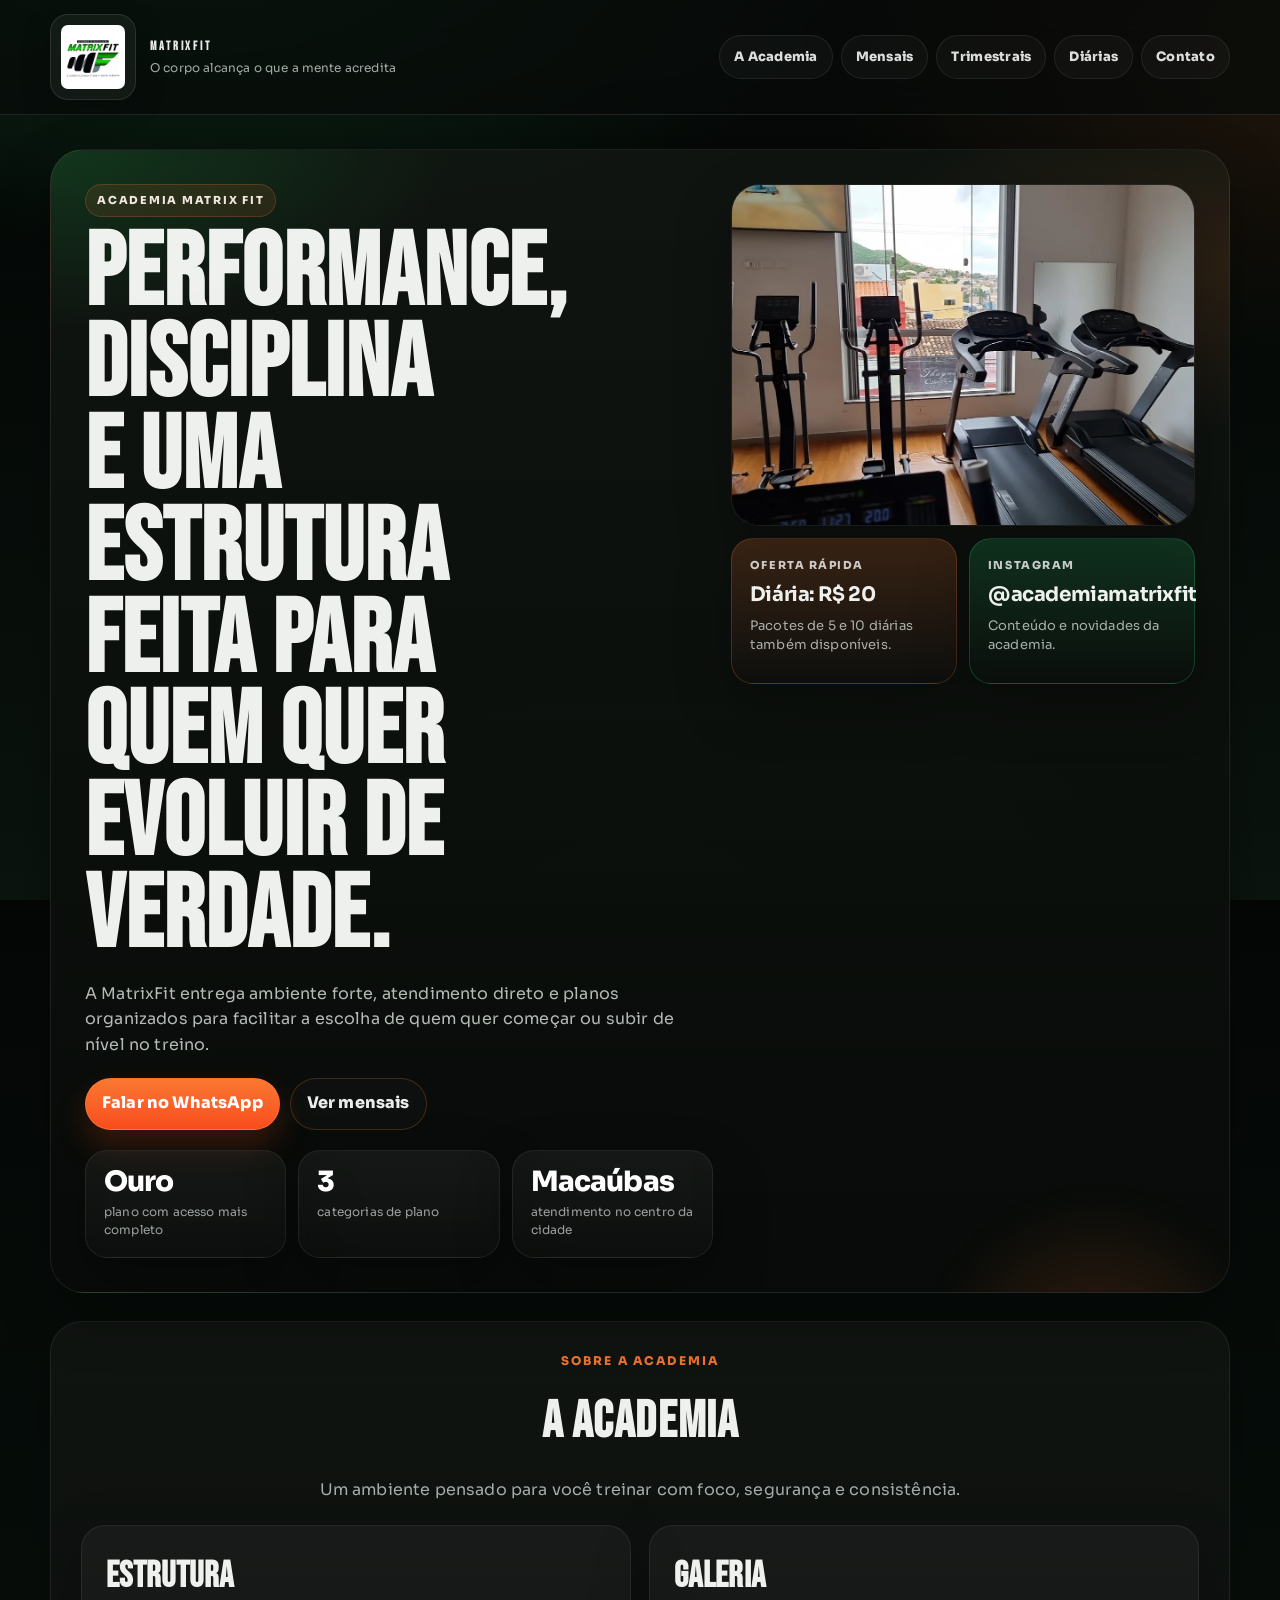
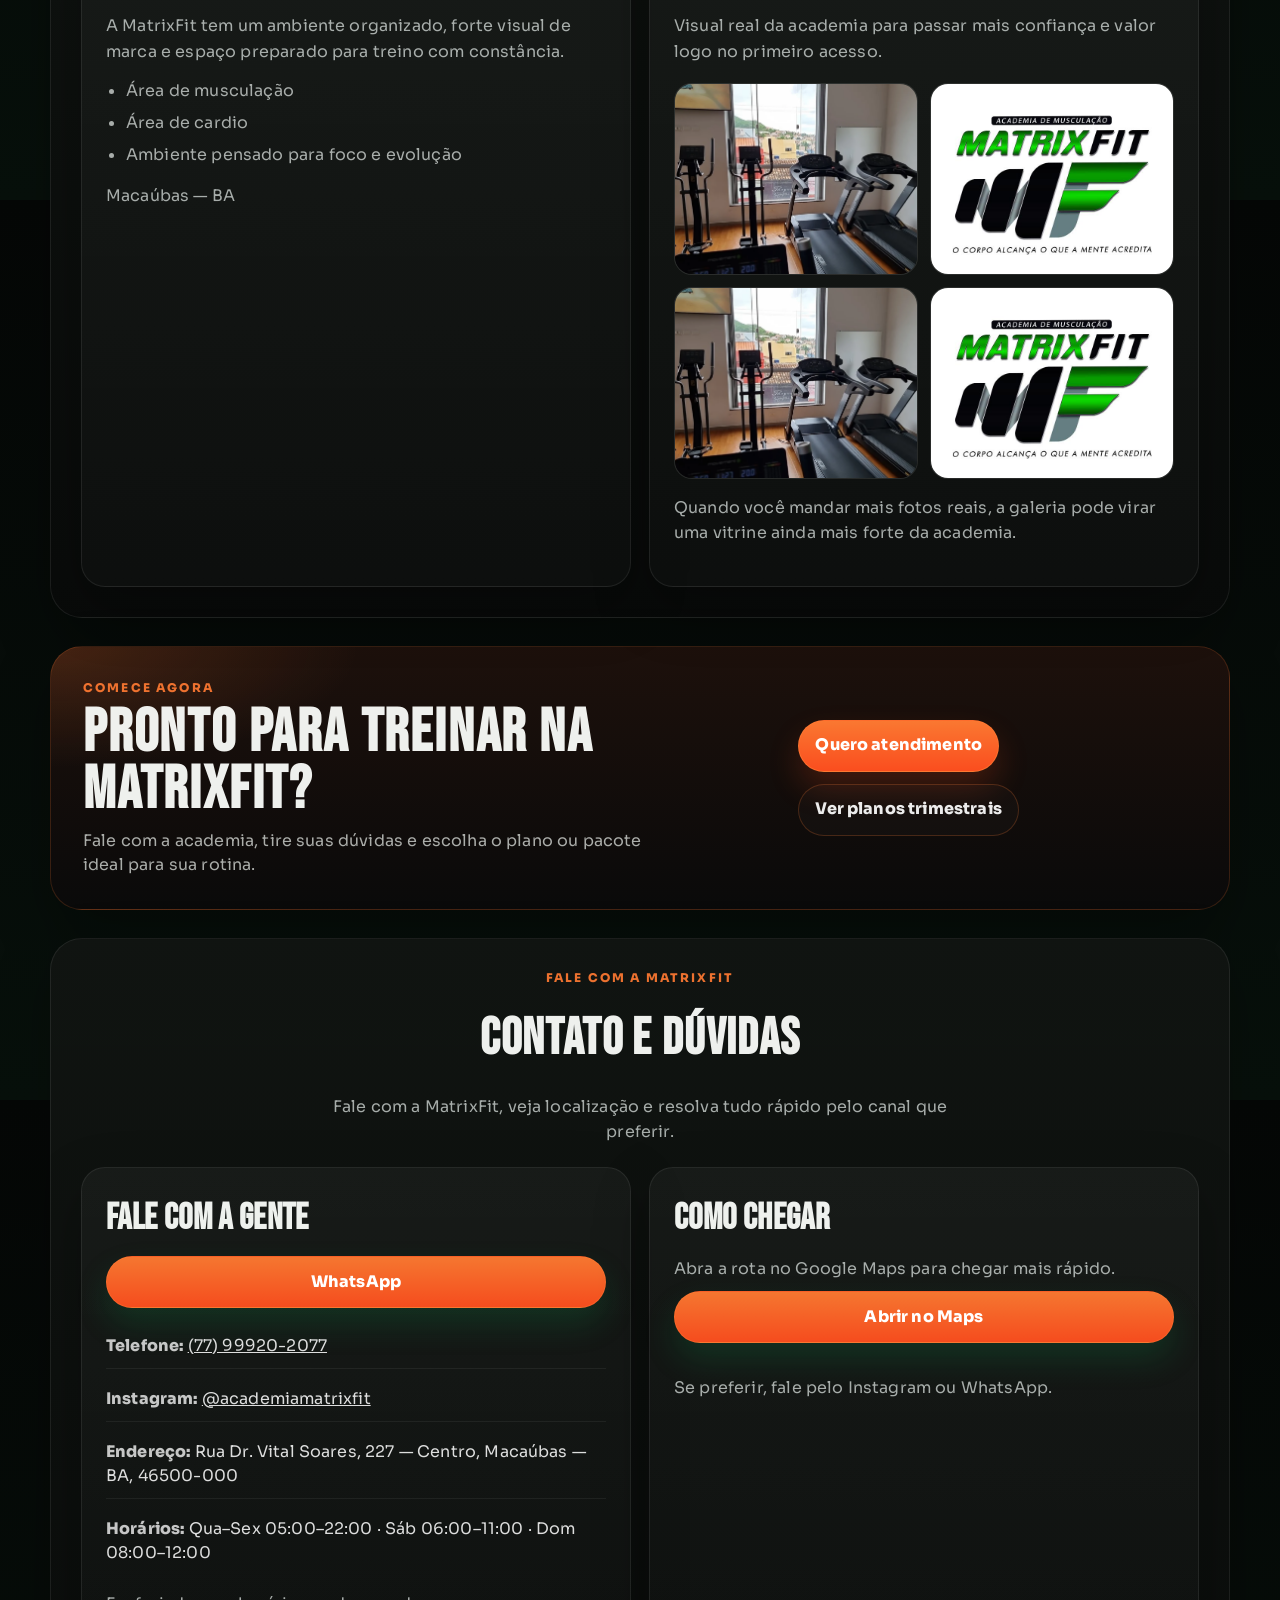
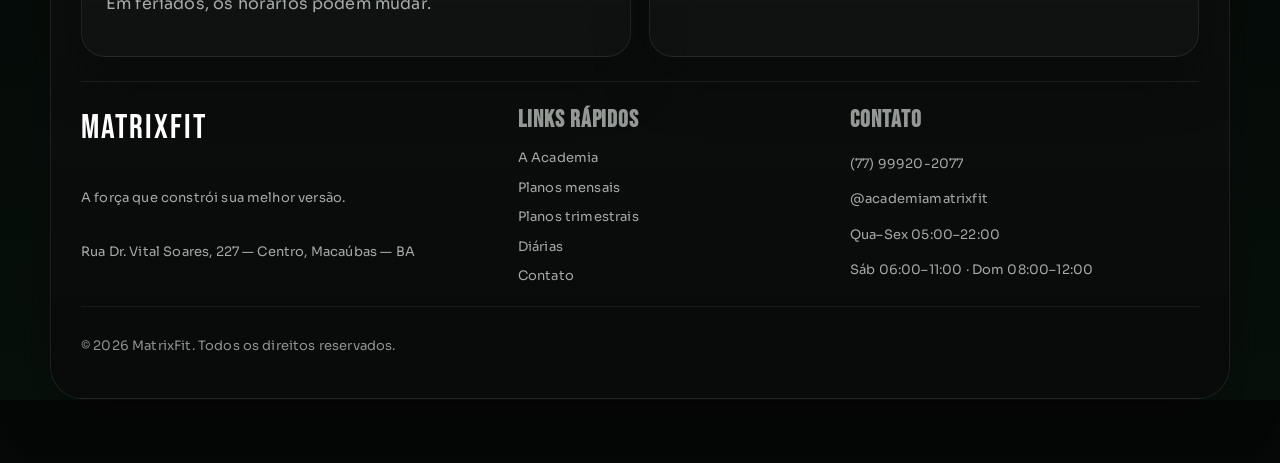
==== index.html @ 9e1bee2e "primeiro commit" ====
<!doctype html>
<html lang="pt-BR">
  <head>
    <meta charset="UTF-8" />
    <meta name="viewport" content="width=device-width, initial-scale=1" />
    <meta name="theme-color" content="#0b0f0d" />
    <title>MatrixFit — Academia de Musculação</title>
    <meta
      name="description"
      content="MatrixFit — academia de musculação. Conheça a academia, veja planos e diárias, e fale com a gente."
    />

    <link rel="stylesheet" href="./styles.css" />
    <link rel="preload" href="./assets/imagens/logo-academia.png" as="image" />
    <script defer src="./script.js"></script>
  </head>
  <body class="page-home">
    <a class="skip-link" href="#conteudo">Pular para o conteúdo</a>

    <header class="topbar" role="banner">
      <div class="container topbar__inner">
        <div class="brand" aria-label="MatrixFit">
          <img
            class="brand__logo"
            src="./assets/imagens/logo-academia.png"
            data-fallback="./assets/logo-placeholder.svg"
            alt="Logo MatrixFit"
            width="180"
            height="90"
            loading="eager"
            decoding="async"
          />
          <div class="brand__text">
            <p class="brand__name">MATRIXFIT</p>
            <p class="brand__tagline">O corpo alcança o que a mente acredita</p>
          </div>
        </div>

        <nav class="tabs" aria-label="Navegação">
          <a class="tab" href="#painel-academia">A Academia</a>
          <a class="tab" href="./planos.html">Mensais</a>
          <a class="tab" href="./trimestrais.html">Trimestrais</a>
          <a class="tab" href="./diarias.html">Diárias</a>
          <a class="tab" href="#painel-contato">Contato</a>
        </nav>
      </div>
    </header>

    <main id="conteudo" class="main" role="main">
      <div class="container">
        <section class="showcase" aria-label="Apresentação da MatrixFit">
          <div class="showcase__copy">
            <p class="eyebrow">Academia Matrix Fit</p>
            <h1 class="showcase__title">Performance, disciplina e uma estrutura feita para quem quer evoluir de verdade.</h1>
            <p class="showcase__text">
              A MatrixFit entrega ambiente forte, atendimento direto e planos organizados para facilitar a escolha de quem quer começar ou subir de nível no treino.
            </p>

            <div class="showcase__actions">
              <a class="btn btn--primary" href="#painel-contato">Falar no WhatsApp</a>
              <a class="btn btn--ghost" href="./planos.html">Ver mensais</a>
            </div>

            <div class="showcase__stats" aria-label="Resumo rápido">
              <div class="stat">
                <span class="stat__value">Ouro</span>
                <span class="stat__label">plano com acesso mais completo</span>
              </div>
              <div class="stat">
                <span class="stat__value">3</span>
                <span class="stat__label">categorias de plano</span>
              </div>
              <div class="stat">
                <span class="stat__value">Macaúbas</span>
                <span class="stat__label">atendimento no centro da cidade</span>
              </div>
            </div>
          </div>

          <aside class="showcase__panel" aria-label="Resumo da academia">
            <figure class="showcase__visual">
              <img src="./assets/imagens/unnamed.png" data-fallback="./assets/image-placeholder.svg" alt="Interior da MatrixFit" loading="lazy" decoding="async" />
            </figure>

            <div class="showcase__card showcase__card--main">
              <p class="showcase__card-kicker">Oferta rápida</p>
              <strong>Diária: R$ 20</strong>
              <span>Pacotes de 5 e 10 diárias também disponíveis.</span>
            </div>

            <div class="showcase__card showcase__card--accent">
              <p class="showcase__card-kicker">Instagram</p>
              <strong>@academiamatrixfit</strong>
              <span>Conteúdo e novidades da academia.</span>
            </div>
          </aside>
        </section>

        <!-- ACADEMIA -->
        <section
          class="panel"
          id="painel-academia"
          role="tabpanel"
          aria-labelledby="tab-academia"
          tabindex="-1"
          data-panel="academia"
        >
          <div class="panel__header">
            <p class="section-kicker">Sobre a academia</p>
            <h2 class="panel__title">A Academia</h2>
            <p class="panel__desc">
              Um ambiente pensado para você treinar com foco, segurança e consistência.
            </p>
          </div>

          <div class="grid grid--2">
            <article class="card">
              <h3 class="card__title">Estrutura</h3>
              <p class="card__text">
                A MatrixFit tem um ambiente organizado, forte visual de marca e espaço preparado para treino com constância.
              </p>
              <ul class="list">
                <li>Área de musculação</li>
                <li>Área de cardio</li>
                <li>Ambiente pensado para foco e evolução</li>
              </ul>
              <p class="muted">Macaúbas — BA</p>
            </article>

            <article class="card">
              <h3 class="card__title">Galeria</h3>
              <p class="card__text">
                Visual real da academia para passar mais confiança e valor logo no primeiro acesso.
              </p>
              <div class="gallery" aria-label="Fotos da academia">
                <figure class="gallery__item">
                  <img src="./assets/imagens/unnamed.png" data-fallback="./assets/image-placeholder.svg" alt="Área de musculação" loading="lazy" decoding="async" />
                </figure>
                <figure class="gallery__item">
                  <img src="./assets/imagens/logo-academia.png" data-fallback="./assets/image-placeholder.svg" alt="Identidade visual da MatrixFit" loading="lazy" decoding="async" />
                </figure>
                <figure class="gallery__item">
                  <img src="./assets/imagens/unnamed.png" data-fallback="./assets/image-placeholder.svg" alt="Espaço interno da academia" loading="lazy" decoding="async" />
                </figure>
                <figure class="gallery__item">
                  <img src="./assets/imagens/logo-academia.png" data-fallback="./assets/image-placeholder.svg" alt="Marca MatrixFit" loading="lazy" decoding="async" />
                </figure>
              </div>
              <p class="muted">Quando você mandar mais fotos reais, a galeria pode virar uma vitrine ainda mais forte da academia.</p>
            </article>
          </div>
        </section>

        <section class="cta-band" aria-label="Chamada para ação MatrixFit">
          <div class="cta-band__copy">
            <p class="section-kicker">Comece agora</p>
            <h2 class="cta-band__title">Pronto para treinar na MatrixFit?</h2>
            <p class="cta-band__text">Fale com a academia, tire suas dúvidas e escolha o plano ou pacote ideal para sua rotina.</p>
          </div>
          <div class="cta-band__actions">
            <a class="btn btn--primary" href="#painel-contato">Quero atendimento</a>
            <a class="btn btn--ghost" href="./trimestrais.html">Ver planos trimestrais</a>
          </div>
        </section>

        <!-- CONTATO -->
        <section
          class="panel"
          id="painel-contato"
          role="tabpanel"
          aria-labelledby="tab-contato"
          tabindex="-1"
          data-panel="contato"
        >
          <div class="panel__header">
            <p class="section-kicker">Fale com a MatrixFit</p>
            <h2 class="panel__title">Contato e Dúvidas</h2>
            <p class="panel__desc">Fale com a MatrixFit, veja localização e resolva tudo rápido pelo canal que preferir.</p>
          </div>

          <div class="grid grid--2">
            <article class="card">
              <h3 class="card__title">Fale com a gente</h3>
              <div class="contact">
                <a class="contact__cta" href="https://wa.me/5577999202077?text=Oi%20MatrixFit!%20Quero%20tirar%20uma%20d%C3%BAvida%20e%20saber%20mais%20sobre%20os%20planos." target="_blank" rel="noreferrer">
                  WhatsApp
                </a>
                <div class="contact__items">
                  <p><span class="label">Telefone:</span> <a href="tel:+5577999202077">(77) 99920-2077</a></p>
                  <p><span class="label">Instagram:</span> <a href="https://www.instagram.com/academiamatrixfit/" target="_blank" rel="noreferrer">@academiamatrixfit</a></p>
                  <p><span class="label">Endereço:</span> Rua Dr. Vital Soares, 227 — Centro, Macaúbas — BA, 46500-000</p>
                  <p>
                    <span class="label">Horários:</span>
                    Qua–Sex 05:00–22:00 · Sáb 06:00–11:00 · Dom 08:00–12:00
                  </p>
                </div>
              </div>
              <p class="muted">Em feriados, os horários podem mudar.</p>
            </article>

            <article class="card">
              <h3 class="card__title">Como chegar</h3>
              <p class="card__text">Abra a rota no Google Maps para chegar mais rápido.</p>
              <div class="contact">
                <a
                  class="contact__cta"
                  href="https://www.google.com/maps/search/?api=1&query=Rua%20Dr.%20Vital%20Soares%2C%20227%20-%20Centro%2C%20Maca%C3%BAbas%20-%20BA%2C%2046500-000"
                  target="_blank"
                  rel="noreferrer"
                >
                  Abrir no Maps
                </a>
                <p class="muted">Se preferir, fale pelo Instagram ou WhatsApp.</p>
              </div>
            </article>
          </div>

          <footer class="footer footer--site" role="contentinfo">
            <div class="footer__grid">
              <div class="footer__column">
                <p class="footer__brand">MATRIXFIT</p>
                <p class="footer__text">A força que constrói sua melhor versão.</p>
                <p class="footer__text">Rua Dr. Vital Soares, 227 — Centro, Macaúbas — BA</p>
              </div>

              <div class="footer__column">
                <h3 class="footer__title">Links rápidos</h3>
                <a href="#painel-academia">A Academia</a>
                <a href="./planos.html">Planos mensais</a>
                <a href="./trimestrais.html">Planos trimestrais</a>
                <a href="./diarias.html">Diárias</a>
                <a href="#painel-contato">Contato</a>
              </div>

              <div class="footer__column">
                <h3 class="footer__title">Contato</h3>
                <a href="tel:+5577999202077">(77) 99920-2077</a>
                <a href="https://www.instagram.com/academiamatrixfit/" target="_blank" rel="noreferrer">@academiamatrixfit</a>
                <p class="footer__text">Qua–Sex 05:00–22:00</p>
                <p class="footer__text">Sáb 06:00–11:00 · Dom 08:00–12:00</p>
              </div>
            </div>

            <div class="footer__bottom">
              <p>© <span id="ano"></span> MatrixFit. Todos os direitos reservados.</p>
            </div>
          </footer>
        </section>
      </div>
    </main>

    <noscript>
      <div class="noscript container">
        <p>Seu navegador está com JavaScript desativado. As seções aparecem todas abaixo, sem o modo “abas”.</p>
      </div>
    </noscript>
  </body>
</html>
---- styles.css ----
@import url("https://fonts.googleapis.com/css2?family=Bebas+Neue&family=Sora:wght@400;600;700;800&display=swap");

:root{
  --bg: #07100b;
  --surface: rgba(255,255,255,.06);
  --surface-2: rgba(255,255,255,.10);
  --text: rgba(248,250,247,.96);
  --muted: rgba(226,232,229,.72);
  --line: rgba(255,255,255,.10);
  --line-strong: rgba(24,211,110,.28);
  --green: #25df76;
  --green-2: #109a50;
  --orange: #ff7a32;
  --orange-2: #ff4f1f;
  --green-soft: rgba(37,223,118,.12);
  --black: #07100b;
  --white: #ffffff;

  --radius: 26px;
  --radius-sm: 16px;

  --shadow: 0 26px 80px rgba(0,0,0,.42);

  --container: 1180px;
  --focus: 0 0 0 3px rgba(37, 223, 118, .28);
}

*{ box-sizing:border-box; }
html{ scroll-behavior:smooth; }
html,body{ height:100%; }
body{
  margin:0;
  position:relative;
  isolation:isolate;
  color:var(--text);
  background: linear-gradient(180deg, #050706 0%, #07100b 100%);
  font-family: "Sora", ui-sans-serif, system-ui, -apple-system, BlinkMacSystemFont, "Segoe UI", sans-serif;
  line-height:1.5;
  letter-spacing: .01em;
}

h1,h2,h3,
.brand__name,
.showcase__title,
.panel__title,
.pricing-page__title,
.poster-section__title{
  font-family: "Bebas Neue", "Arial Narrow", sans-serif;
}

body::before{
  content:"";
  position:fixed;
  inset:0;
  z-index:-2;
  pointer-events:none;
  background:
    radial-gradient(1100px 560px at 16% -8%, rgba(37,223,118,.16), transparent 60%),
    radial-gradient(900px 520px at 104% 8%, rgba(255,122,50,.10), transparent 56%),
    radial-gradient(900px 420px at 50% 102%, rgba(37,223,118,.08), transparent 62%),
    linear-gradient(180deg, rgba(255,255,255,.015), rgba(255,255,255,0) 24%, rgba(255,255,255,.02) 100%);
}

body::after{
  content:"";
  position:fixed;
  inset:0;
  z-index:-1;
  pointer-events:none;
  background-image:
    linear-gradient(rgba(255,255,255,.02) 1px, transparent 1px),
    linear-gradient(90deg, rgba(255,255,255,.02) 1px, transparent 1px);
  background-size: 120px 120px;
  opacity:.15;
  mask-image: linear-gradient(180deg, rgba(0,0,0,.55), rgba(0,0,0,.1) 70%, rgba(0,0,0,.55));
}

img{ max-width:100%; height:auto; display:block; }
a{ color:inherit; }

.container{
  width: min(100% - 32px, var(--container));
  margin-inline:auto;
}

.skip-link{
  position:absolute;
  left:-999px;
  top:8px;
  padding:10px 12px;
  border-radius:12px;
  background:var(--white);
  color:var(--black);
  z-index:999;
}
.skip-link:focus{ left:16px; outline:none; box-shadow:var(--focus); }

.topbar{
  position:sticky;
  top:0;
  z-index:50;
  backdrop-filter: blur(18px);
  background: rgba(7, 16, 11, .78);
  border-bottom:1px solid rgba(255,255,255,.08);
}
.topbar__inner{
  display:flex;
  align-items:center;
  justify-content:space-between;
  gap:18px;
  padding: 14px 0;
}

.brand{
  display:flex;
  align-items:center;
  gap:14px;
  min-width: 0;
}
.brand__logo{
  width:86px;
  height:auto;
  border-radius: 18px;
  background: rgba(255,255,255,.05);
  border:1px solid rgba(255,255,255,.10);
  padding:10px;
  box-shadow: 0 10px 30px rgba(0,0,0,.22);
}
.brand__text{ display:flex; flex-direction:column; gap:3px; }
.brand__name{
  margin:0;
  letter-spacing:.24em;
  font-weight:900;
  font-size: 12px;
  color: rgba(255,255,255,.90);
}
.brand__tagline{ margin:0; font-size: 12px; color: var(--muted); }

.tabs{
  display:flex;
  gap:8px;
  flex-wrap:wrap;
  justify-content:flex-end;
}
.tab{
  display:inline-flex;
  align-items:center;
  justify-content:center;
  text-decoration:none;
  appearance:none;
  border:1px solid rgba(255,255,255,.08);
  background: rgba(255,255,255,.03);
  color: rgba(255,255,255,.86);
  border-radius: 999px;
  padding: 11px 14px;
  font-weight:800;
  font-size: 13px;
  letter-spacing:.02em;
  cursor:pointer;
  transition: transform .18s ease, background .2s ease, border-color .2s ease, color .2s ease;
}
.tab:hover{ transform: translateY(-1px); border-color: rgba(37,223,118,.36); color: #fff; }
.tab:focus{ outline:none; box-shadow:var(--focus); }

.main{ padding: 26px 0 46px; }

.showcase{
  display:grid;
  grid-template-columns: 1.15fr .85fr;
  gap: 18px;
  padding: 30px;
  border-radius: calc(var(--radius) + 8px);
  border: 1px solid rgba(255,255,255,.10);
  background:
    radial-gradient(900px 340px at 12% 0%, rgba(37,223,118,.14), transparent 58%),
    radial-gradient(680px 320px at 82% 12%, rgba(255,122,50,.12), transparent 64%),
    linear-gradient(180deg, rgba(255,255,255,.06), rgba(255,255,255,.03));
  box-shadow: var(--shadow);
  overflow:hidden;
  position:relative;
}
.showcase::after{
  content:"";
  position:absolute;
  inset:auto -20% -45% auto;
  width:360px;
  height:360px;
  border-radius:50%;
  background: radial-gradient(circle, rgba(37,223,118,.22), transparent 68%);
  filter: blur(10px);
  pointer-events:none;
}
.showcase__copy,
.showcase__panel{ position:relative; z-index:1; }
.eyebrow{
  margin:0 0 12px;
  display:inline-flex;
  align-items:center;
  gap:8px;
  padding: 7px 11px;
  border-radius: 999px;
  background: rgba(0,0,0,.22);
  border:1px solid rgba(255,255,255,.10);
  color: rgba(255,255,255,.88);
  letter-spacing:.16em;
  text-transform:uppercase;
  font-weight:800;
  font-size: 11px;
}
.showcase__title{
  margin:0;
  max-width: 11ch;
  font-size: clamp(38px, 5.6vw, 68px);
  line-height: .94;
  letter-spacing: -.06em;
}
.showcase__text{
  margin: 16px 0 0;
  max-width: 54ch;
  color: var(--muted);
  font-size: 16px;
}
.showcase__actions{
  display:flex;
  flex-wrap:wrap;
  gap:10px;
  margin-top: 20px;
}
.showcase__stats{
  display:grid;
  grid-template-columns: repeat(3, minmax(0, 1fr));
  gap: 10px;
  margin-top: 20px;
}
.stat{
  padding: 14px 16px;
  border-radius: 18px;
  background: rgba(0,0,0,.18);
  border: 1px solid rgba(255,255,255,.08);
}
.stat__value{ display:block; font-size: 22px; font-weight: 900; letter-spacing: -.03em; }
.stat__label{ display:block; margin-top: 2px; color: var(--muted); font-size: 12px; }

.showcase__panel{
  display:grid;
  grid-template-columns: repeat(2, minmax(0, 1fr));
  gap: 10px;
  align-content:start;
}
.showcase__visual{
  grid-column: 1 / -1;
  margin:0;
  border-radius: 24px;
  overflow:hidden;
  border: 1px solid rgba(255,255,255,.10);
  background: rgba(0,0,0,.18);
  box-shadow: 0 18px 50px rgba(0,0,0,.28);
}
.showcase__visual img{
  width:100%;
  height: 290px;
  object-fit:cover;
}
.showcase__card{
  padding: 18px;
  border-radius: 22px;
  border: 1px solid rgba(255,255,255,.10);
  background: rgba(0,0,0,.16);
  display:flex;
  flex-direction:column;
  gap:6px;
  min-height: 130px;
}
.showcase__card strong{ font-size: 20px; letter-spacing: -.02em; }
.showcase__card span{ color: var(--muted); font-size: 13px; }
.showcase__card-kicker{
  margin:0;
  color: rgba(255,255,255,.76);
  font-size: 11px;
  font-weight: 900;
  letter-spacing:.14em;
  text-transform: uppercase;
}
.showcase__card--main{
  background: linear-gradient(180deg, rgba(37,223,118,.16), rgba(0,0,0,.16));
  border-color: rgba(37,223,118,.24);
}
.showcase__card--accent{
  background: linear-gradient(180deg, rgba(255,255,255,.07), rgba(0,0,0,.16));
}
.showcase--plans{
  grid-template-columns: 1fr;
}
.showcase--plans .showcase__copy{
  max-width: 760px;
}
.showcase--plans .showcase__title{
  max-width: 14ch;
}
.showcase--plans .showcase__actions{ margin-top: 24px; }

.page-home .showcase,
.page-home .panel,
.page-home .card,
.page-home .offer,
.page-home .note,
.page-home .stat,
.page-home .showcase__visual,
.page-home .showcase__card{
  background: transparent;
  border: 0;
  box-shadow: none;
}
.page-home .showcase{
  padding: 20px 0 10px;
  overflow:visible;
}
.page-home .showcase::after{ display:none; }
.page-home .showcase__panel{
  display:flex;
  flex-direction:column;
  gap: 16px;
}
.page-home .showcase__visual{
  border-radius: 18px;
  overflow:hidden;
}
.page-home .showcase__visual img{
  height: auto;
  max-height: 320px;
  object-fit: cover;
}
.page-home .showcase__card{
  display:none;
}
.page-home .showcase__stats{
  display:none;
}
.page-home .panel{
  margin-top: 44px;
  padding: 34px 0 0;
  border: 0;
  border-top: 1px solid rgba(255,255,255,.08);
  border-radius: 0;
  background: transparent;
  box-shadow: none;
}
.page-home .panel__header{
  margin-bottom: 18px;
  align-items:flex-start;
}
.page-home .grid{
  gap: 22px;
}
.page-home .card,
.page-home .offer,
.page-home .note{
  padding: 18px 0 0;
  border: 0;
  border-top: 1px solid rgba(255,255,255,.08);
  background: transparent;
  box-shadow: none;
}
.page-home .card__title,
.page-home .offer__title,
.page-home .note__title,
.page-home .panel__title{
  margin-bottom: 10px;
  font-size: clamp(24px, 2.4vw, 34px);
  letter-spacing: -.05em;
}
.page-home .panel__desc,
.page-home .card__text,
.page-home .offer__hint,
.page-home .note__text,
.page-home .muted{
  max-width: 58ch;
  color: rgba(226,232,229,.76);
}
.page-home .eyebrow{
  background: rgba(255,122,50,.10);
  border-color: rgba(255,122,50,.22);
  color: rgba(255,241,235,.94);
}
.page-home .showcase__title,
.page-home .panel__title{
  text-wrap: balance;
}
.page-home .showcase__text,
.page-home .panel__desc,
.page-home .card__text,
.page-home .offer__hint,
.page-home .note__text,
.page-home .muted{
  color: rgba(226,232,229,.66);
  line-height: 1.6;
}
.page-home .gallery__item{
  margin: 0;
  border: 0;
  background: transparent;
  border-radius: 0;
  overflow: visible;
}
.page-home .gallery__item img{
  height: auto;
}
.page-home .list{
  margin-top: 14px;
  padding-left: 20px;
}
.page-home .list li{
  margin-bottom: 8px;
}
.page-home .offer{
  padding-top: 6px;
}
.page-home .offer__price{
  font-size: clamp(28px, 3.8vw, 42px);
}
.page-home .offer--featured{
  border-top-color: rgba(255,122,50,.32);
  padding-left: 0;
}
.page-home .note{
  padding-top: 6px;
  margin-top: 20px;
}
.page-home .contact{
  gap: 14px;
}
.page-home .contact__cta{
  background: linear-gradient(180deg, rgba(255,122,50,.96), rgba(255,79,31,.96));
  border-color: rgba(255,122,50,.40);
  color: #fff;
}
.page-home .contact__items p{
  padding-bottom: 8px;
  border-bottom: 1px solid rgba(255,255,255,.06);
}
.page-home .contact__items p:last-child{ border-bottom: 0; }
.page-home .btn--primary{
  color: #fff;
  border-color: rgba(255,122,50,.70);
  background: linear-gradient(180deg, rgba(255,122,50,.98), rgba(255,79,31,.98));
  box-shadow: 0 16px 32px rgba(255,79,31,.20);
}
.page-home .btn--ghost{
  border-color: rgba(255,122,50,.22);
  background: rgba(255,255,255,.02);
}
.page-home .tab:hover{
  border-color: rgba(255,122,50,.36);
}
.page-home .gallery__item,
.page-home .contact__cta,
.page-home .btn--primary,
.page-home .btn--ghost,
.page-home .pill{
  border-width: 1px;
}

.btn{
  appearance:none;
  border-radius: 16px;
  padding: 12px 16px;
  font-weight: 900;
  border:1px solid rgba(255,255,255,.10);
  cursor:pointer;
  transition: transform .18s ease, background .2s ease, border-color .2s ease, box-shadow .2s ease;
}
.btn:hover{ transform: translateY(-1px); }
.btn:focus{ outline:none; box-shadow: var(--focus); }
.btn--primary{
  color: var(--black);
  border-color: rgba(37,223,118,.75);
  background: linear-gradient(180deg, var(--green), var(--green-2));
  box-shadow: 0 16px 32px rgba(16,154,80,.22);
}
.btn--ghost{
  background: rgba(255,255,255,.04);
  color: rgba(255,255,255,.92);
}
.btn--primary,
.btn--ghost{
  text-decoration:none;
}

.panel{
  margin-top: 18px;
  padding: 24px;
  border:1px solid rgba(255,255,255,.10);
  border-radius: calc(var(--radius) + 2px);
  background:
    linear-gradient(180deg, rgba(255,255,255,.06), rgba(255,255,255,.03));
  box-shadow: 0 18px 50px rgba(0,0,0,.28);
  scroll-margin-top: 96px;
}
.panel__header{ display:flex; flex-direction:column; gap:6px; margin-bottom: 16px; }
.panel__title{ margin:0; font-size: 24px; letter-spacing: -.03em; }
.panel__desc{ margin:0; color: var(--muted); }

.eyebrow--warm{
  background: rgba(255,122,50,.12);
  border-color: rgba(255,122,50,.22);
}

.pricing-switch{
  display:flex;
  gap:10px;
  margin: 18px 0 14px;
  flex-wrap:wrap;
  width: fit-content;
  padding: 6px;
  border-radius: 999px;
  border: 1px solid rgba(255,255,255,.08);
  background: rgba(255,255,255,.03);
}
.pricing-switch__btn{
  appearance:none;
  border:none;
  padding: 13px 18px;
  border-radius: 999px;
  background: transparent;
  color: rgba(255,255,255,.82);
  font-weight: 900;
  letter-spacing: .06em;
  cursor:pointer;
  text-transform: uppercase;
  font-size: 12px;
  transition: transform .18s ease, background .2s ease, border-color .2s ease, color .2s ease, box-shadow .2s ease;
}
.pricing-switch__btn:hover{ transform: translateY(-1px); color:#fff; }
.pricing-switch__btn.is-active{
  color: #fff;
  border-color: rgba(255,122,50,.45);
  background: linear-gradient(180deg, rgba(255,122,50,.95), rgba(255,79,31,.95));
  box-shadow: 0 14px 28px rgba(255,79,31,.16);
}

.pricing-intro{
  margin: 0 0 18px;
  color: var(--muted);
  max-width: 72ch;
}

.pricing-mode{ margin-top: 6px; }
.pricing-stack{
  display:grid;
  gap: 14px;
}

.grid{ display:grid; gap: 14px; }
.grid--2{ grid-template-columns: repeat(2, minmax(0, 1fr)); }
.grid--3{ grid-template-columns: repeat(3, minmax(0, 1fr)); }

.card{
  padding: 18px;
  border-radius: 22px;
  border:1px solid rgba(255,255,255,.09);
  background: rgba(255,255,255,.04);
  box-shadow: inset 0 1px 0 rgba(255,255,255,.03);
}
.card__title{ margin:0; font-size: 17px; letter-spacing:-.02em; }
.card__text{ margin: 10px 0 0; color: rgba(255,255,255,.83); }

.list{ margin: 12px 0 0; padding-left: 18px; color: var(--muted); }
.muted{ color: var(--muted); }
.code{
  font-family: ui-monospace, SFMono-Regular, Menlo, Consolas, "Liberation Mono", monospace;
  font-size: .95em;
  color: rgba(255,255,255,.86);
}

.gallery{
  display:grid;
  grid-template-columns: repeat(2, minmax(0, 1fr));
  gap: 10px;
  margin-top: 12px;
}
.gallery__item{
  margin:0;
  border-radius: 18px;
  overflow:hidden;
  border:1px solid rgba(255,255,255,.10);
  background: rgba(255,255,255,.03);
}
.gallery__item img{ width:100%; height: 190px; object-fit: cover; transition: transform .35s ease; }
.gallery__item:hover img{ transform: scale(1.03); }

.pricing-card{
  position:relative;
  display:flex;
  flex-direction:column;
  gap: 16px;
  padding: 20px;
  border-radius: 26px;
  border: 1px solid rgba(255,255,255,.08);
  background:
    linear-gradient(180deg, rgba(255,255,255,.05), rgba(255,255,255,.025));
  box-shadow: 0 18px 44px rgba(0,0,0,.22);
  overflow:hidden;
}
.pricing-card--featured{
  border-color: rgba(255,122,50,.35);
  background:
    radial-gradient(420px 220px at 50% 0%, rgba(255,122,50,.18), transparent 65%),
    linear-gradient(180deg, rgba(255,255,255,.06), rgba(255,255,255,.03));
  transform: translateY(-6px);
  box-shadow: 0 24px 60px rgba(255,122,50,.10), 0 20px 50px rgba(0,0,0,.30);
}
.pricing-card--cyan{
  border-color: rgba(52, 211, 235, .24);
  background:
    radial-gradient(420px 220px at 50% 0%, rgba(52, 211, 235, .14), transparent 65%),
    linear-gradient(180deg, rgba(255,255,255,.05), rgba(255,255,255,.025));
}
.pricing-card--purple{
  border-color: rgba(196, 99, 255, .24);
  background:
    radial-gradient(420px 220px at 50% 0%, rgba(196, 99, 255, .14), transparent 65%),
    linear-gradient(180deg, rgba(255,255,255,.05), rgba(255,255,255,.025));
}
.pricing-card--gold{
  border-color: rgba(255, 182, 54, .24);
  background:
    radial-gradient(420px 220px at 50% 0%, rgba(255, 182, 54, .14), transparent 65%),
    linear-gradient(180deg, rgba(255,255,255,.05), rgba(255,255,255,.025));
}
.pricing-page{
  max-width: 1180px;
  margin: 0 auto;
  padding-top: 12px;
}
.pricing-page__head{
  text-align:center;
  margin: 0 auto 24px;
  max-width: 760px;
}
.pricing-page__title{
  margin: 10px 0 0;
  font-size: clamp(34px, 4.2vw, 58px);
  line-height: .92;
  letter-spacing: -.06em;
}
.pricing-page__text{
  margin: 12px auto 0;
  max-width: 46ch;
  color: var(--muted);
}
.plans-poster{
  background:
    radial-gradient(1000px 500px at 50% -10%, rgba(42, 255, 108, .16), transparent 55%),
    radial-gradient(900px 420px at 0% 80%, rgba(42, 255, 108, .10), transparent 58%),
    linear-gradient(135deg, #050805 0%, #0a0f0b 42%, #050705 100%);
}
.plans-poster::before{
  content:"";
  position:fixed;
  inset:0;
  pointer-events:none;
  background:
    linear-gradient(135deg, transparent 0 44%, rgba(34, 255, 90, .30) 44%, rgba(34, 255, 90, .08) 47%, transparent 47% 100%),
    linear-gradient(135deg, transparent 0 64%, rgba(34, 255, 90, .16) 64%, transparent 66% 100%),
    repeating-linear-gradient(135deg, rgba(72, 255, 122, .05) 0 2px, transparent 2px 16px);
  opacity:.9;
  mix-blend-mode:screen;
}
.plans-poster .topbar{
  background: rgba(3, 6, 4, .82);
  border-bottom: 1px solid rgba(255,255,255,.06);
  backdrop-filter: blur(14px);
}
.plans-poster .footer{
  display:none;
}
.plans-poster .main{
  padding-bottom: 28px;
}
.plans-poster .container{
  max-width: 980px;
}
.pricing-page--poster{
  position:relative;
  padding-top: 10px;
}
.pricing-page__head--poster{
  margin-bottom: 14px;
}
.pricing-page__title--poster{
  margin-top: 4px;
  color: #f5edcd;
  text-transform: uppercase;
  letter-spacing: .08em;
  text-shadow:
    0 3px 0 rgba(0,0,0,.85),
    0 0 16px rgba(255, 217, 86, .16);
}
.poster-table{
  position:relative;
  display:grid;
  gap: 28px;
}
.poster-section{
  position:relative;
  overflow:visible;
  padding: 0;
  border: 0;
  background: transparent;
  box-shadow: none;
}
.poster-section::before{
  content:"";
  position:absolute;
  inset:auto 0 0 0;
  height: 1px;
  pointer-events:none;
  background: linear-gradient(90deg, transparent, rgba(255,255,255,.14), transparent);
}
.poster-section::after{
  display:none;
}
.poster-section__head{
  position:relative;
  z-index:1;
  display:flex;
  justify-content:center;
  margin-bottom: 16px;
}
.poster-section__title{
  margin:0;
  font-size: clamp(28px, 4vw, 52px);
  line-height: .9;
  letter-spacing: .04em;
  text-transform: uppercase;
  text-align:center;
  padding: 12px 22px 10px;
  border-radius: 18px;
  border: 1px solid rgba(255,255,255,.12);
  background: linear-gradient(180deg, rgba(18,22,18,.94), rgba(7,10,7,.98));
  box-shadow: 0 16px 36px rgba(0,0,0,.28);
  text-shadow:
    0 3px 0 rgba(0,0,0,.85),
    0 0 10px rgba(255,255,255,.18);
}
.poster-section--ouro .poster-section__title{
  color: #f3d26b;
  border-color: rgba(255,193,64,.22);
}
.poster-section--prata .poster-section__title{
  color: #dbdee6;
  border-color: rgba(255,255,255,.16);
}
.poster-section--bronze .poster-section__title{
  color: #d9b09a;
  border-color: rgba(215,135,70,.24);
}
.poster-grid{
  position:relative;
  z-index:1;
  display:grid;
  grid-template-columns: repeat(2, minmax(0, 1fr));
  gap: 18px;
}
.poster-item{
  position:relative;
  overflow:hidden;
  text-align:center;
  padding: 18px 16px 16px;
  border-radius: 20px;
  border: 1px solid rgba(255,255,255,.10);
  background: linear-gradient(180deg, rgba(12,15,12,.96), rgba(5,8,5,.98));
  box-shadow: 0 18px 34px rgba(0,0,0,.28);
}
.poster-item::before{
  content:"";
  position:absolute;
  inset:0;
  pointer-events:none;
  background: radial-gradient(220px 120px at 50% 0%, rgba(255,255,255,.08), transparent 68%);
}
.poster-section--ouro .poster-item{
  border-color: rgba(255,193,64,.24);
}
.poster-section--prata .poster-item{
  border-color: rgba(255,255,255,.14);
}
.poster-section--bronze .poster-item{
  border-color: rgba(215,135,70,.24);
}
.poster-item__label{
  position:relative;
  z-index:1;
  margin:0;
  color: rgba(255,255,255,.96);
  font-size: 14px;
  line-height: 1.15;
  font-weight: 800;
  letter-spacing: .02em;
  text-shadow: 0 2px 0 rgba(0,0,0,.65);
}
.poster-item__price{
  position:relative;
  z-index:1;
  margin: 6px 0 0;
  font-size: clamp(28px, 4vw, 42px);
  line-height: .92;
  letter-spacing: -.05em;
  font-weight: 900;
  color: #fff;
  text-shadow:
    0 2px 0 rgba(0,0,0,.9),
    0 0 12px rgba(255,255,255,.16);
}
.pricing-page .pricing-stack{
  display:grid;
  gap: 18px;
}
.plan-row{
  border-radius: 26px;
  border: 1px solid rgba(255,255,255,.09);
  background: linear-gradient(180deg, rgba(255,255,255,.03), rgba(255,255,255,.018));
  box-shadow: 0 18px 44px rgba(0,0,0,.20);
  padding: 18px;
}
.plan-row--ouro{
  border-color: rgba(255,193,64,.20);
  background:
    radial-gradient(520px 180px at 15% 0%, rgba(255,193,64,.14), transparent 68%),
    linear-gradient(180deg, rgba(255,255,255,.035), rgba(255,255,255,.016));
}
.plan-row--prata{
  border-color: rgba(255,122,50,.22);
  background:
    radial-gradient(520px 180px at 15% 0%, rgba(255,122,50,.14), transparent 68%),
    linear-gradient(180deg, rgba(255,255,255,.035), rgba(255,255,255,.016));
}
.plan-row--bronze{
  border-color: rgba(215,135,70,.20);
  background:
    radial-gradient(520px 180px at 15% 0%, rgba(215,135,70,.12), transparent 68%),
    linear-gradient(180deg, rgba(255,255,255,.035), rgba(255,255,255,.016));
}
.plan-row__header{
  display:flex;
  align-items:flex-start;
  justify-content:space-between;
  gap: 14px;
  margin-bottom: 14px;
}
.plan-row__eyebrow{
  margin:0;
  color: rgba(255,255,255,.70);
  font-size: 11px;
  font-weight: 900;
  letter-spacing: .18em;
  text-transform: uppercase;
}
.plan-row__title{
  margin: 6px 0 0;
  font-size: clamp(24px, 2.6vw, 32px);
  line-height: .95;
  letter-spacing: -.04em;
}
.plan-row__text{
  margin: 8px 0 0;
  color: var(--muted);
  max-width: 62ch;
}
.plan-row__pill{
  flex:none;
  display:inline-flex;
  align-items:center;
  justify-content:center;
  padding: 8px 12px;
  border-radius: 999px;
  background: rgba(255,255,255,.06);
  border: 1px solid rgba(255,255,255,.10);
  color: rgba(255,255,255,.86);
  font-size: 11px;
  font-weight: 900;
  letter-spacing: .10em;
  text-transform: uppercase;
}
.plan-row__pill--accent{
  background: rgba(255,122,50,.16);
  border-color: rgba(255,122,50,.28);
}
.pricing-page .plan-variants--row{
  grid-template-columns: repeat(3, minmax(0, 1fr));
}
.pricing-page .plan-row .plan-variant--gold{
  border-color: rgba(255,193,64,.22);
  background:
    radial-gradient(260px 160px at 50% 0%, rgba(255,193,64,.10), transparent 70%),
    rgba(0,0,0,.18);
}
.pricing-page .plan-row .plan-variant--silver{
  border-color: rgba(255,122,50,.20);
  background:
    radial-gradient(260px 160px at 50% 0%, rgba(255,122,50,.10), transparent 70%),
    rgba(0,0,0,.18);
}
.pricing-page .plan-row .plan-variant--bronze{
  border-color: rgba(215,135,70,.20);
  background:
    radial-gradient(260px 160px at 50% 0%, rgba(215,135,70,.10), transparent 70%),
    rgba(0,0,0,.18);
}
.pricing-page .plan-row .plan-variant__price{
  margin: 8px 0 0;
  font-size: clamp(32px, 4vw, 44px);
  line-height: .94;
  letter-spacing: -.06em;
  font-weight: 900;
}
.pricing-page .plan-row .plan-variant__meta{
  margin-top: 10px;
  color: var(--muted);
  font-size: 13px;
}
.pricing-cards{
  display:grid;
  grid-template-columns: repeat(3, minmax(0, 1fr));
  gap: 16px;
  align-items:stretch;
}
.pricing-card--clean{
  gap: 16px;
  padding: 20px;
  border-radius: 22px;
  border: 1px solid rgba(255,255,255,.08);
  background: linear-gradient(180deg, rgba(255,255,255,.028), rgba(255,255,255,.016));
  box-shadow: 0 14px 36px rgba(0,0,0,.18);
  min-height: 520px;
}
.pricing-card--basic{
  border-color: rgba(255,255,255,.08);
}
.pricing-card--golden{
  border-color: rgba(255,193,64,.26);
  background:
    radial-gradient(420px 220px at 50% 0%, rgba(255,193,64,.12), transparent 64%),
    linear-gradient(180deg, rgba(255,255,255,.03), rgba(255,255,255,.016));
}
.pricing-card--prata{
  border-color: rgba(255,122,50,.28);
  background:
    radial-gradient(420px 220px at 50% 0%, rgba(255,122,50,.16), transparent 64%),
    linear-gradient(180deg, rgba(255,255,255,.03), rgba(255,255,255,.016));
}
.pricing-card--bronze{
  border-color: rgba(215,135,70,.24);
  background:
    radial-gradient(420px 220px at 50% 0%, rgba(215,135,70,.14), transparent 64%),
    linear-gradient(180deg, rgba(255,255,255,.03), rgba(255,255,255,.016));
}
.pricing-card--featured{
  transform: translateY(-6px);
  box-shadow: 0 20px 50px rgba(255,122,50,.08), 0 18px 42px rgba(0,0,0,.24);
}
.pricing-card__title{
  margin: 0;
  font-size: 24px;
  letter-spacing: -.03em;
  font-weight: 900;
}
.pricing-card__subtitle{
  margin: 0;
  color: var(--muted);
  font-size: 12px;
}
.pricing-card__price-block{
  padding: 16px 16px 14px;
  border-radius: 20px;
  background: rgba(0,0,0,.14);
  border:1px solid rgba(255,255,255,.06);
  text-align:left;
}
.pricing-card__price-label{
  display:block;
  color: rgba(255,255,255,.68);
  font-size: 12px;
  font-weight: 900;
  letter-spacing: .14em;
  text-transform: uppercase;
}
.pricing-card__price{
  display:inline-block;
  margin-top: 6px;
  font-size: clamp(44px, 5.6vw, 60px);
  line-height: .9;
  letter-spacing: -.06em;
  font-weight: 900;
}
.pricing-card__price-suffix{
  display:block;
  margin-top: 2px;
  color: var(--muted);
  font-size: 12px;
  font-weight: 700;
}
.pricing-card__features{
  margin: 0;
  padding: 0;
  list-style:none;
  display:grid;
  gap: 10px;
}
.pricing-card__features li{
  position:relative;
  padding-left: 20px;
  color: rgba(255,255,255,.84);
  font-size: 12.5px;
}
.pricing-card__features li::before{
  content:"";
  position:absolute;
  left:0;
  top:.55em;
  width:9px;
  height:9px;
  border-radius:50%;
  background: linear-gradient(180deg, var(--orange), var(--orange-2));
  box-shadow: 0 0 0 3px rgba(255,122,50,.14);
}
.pricing-card__features--accent li::before{
  background: linear-gradient(180deg, #ffb65c, var(--orange));
}
.btn--pricing--basic{
  border-color: rgba(255,255,255,.14);
  background: transparent;
}
.btn--pricing--gold{
  border-color: rgba(255,193,64,.28);
  background: linear-gradient(180deg, rgba(255,193,64,.18), rgba(255,193,64,.08));
}
.pricing-card--golden .btn--pricing--gold{
  box-shadow: 0 16px 32px rgba(255,193,64,.16);
}
.btn--pricing--basic:hover{
  border-color: rgba(255,255,255,.24);
}
.pricing-card--prata .btn--pricing--accent{
  box-shadow: 0 16px 32px rgba(255,122,50,.26);
}
.btn--pricing--bronze{
  border-color: rgba(215,135,70,.28);
  background: linear-gradient(180deg, rgba(215,135,70,.18), rgba(215,135,70,.08));
}
.pricing-card--bronze .btn--pricing--bronze{
  box-shadow: 0 16px 32px rgba(215,135,70,.18);
}
.plan-category{
  border-radius: 26px;
  border: 1px solid rgba(255,255,255,.09);
  background: rgba(255,255,255,.03);
  padding: 18px;
  box-shadow: 0 18px 44px rgba(0,0,0,.22);
}
.plan-category--ouro{
  border-color: rgba(52, 211, 235, .18);
  background:
    radial-gradient(800px 280px at 0% 0%, rgba(52, 211, 235, .08), transparent 58%),
    rgba(255,255,255,.03);
}
.plan-category--prata{
  border-color: rgba(196, 99, 255, .18);
  background:
    radial-gradient(800px 280px at 0% 0%, rgba(196, 99, 255, .08), transparent 58%),
    rgba(255,255,255,.03);
}
.plan-category--bronze{
  border-color: rgba(255, 182, 54, .18);
  background:
    radial-gradient(800px 280px at 0% 0%, rgba(255, 182, 54, .08), transparent 58%),
    rgba(255,255,255,.03);
}
.plan-category--featured{
  border-color: rgba(255,122,50,.32);
  box-shadow: 0 24px 60px rgba(255,122,50,.08), 0 18px 44px rgba(0,0,0,.22);
}
.plan-category__header{
  display:flex;
  align-items:flex-start;
  justify-content:space-between;
  gap: 12px;
  margin-bottom: 14px;
}
.plan-category__eyebrow{
  margin:0;
  color: rgba(255,255,255,.70);
  font-size: 11px;
  letter-spacing: .18em;
  text-transform: uppercase;
  font-weight: 900;
}
.plan-category__title{
  margin: 6px 0 0;
  font-size: 24px;
  letter-spacing: -.03em;
}
.plan-category__text{
  margin: 8px 0 0;
  color: var(--muted);
  max-width: 58ch;
}
.plan-category__pill{
  display:inline-flex;
  align-items:center;
  justify-content:center;
  padding: 8px 12px;
  border-radius: 999px;
  background: rgba(255,255,255,.05);
  border:1px solid rgba(255,255,255,.09);
  color: rgba(255,255,255,.84);
  font-size: 11px;
  font-weight: 900;
  letter-spacing: .10em;
  text-transform: uppercase;
}
.plan-variants{
  display:grid;
  grid-template-columns: repeat(3, minmax(0, 1fr));
  gap: 12px;
}
.plan-variant{
  border-radius: 20px;
  padding: 16px;
  border: 1px solid rgba(255,255,255,.08);
  background: rgba(0,0,0,.18);
  min-height: 145px;
  display:flex;
  flex-direction:column;
  justify-content:space-between;
}
.plan-variant--cyan{ border-color: rgba(52, 211, 235, .20); }
.plan-variant--purple{ border-color: rgba(196, 99, 255, .20); }
.plan-variant--gold{ border-color: rgba(255, 182, 54, .20); }
.plan-variant__label{
  margin:0;
  font-size: 12px;
  font-weight: 900;
  letter-spacing: .14em;
  text-transform: uppercase;
  color: rgba(255,255,255,.72);
}
.plan-variant__price{
  margin: 10px 0 0;
  font-size: 38px;
  line-height: .95;
  letter-spacing: -.05em;
  font-weight: 900;
}
.plan-variant__meta{
  margin: 10px 0 0;
  color: var(--muted);
  font-size: 13px;
}
.plan-category__list{
  margin: 14px 0 0;
  padding: 0;
  list-style: none;
  display:grid;
  gap: 10px;
}
.plan-category__list li{
  position:relative;
  padding-left: 22px;
  color: rgba(255,255,255,.84);
  font-size: 13px;
}
.plan-category__list li::before{
  content:"";
  position:absolute;
  left:0;
  top:.55em;
  width:10px;
  height:10px;
  border-radius:50%;
  background: linear-gradient(180deg, var(--orange), var(--orange-2));
  box-shadow: 0 0 0 3px rgba(255,122,50,.14);
}
.pricing-card__top{
  display:flex;
  align-items:flex-start;
  justify-content:space-between;
  gap: 12px;
}
.pricing-card__plan{
  margin:0;
  font-size: 18px;
  font-weight: 900;
  letter-spacing: -.02em;
}
.pricing-card__subtitle{
  margin: 6px 0 0;
  color: var(--muted);
  font-size: 13px;
}
.pricing-card__badge{
  display:inline-flex;
  align-items:center;
  justify-content:center;
  padding: 7px 10px;
  border-radius: 999px;
  background: rgba(255,255,255,.06);
  border:1px solid rgba(255,255,255,.10);
  color: rgba(255,255,255,.82);
  font-size: 11px;
  font-weight: 900;
  letter-spacing: .08em;
  text-transform: uppercase;
}
.pricing-card__badge--warm{
  background: rgba(255,122,50,.16);
  border-color: rgba(255,122,50,.28);
  color: #fff;
}
.pricing-card__price-block{
  padding: 14px 16px;
  border-radius: 20px;
  background: rgba(0,0,0,.20);
  border:1px solid rgba(255,255,255,.08);
}
.pricing-card__price-label{
  display:block;
  color: var(--muted);
  font-size: 11px;
  font-weight: 900;
  letter-spacing: .16em;
  text-transform: uppercase;
}
.pricing-card__price{
  display:block;
  margin-top: 6px;
  font-size: 34px;
  line-height: 1;
  letter-spacing: -.05em;
}
.pricing-card__table{
  border-radius: 18px;
  overflow:hidden;
  border:1px solid rgba(255,255,255,.09);
  background: rgba(0,0,0,.18);
}
.pricing-mode[hidden]{ display:none !important; }
.pricing-stack{
  display:grid;
  gap: 12px;
}

.plan-category{
  position:relative;
  padding: 0;
  border:0;
  background: transparent;
  box-shadow: none;
  overflow:visible;
}
.plan-category--ouro{
  border:0;
}
.plan-category--prata{
  border:0;
}
.plan-category--bronze{
  border:0;
}
.plan-category--featured{
  transform:none;
  box-shadow:none;
}
.plan-category__header{
  position:relative;
  z-index:1;
  display:flex;
  align-items:flex-start;
  justify-content:space-between;
  gap: 12px;
  margin-bottom: 10px;
}
.plan-category__eyebrow{
  margin:0;
  color: rgba(255,255,255,.72);
  font-size: 11px;
  letter-spacing: .18em;
  text-transform: uppercase;
  font-weight: 900;
}
.plan-category__title{
  margin: 6px 0 0;
  font-size: 24px;
  letter-spacing: -.03em;
}
.plan-category__text{
  margin: 8px 0 0;
  color: var(--muted);
  max-width: 70ch;
}
.plan-category__pill{
  flex:none;
  display:inline-flex;
  align-items:center;
  justify-content:center;
  padding: 8px 12px;
  border-radius: 999px;
  border:1px solid rgba(255,255,255,.10);
  background: rgba(255,255,255,.05);
  color: rgba(255,255,255,.85);
  font-size: 11px;
  font-weight: 900;
  letter-spacing: .10em;
  text-transform: uppercase;
}
.plan-category__pill--accent{
  background: rgba(255,122,50,.16);
  border-color: rgba(255,122,50,.26);
}
.plan-variants{
  position:relative;
  z-index:1;
  display:grid;
  grid-template-columns: repeat(3, minmax(0, 1fr));
  gap: 10px;
}
.plan-variant{
  position:relative;
  min-height: 156px;
  padding: 14px;
  border-radius: 18px;
  border: 1px solid rgba(255,255,255,.07);
  background:
    linear-gradient(180deg, rgba(0,0,0,.18), rgba(0,0,0,.24));
  display:flex;
  flex-direction:column;
  justify-content:space-between;
  overflow:hidden;
}
.plan-variant::before{
  content:"";
  position:absolute;
  inset:0;
  pointer-events:none;
  background: radial-gradient(260px 140px at 50% 0%, rgba(255,255,255,.06), transparent 66%);
}
.plan-variant--daily{ box-shadow: inset 0 0 0 1px rgba(255,255,255,.02); }
.plan-variant--weekly{ transform: translateY(6px); }
.plan-variant--economy{ transform: translateY(12px); }
.plan-variant--gold{
  border-color: rgba(255, 193, 64, .24);
  background:
    radial-gradient(260px 140px at 50% 0%, rgba(255, 193, 64, .14), transparent 64%),
    linear-gradient(180deg, rgba(25,19,5,.92), rgba(10,8,5,.96));
}
.plan-variant--silver{
  border-color: rgba(185, 195, 214, .24);
  background:
    radial-gradient(260px 140px at 50% 0%, rgba(185, 195, 214, .14), transparent 64%),
    linear-gradient(180deg, rgba(16,18,24,.92), rgba(8,10,15,.96));
}
.plan-variant--bronze{
  border-color: rgba(215, 135, 70, .24);
  background:
    radial-gradient(260px 140px at 50% 0%, rgba(215, 135, 70, .14), transparent 64%),
    linear-gradient(180deg, rgba(25,14,8,.92), rgba(11,8,6,.96));
}
.plan-variant__label{
  position:relative;
  z-index:1;
  margin:0;
  font-size: 11px;
  font-weight: 900;
  letter-spacing: .16em;
  text-transform: uppercase;
  color: rgba(255,255,255,.74);
}
.plan-variant__price{
  position:relative;
  z-index:1;
  margin: 10px 0 0;
  font-size: 38px;
  line-height: .95;
  letter-spacing: -.06em;
  font-weight: 900;
}
.plan-variant__meta{
  position:relative;
  z-index:1;
  margin: 10px 0 0;
  color: var(--muted);
  font-size: 13px;
}
.plan-category__cta{
  position:relative;
  z-index:1;
  display:inline-flex;
  align-items:center;
  justify-content:center;
  width: 100%;
  margin-top: 12px;
  min-height: 48px;
  border-radius: 16px;
  border: 1px solid rgba(255,255,255,.12);
  color: #fff;
  font-weight: 900;
  text-decoration:none;
  transition: transform .18s ease, border-color .2s ease, box-shadow .2s ease, background .2s ease;
}
.plan-category__cta:hover{
  transform: translateY(-1px);
  border-color: rgba(255,122,50,.40);
  box-shadow: 0 16px 32px rgba(255,122,50,.14);
}
.plan-category--ouro .plan-category__cta{
  background: linear-gradient(180deg, rgba(255,193,64,.18), rgba(255,193,64,.08));
  border-color: rgba(255,193,64,.24);
}
.plan-category--prata .plan-category__cta{
  background: linear-gradient(180deg, rgba(255,122,50,.20), rgba(255,122,50,.10));
  border-color: rgba(255,122,50,.26);
}
.plan-category--bronze .plan-category__cta{
  background: linear-gradient(180deg, rgba(215,135,70,.18), rgba(215,135,70,.08));
  border-color: rgba(215,135,70,.24);
}

.pricing-plan{
  position:relative;
  display:flex;
  flex-direction:column;
  gap: 14px;
  min-height: 100%;
  padding: 20px;
  border-radius: 24px;
  border:1px solid rgba(255,255,255,.08);
  background:
    linear-gradient(180deg, rgba(10,14,20,.98), rgba(8,11,16,.98));
  box-shadow: 0 24px 58px rgba(0,0,0,.32);
  overflow:hidden;
}
.pricing-plan::before{
  content:"";
  position:absolute;
  inset:0;
  pointer-events:none;
  background: radial-gradient(420px 180px at 50% 0%, rgba(255,255,255,.06), transparent 68%);
}
.pricing-plan--ouro{
  border-color: rgba(37,223,118,.18);
  background:
    radial-gradient(420px 180px at 50% 0%, rgba(37,223,118,.12), transparent 64%),
    linear-gradient(180deg, rgba(10,15,14,.98), rgba(8,11,13,.98));
}
.pricing-plan--prata{
  border-color: rgba(255,122,50,.24);
  background:
    radial-gradient(420px 180px at 50% 0%, rgba(255,122,50,.16), transparent 64%),
    linear-gradient(180deg, rgba(12,14,19,.98), rgba(8,10,15,.98));
}
.pricing-plan--bronze{
  border-color: rgba(139,174,255,.18);
  background:
    radial-gradient(420px 180px at 50% 0%, rgba(139,174,255,.10), transparent 64%),
    linear-gradient(180deg, rgba(11,13,19,.98), rgba(8,10,14,.98));
}
.pricing-plan--featured{
  transform: translateY(-8px);
  border-color: rgba(255,122,50,.36);
  box-shadow: 0 28px 70px rgba(255,122,50,.10), 0 20px 48px rgba(0,0,0,.34);
}
.pricing-plan__header{
  position:relative;
  z-index:1;
  display:flex;
  align-items:flex-start;
  justify-content:space-between;
  gap: 14px;
}
.pricing-plan__eyebrow{
  margin:0;
  font-size: 12px;
  font-weight: 900;
  letter-spacing: .14em;
  text-transform: uppercase;
  color: rgba(255,255,255,.72);
}
.pricing-plan__title{
  margin: 8px 0 0;
  font-size: 22px;
  line-height: 1.05;
  letter-spacing: -.04em;
}
.pricing-plan__text{
  margin: 8px 0 0;
  color: var(--muted);
  max-width: 26ch;
}
.pricing-plan__tag{
  flex:none;
  display:inline-flex;
  align-items:center;
  justify-content:center;
  padding: 8px 12px;
  border-radius:999px;
  border:1px solid rgba(255,255,255,.10);
  background: rgba(255,255,255,.05);
  color: rgba(255,255,255,.88);
  font-size: 11px;
  font-weight: 900;
  letter-spacing: .08em;
  text-transform: uppercase;
}
.pricing-plan__tag--accent{
  background: rgba(255,122,50,.16);
  border-color: rgba(255,122,50,.26);
}
.pricing-plan__price-box{
  position:relative;
  z-index:1;
  padding: 16px;
  border-radius: 20px;
  border:1px solid rgba(255,255,255,.08);
  background: rgba(0,0,0,.22);
}
.pricing-plan__label{
  display:block;
  color: rgba(255,255,255,.66);
  font-size: 11px;
  font-weight: 900;
  letter-spacing: .16em;
  text-transform: uppercase;
}
.pricing-plan__price{
  display:block;
  margin-top: 8px;
  font-size: 42px;
  line-height: .95;
  letter-spacing: -.06em;
  font-weight: 900;
}
.pricing-plan__features{
  position:relative;
  z-index:1;
  margin: 0;
  padding: 0;
  list-style:none;
  display:grid;
  gap: 10px;
}
.pricing-plan__features li{
  position:relative;
  padding-left: 22px;
  color: rgba(255,255,255,.84);
  font-size: 13px;
}
.pricing-plan__features li::before{
  content:"";
  position:absolute;
  left:0;
  top:.55em;
  width:10px;
  height:10px;
  border-radius:50%;
  background: linear-gradient(180deg, var(--orange), var(--orange-2));
  box-shadow: 0 0 0 3px rgba(255,122,50,.14);
}
.pricing-plan__link{
  position:relative;
  z-index:1;
  display:block;
  text-align:center;
  color: rgba(255,255,255,.68);
  font-size: 12px;
  font-weight: 800;
  text-decoration:none;
}
.pricing-plan__link:hover{ color:#fff; }

.btn--pricing{
  width:100%;
  margin-top:auto;
  background: transparent;
  color: #fff;
  border:1px solid rgba(255,255,255,.14);
}
.btn--pricing:hover{
  border-color: rgba(255,122,50,.35);
}
.btn--pricing--accent{
  border-color: transparent;
  background: linear-gradient(180deg, var(--orange), var(--orange-2));
  color: #fff;
  box-shadow: 0 16px 32px rgba(255,122,50,.24);
}
.btn--pricing--accent:hover{
  box-shadow: 0 20px 34px rgba(255,122,50,.28);
}
.btn--pricing--cyan{
  border-color: rgba(52, 211, 235, .25);
}
.btn--pricing--cyan:hover{
  border-color: rgba(52, 211, 235, .45);
}
.btn--pricing--gold{
  border-color: rgba(255, 182, 54, .25);
}
.btn--pricing--gold:hover{
  border-color: rgba(255, 182, 54, .45);
}

.pricing-banner{
  margin-top: 16px;
  display:flex;
  align-items:center;
  justify-content:space-between;
  gap: 16px;
  padding: 18px 20px;
  border-radius: 22px;
  border: 1px solid rgba(255,122,50,.24);
  background:
    radial-gradient(520px 180px at 10% 0%, rgba(255,122,50,.14), transparent 60%),
    rgba(255,255,255,.03);
}
.pricing-banner__eyebrow{
  margin:0 0 6px;
  color: rgba(255,122,50,.92);
  font-size: 11px;
  font-weight: 900;
  letter-spacing: .16em;
  text-transform: uppercase;
}
.pricing-banner__title{
  margin:0;
  font-size: 22px;
  line-height: 1.1;
  letter-spacing: -.03em;
  max-width: 24ch;
}

.art{
  margin-top: 14px;
  padding: 16px;
  border-radius: 22px;
  border: 1px dashed rgba(255,255,255,.16);
  background: rgba(255,255,255,.025);
}
.art__header{ display:flex; flex-direction:column; gap:6px; }
.art__title{ margin:0; font-size: 17px; }
.art__desc{ margin:0; color: var(--muted); }
.art__figure{ margin: 12px 0 0; border-radius: 18px; overflow:hidden; border:1px solid rgba(255,255,255,.10); }
.art__figure img{ width:100%; height:auto; }

.offer{
  position:relative;
  padding: 20px;
  border-radius: 22px;
  border: 1px solid rgba(255,255,255,.09);
  background: rgba(255,255,255,.04);
  min-height: 198px;
  display:flex;
  flex-direction:column;
  gap: 10px;
}
.offer__title{ margin:0; font-size: 17px; }
.offer__price{ margin:0; font-weight: 900; font-size: 34px; letter-spacing: -.03em; }
.offer__hint{ margin:0; color: var(--muted); }
.offer--featured{
  border-color: rgba(37,223,118,.30);
  background:
    radial-gradient(350px 200px at 30% 10%, rgba(37,223,118,.16), transparent 60%),
    rgba(255,255,255,.04);
}
.pill{
  position:absolute;
  top: 12px;
  right: 12px;
  padding: 7px 10px;
  border-radius: 999px;
  background: rgba(37,223,118,.16);
  border:1px solid rgba(37,223,118,.28);
  color: rgba(255,255,255,.92);
  font-weight: 850;
  font-size: 12px;
}

.note{
  margin-top: 14px;
  padding: 16px;
  border-radius: 22px;
  border: 1px solid rgba(255,255,255,.09);
  background: rgba(255,255,255,.03);
}
.note__title{ margin:0; font-size: 16px; }
.note__text{ margin: 8px 0 0; color: var(--muted); }

.contact{ display:flex; flex-direction:column; gap: 12px; margin-top: 10px; }
.contact__cta{
  display:inline-flex;
  align-items:center;
  justify-content:center;
  gap:10px;
  padding: 12px 14px;
  border-radius: 16px;
  background: linear-gradient(180deg, var(--green), var(--green-2));
  color: var(--black);
  border: 1px solid rgba(37,223,118,.65);
  font-weight: 900;
  text-decoration:none;
  box-shadow: 0 16px 32px rgba(16,154,80,.20);
}
.contact__cta:focus{ outline:none; box-shadow: var(--focus); }
.contact__items{ display:grid; gap: 8px; }
.contact__items p{ margin: 0; color: rgba(255,255,255,.86); }
.label{ color: rgba(255,255,255,.76); font-weight: 850; }

.footer{
  margin-top: 16px;
  padding-top: 14px;
  border-top:1px solid rgba(255,255,255,.10);
  color: rgba(255,255,255,.70);
  font-size: 13px;
}

.noscript{
  margin-top: 16px;
  padding: 14px;
  border-radius: 18px;
  border:1px solid rgba(255,255,255,.12);
  background: rgba(255,255,255,.03);
  color: rgba(255,255,255,.84);
}

.page-home .topbar{
  background: rgba(7, 11, 9, .72);
  border-bottom-color: rgba(255,255,255,.10);
}
.page-home .main{
  padding-top: 34px;
  padding-bottom: 64px;
}
.page-home .showcase,
.page-home .panel,
.page-home .card,
.page-home .offer,
.page-home .note,
.page-home .stat,
.page-home .showcase__visual,
.page-home .showcase__card{
  border: 1px solid rgba(255,255,255,.08);
  box-shadow: 0 22px 56px rgba(0,0,0,.28);
}
.page-home .showcase{
  position:relative;
  padding: 34px;
  overflow:hidden;
  border-radius: 34px;
  background:
    radial-gradient(720px 320px at 0% 0%, rgba(34,255,102,.14), transparent 56%),
    radial-gradient(640px 280px at 100% 10%, rgba(255,122,50,.12), transparent 60%),
    linear-gradient(180deg, rgba(17,22,18,.92), rgba(8,11,9,.98));
}
.page-home .showcase::before{
  content:"";
  position:absolute;
  inset:auto -4% -22% auto;
  width: 360px;
  height: 360px;
  background: radial-gradient(circle, rgba(255,122,50,.18), transparent 68%);
  filter: blur(12px);
  pointer-events:none;
}
.page-home .showcase__copy,
.page-home .showcase__panel{
  position:relative;
  z-index:1;
}
.page-home .showcase__title{
  max-width: 9.5ch;
  font-size: clamp(54px, 8vw, 102px);
  line-height: .9;
  letter-spacing: .01em;
}
.page-home .showcase__text{
  max-width: 56ch;
  margin-top: 18px;
  color: rgba(236,241,238,.76);
}
.page-home .showcase__stats{
  display:grid;
  grid-template-columns: repeat(3, minmax(0, 1fr));
  gap: 12px;
}
.page-home .stat{
  padding: 18px;
  border-radius: 22px;
  background: linear-gradient(180deg, rgba(255,255,255,.05), rgba(255,255,255,.02));
  backdrop-filter: blur(8px);
}
.page-home .stat__value{
  font-size: 28px;
  line-height: .95;
  color: #fff;
}
.page-home .stat__label{
  margin-top: 8px;
  color: rgba(230,236,232,.66);
}
.page-home .showcase__panel{
  display:grid;
  grid-template-columns: repeat(2, minmax(0, 1fr));
  gap: 12px;
}
.page-home .showcase__visual{
  border-radius: 28px;
  overflow:hidden;
  background: rgba(0,0,0,.30);
}
.page-home .showcase__visual img{
  height: 100%;
  min-height: 340px;
}
.page-home .showcase__card{
  display:flex;
  min-height: 146px;
  padding: 18px;
  border-radius: 22px;
  background: linear-gradient(180deg, rgba(255,255,255,.05), rgba(255,255,255,.02));
}
.page-home .showcase__card--main{
  background: linear-gradient(180deg, rgba(255,122,50,.18), rgba(14,15,14,.88));
  border-color: rgba(255,122,50,.22);
}
.page-home .showcase__card--accent{
  background: linear-gradient(180deg, rgba(37,223,118,.16), rgba(11,14,12,.92));
  border-color: rgba(37,223,118,.22);
}
.page-home .panel{
  margin-top: 28px;
  padding: 30px;
  border-radius: 32px;
  background: linear-gradient(180deg, rgba(17,21,18,.94), rgba(9,11,10,.96));
}
.page-home .panel__header{
  margin-bottom: 22px;
}
.page-home .panel__title{
  font-size: clamp(34px, 4vw, 52px);
  letter-spacing: .02em;
}
.page-home .panel__desc,
.page-home .card__text,
.page-home .offer__hint,
.page-home .note__text,
.page-home .muted{
  color: rgba(225,232,228,.72);
}
.page-home .grid{
  gap: 18px;
}
.page-home .card,
.page-home .offer,
.page-home .note{
  padding: 24px;
  border-radius: 24px;
  background: linear-gradient(180deg, rgba(255,255,255,.04), rgba(255,255,255,.02));
}
.page-home .card__title,
.page-home .offer__title,
.page-home .note__title{
  font-size: clamp(28px, 2.8vw, 38px);
  letter-spacing: .01em;
}
.page-home .gallery{
  gap: 12px;
  margin-top: 18px;
}
.page-home .gallery__item{
  overflow:hidden;
  border-radius: 18px;
  border: 1px solid rgba(255,255,255,.08);
  background: rgba(255,255,255,.03);
}
.page-home .gallery__item img{
  height: 190px;
  object-fit: cover;
}
.page-home .offer{
  position:relative;
}
.page-home .offer--featured{
  border-color: rgba(255,122,50,.26);
  background:
    radial-gradient(320px 180px at 50% 0%, rgba(255,122,50,.16), transparent 68%),
    linear-gradient(180deg, rgba(28,18,14,.96), rgba(10,10,10,.98));
}
.page-home .offer__price{
  margin: 10px 0 0;
  font-size: clamp(34px, 4vw, 52px);
  line-height: .92;
  color: #fff;
}
.page-home .pill{
  background: linear-gradient(180deg, var(--orange), var(--orange-2));
  color: #fff;
  border: 0;
  box-shadow: 0 12px 28px rgba(255,79,31,.22);
}
.page-home .contact{
  display:grid;
  gap: 16px;
}
.page-home .contact__cta,
.page-home .btn--primary,
.page-home .btn--ghost{
  min-height: 52px;
  border-radius: 999px;
}
.page-home .contact__cta{
  display:inline-flex;
  align-items:center;
  justify-content:center;
  padding: 0 24px;
  text-decoration:none;
  font-weight: 800;
}
.page-home .contact__items p{
  margin: 0;
  padding: 10px 0;
}
.page-home .footer[role="contentinfo"]{
  margin-top: 24px;
  padding-top: 20px;
  border-top: 1px solid rgba(255,255,255,.08);
  color: rgba(225,232,228,.64);
}

.pricing-page--poster{
  max-width: 1240px;
}
.pricing-page__head--poster{
  margin-bottom: 22px;
}
.pricing-page__title--poster{
  font-size: clamp(58px, 8vw, 104px);
  letter-spacing: .06em;
}
.poster-table{
  gap: 34px;
}
.poster-section__head{
  justify-content:flex-start;
}
.poster-section__title{
  min-width: 220px;
  font-size: clamp(34px, 5vw, 54px);
  line-height: .92;
  letter-spacing: .06em;
}
.poster-grid{
  grid-template-columns: repeat(3, minmax(0, 1fr));
  gap: 18px;
}
.poster-item{
  display:flex;
  flex-direction:column;
  justify-content:space-between;
  align-items:flex-start;
  text-align:left;
  min-height: 228px;
  padding: 22px 18px 18px;
  border-radius: 24px;
  border: 1px solid rgba(255,255,255,.10);
  background: linear-gradient(180deg, rgba(27,27,27,.96), rgba(18,18,18,.98));
  transition: transform .18s ease, border-color .2s ease, box-shadow .2s ease;
}
.poster-item:hover{
  transform: translateY(-4px);
  border-color: rgba(255,122,50,.28);
  box-shadow: 0 24px 42px rgba(0,0,0,.32);
}
.poster-grid .poster-item:nth-child(2){
  border-color: rgba(255,122,50,.34);
  background:
    radial-gradient(240px 140px at 50% 0%, rgba(255,122,50,.16), transparent 68%),
    linear-gradient(180deg, rgba(56,31,20,.96), rgba(27,17,14,.98));
  box-shadow: 0 24px 44px rgba(255,122,50,.12), 0 18px 30px rgba(0,0,0,.30);
}
.poster-grid .poster-item:nth-child(2)::after{
  content:"MAIS ESCOLHIDO";
  position:absolute;
  top: 12px;
  right: 12px;
  padding: 6px 10px;
  border-radius: 999px;
  background: linear-gradient(180deg, var(--orange), var(--orange-2));
  color: #fff;
  font-size: 10px;
  font-weight: 800;
  letter-spacing: .08em;
}
.poster-item__label{
  max-width: 18ch;
  font-size: 22px;
  line-height: 1.05;
  letter-spacing: -.02em;
}
.poster-item__price{
  margin-top: auto;
  padding-top: 20px;
  width: 100%;
  border-top: 1px solid rgba(255,255,255,.08);
  color: #ff6c2f;
  font-size: clamp(34px, 4.2vw, 48px);
}
.poster-section--ouro .poster-item__price{ color: #ffbd3a; }
.poster-section--prata .poster-item__price{ color: #ff6c2f; }
.poster-section--bronze .poster-item__price{ color: #ff9f6b; }

@media (max-width: 1040px){
  .showcase{ grid-template-columns: 1fr; }
  .showcase__title{ max-width: 16ch; }
  .pricing-card--featured{ transform:none; }
  .pricing-banner{ flex-direction:column; align-items:flex-start; }
  .pricing-banner__title{ max-width:none; }
  .plan-variants{ grid-template-columns: 1fr; }
  .plan-variants--row{ grid-template-columns: 1fr; }
  .plan-row__header{ flex-direction:column; }
  .plan-category__header{ flex-direction:column; }
  .pricing-switch{ width:100%; justify-content:center; }
  .pricing-cards{ grid-template-columns: 1fr; }
  .pricing-card--clean{ min-height: auto; }
  .poster-grid{ gap: 18px 18px; }
  .page-home .showcase{ padding: 24px; }
  .page-home .showcase__panel{ grid-template-columns: 1fr 1fr; }
  .page-home .showcase__title{ max-width: 11ch; font-size: clamp(48px, 9vw, 88px); }
  .poster-grid{ grid-template-columns: repeat(2, minmax(0, 1fr)); }
}

@media (max-width: 980px){
  .topbar__inner{ align-items:flex-start; flex-direction:column; }
  .tabs{ justify-content:flex-start; }
}

@media (max-width: 780px){
  .showcase{ padding: 20px; }
  .showcase__stats{ grid-template-columns: 1fr; }
  .showcase__panel{ grid-template-columns: 1fr; }
  .showcase__visual img{ height: 200px; }
  .grid--2{ grid-template-columns: 1fr; }
  .grid--3{ grid-template-columns: 1fr; }
  .brand{ min-width: 0; }
  .brand__text{ display:none; }
  .gallery__item img{ height: 150px; }
  .panel{ padding: 18px; }
  .pricing-page__head{ margin-bottom: 20px; }
  .pricing-card--clean{ padding: 18px; }
  .pricing-cards{ gap: 14px; }
  .plan-row{ padding: 14px; }
  .plan-row__title{ font-size: 22px; }
  .plan-variant__price{ font-size: 32px; }
  .poster-grid{ grid-template-columns: 1fr; gap: 16px; }
  .poster-item{ padding: 16px 14px; }
  .page-home .showcase{ padding: 22px 18px; }
  .page-home .showcase__stats{ grid-template-columns: 1fr; }
  .page-home .showcase__title{ max-width: 100%; font-size: clamp(46px, 13vw, 72px); }
  .page-home .panel{ padding: 22px 18px; }
  .page-home .card,
  .page-home .offer,
  .page-home .note{ padding: 20px 18px; }
  .page-home .gallery__item img{ height: 160px; }
}

.section-kicker{
  margin: 0 0 8px;
  color: rgba(255,122,50,.92);
  font-size: 12px;
  font-weight: 800;
  letter-spacing: .18em;
  text-transform: uppercase;
}

.page-home .panel__header{
  align-items: center;
  text-align: center;
}

.page-home .panel__desc{
  max-width: 56ch;
}

.cta-band{
  margin-top: 28px;
  padding: 32px;
  border-radius: 32px;
  border: 1px solid rgba(255,122,50,.18);
  background:
    radial-gradient(560px 220px at 0% 0%, rgba(255,122,50,.18), transparent 55%),
    linear-gradient(180deg, rgba(30,17,12,.96), rgba(10,10,10,.98));
  box-shadow: 0 24px 58px rgba(0,0,0,.30);
  display:flex;
  align-items:center;
  justify-content:space-between;
  gap: 24px;
}

.cta-band__title{
  margin: 0;
  font-size: clamp(38px, 5vw, 60px);
  line-height: .95;
  letter-spacing: .03em;
}

.cta-band__text{
  margin: 10px 0 0;
  max-width: 48ch;
  color: rgba(231,236,232,.72);
}

.cta-band__actions{
  display:flex;
  flex-wrap:wrap;
  gap: 12px;
}

.panel--plans-preview{
  position: relative;
  overflow: hidden;
}

.panel--plans-preview::before{
  content:"";
  position:absolute;
  inset:0;
  pointer-events:none;
  background: radial-gradient(520px 220px at 100% 0%, rgba(255,122,50,.10), transparent 60%);
}

.plans-preview{
  position: relative;
  z-index:1;
}

.plan-preview-card{
  padding: 24px;
  border-radius: 26px;
  border: 1px solid rgba(255,255,255,.10);
  background: linear-gradient(180deg, rgba(28,28,28,.96), rgba(18,18,18,.98));
  box-shadow: 0 24px 48px rgba(0,0,0,.24);
}

.plan-preview-card--gold{
  border-color: rgba(255,193,64,.24);
}

.plan-preview-card--accent{
  border-color: rgba(255,122,50,.26);
  background:
    radial-gradient(260px 140px at 50% 0%, rgba(255,122,50,.14), transparent 70%),
    linear-gradient(180deg, rgba(48,28,20,.96), rgba(20,16,15,.98));
}

.plan-preview-card--bronze{
  border-color: rgba(215,135,70,.24);
}

.plan-preview-card__eyebrow{
  margin:0;
  color: rgba(255,255,255,.66);
  font-size: 11px;
  font-weight: 800;
  letter-spacing: .16em;
  text-transform: uppercase;
}

.plan-preview-card__title{
  margin: 10px 0 0;
  font-size: clamp(28px, 3vw, 38px);
  line-height: .95;
  letter-spacing: .03em;
}

.plan-preview-card__price{
  margin: 18px 0 0;
  padding-top: 18px;
  border-top: 1px solid rgba(255,255,255,.08);
  color: #ff6c2f;
  font-size: clamp(30px, 3.6vw, 44px);
  line-height: .92;
}

.plan-preview-card--gold .plan-preview-card__price{ color: #ffbf42; }
.plan-preview-card--bronze .plan-preview-card__price{ color: #ff9f6b; }

.plan-preview-card__text{
  margin: 14px 0 0;
  color: rgba(232,236,234,.70);
}

.plans-preview__actions{
  margin-top: 20px;
  display:flex;
  justify-content:center;
}

.page-pricing .main{
  padding-top: 36px;
}

.page-pricing .container{
  max-width: 1240px;
}

.page-pricing .topbar{
  background: rgba(10,10,10,.82);
  border-bottom-color: rgba(255,255,255,.08);
}

.pricing-page--cards{
  padding: 18px 0 28px;
}

.pricing-page__head--cards{
  text-align: center;
  margin-bottom: 28px;
}

.pricing-page__title--cards{
  font-size: clamp(62px, 9vw, 112px);
  line-height: .88;
  letter-spacing: .05em;
}

.pricing-page__head--cards .pricing-page__text{
  max-width: 52ch;
}

.pricing-page__switch{
  display:flex;
  justify-content:center;
  gap: 10px;
  margin-top: 18px;
  flex-wrap:wrap;
}

.pricing-page__switch-link{
  display:inline-flex;
  align-items:center;
  justify-content:center;
  min-height: 46px;
  padding: 0 18px;
  border-radius: 999px;
  border: 1px solid rgba(255,255,255,.10);
  background: rgba(255,255,255,.03);
  color: rgba(240,244,242,.78);
  text-decoration:none;
  font-weight: 800;
  transition: transform .18s ease, border-color .2s ease, background .2s ease, color .2s ease;
}

.pricing-page__switch-link:hover{
  transform: translateY(-1px);
  color:#fff;
  border-color: rgba(255,122,50,.24);
}

.pricing-page__switch-link.is-active{
  color:#fff;
  border-color: rgba(255,122,50,.30);
  background: linear-gradient(180deg, rgba(255,122,50,.18), rgba(255,79,31,.16));
  box-shadow: 0 16px 30px rgba(255,79,31,.12);
}

.pricing-cards--matrix{
  grid-template-columns: repeat(3, minmax(0, 1fr));
  gap: 20px;
  align-items:stretch;
}

.page-pricing .pricing-card--clean{
  min-height: 720px;
  height: 100%;
  padding: 28px 22px 22px;
  border-radius: 26px;
  background: linear-gradient(180deg, rgba(32,32,32,.96), rgba(20,20,20,.98));
  border-color: rgba(255,255,255,.10);
  box-shadow: 0 24px 54px rgba(0,0,0,.34);
}

.page-pricing .pricing-card--golden{
  border-color: rgba(255,191,66,.24);
  background:
    radial-gradient(360px 180px at 50% 0%, rgba(255,191,66,.10), transparent 68%),
    linear-gradient(180deg, rgba(34,30,22,.97), rgba(20,18,16,.98));
}

.page-pricing .pricing-card--prata{
  border-color: rgba(207, 214, 224, .20);
  background:
    radial-gradient(360px 180px at 50% 0%, rgba(207,214,224,.10), transparent 68%),
    linear-gradient(180deg, rgba(28,30,35,.97), rgba(18,19,22,.98));
}

.page-pricing .pricing-card--bronze{
  border-color: rgba(191,128,89,.22);
  background:
    radial-gradient(360px 180px at 50% 0%, rgba(191,128,89,.10), transparent 68%),
    linear-gradient(180deg, rgba(35,28,24,.97), rgba(20,18,17,.98));
}

.page-pricing .pricing-card--featured{
  transform: translateY(-8px);
}

.page-pricing .pricing-card__top{
  align-items: flex-start;
  min-height: 78px;
}

.page-pricing .pricing-card__plan{
  font-size: clamp(34px, 4vw, 44px);
  letter-spacing: .03em;
}

.page-pricing .pricing-card__subtitle{
  margin-top: 4px;
  font-size: 14px;
  color: rgba(232,236,234,.56);
}

.page-pricing .pricing-card__badge{
  margin-top: -42px;
}

.page-pricing .pricing-card__price-block{
  margin-top: 6px;
  padding: 18px 18px 16px;
  background: rgba(255,255,255,.02);
  border-color: rgba(255,255,255,.08);
}

.page-pricing .pricing-card__price-label{
  color: #ff6c2f;
}

.page-pricing .pricing-card--golden .pricing-card__price-label{
  color: #ffbf42;
}

.page-pricing .pricing-card--prata .pricing-card__price-label{
  color: #cfd6e0;
}

.page-pricing .pricing-card--bronze .pricing-card__price-label{
  color: #c98963;
}

.page-pricing .pricing-card__price{
  display:block;
  font-size: clamp(48px, 5vw, 62px);
  color: #ff6c2f;
}

.page-pricing .pricing-card--golden .pricing-card__price{
  color: #ffbf42;
}

.page-pricing .pricing-card--prata .pricing-card__price{
  color: #d9e0ea;
}

.page-pricing .pricing-card--bronze .pricing-card__price{
  color: #c98963;
}

.page-pricing .pricing-card__price-suffix{
  margin-top: 4px;
  font-size: 13px;
}

.page-pricing .pricing-card__features{
  gap: 12px;
  margin-top: 4px;
}

.page-pricing .pricing-card__features li{
  padding-left: 22px;
  font-size: 13px;
  color: rgba(241,244,242,.82);
}

.page-pricing .btn--pricing{
  min-height: 56px;
  border-radius: 999px;
  margin-top: auto;
}

.page-pricing .pricing-card--golden .btn--pricing{
  border-color: rgba(255,191,66,.28);
  box-shadow: inset 0 0 0 1px rgba(255,191,66,.06), 0 12px 28px rgba(255,191,66,.08);
}

.page-pricing .pricing-card--prata .btn--pricing{
  border-color: rgba(207,214,224,.22);
  box-shadow: inset 0 0 0 1px rgba(207,214,224,.05), 0 12px 28px rgba(207,214,224,.06);
}

.page-pricing .pricing-card--bronze .btn--pricing{
  border-color: rgba(191,128,89,.26);
  box-shadow: inset 0 0 0 1px rgba(191,128,89,.05), 0 12px 28px rgba(191,128,89,.07);
}

.page-pricing .footer{
  margin-top: 0;
}

.page-dailies .main{
  padding-top: 36px;
}

.page-dailies .container{
  max-width: 1240px;
}

.page-dailies .topbar{
  background: rgba(10,10,10,.82);
  border-bottom-color: rgba(255,255,255,.08);
}

.page-dailies .pricing-card--clean{
  display: flex;
  flex-direction: column;
  min-height: 472px;
  height: 472px;
  padding: 34px 28px 28px;
  border-radius: 26px;
  background: linear-gradient(180deg, rgba(24,30,25,.97), rgba(14,18,15,.98));
  border-color: rgba(37,223,118,.16);
  box-shadow: 0 24px 54px rgba(0,0,0,.34);
}

.page-dailies .pricing-card--daily{
  background:
    radial-gradient(360px 180px at 50% 0%, rgba(37,223,118,.10), transparent 68%),
    linear-gradient(180deg, rgba(23,30,24,.97), rgba(14,18,15,.98));
  border-color: rgba(37,223,118,.16);
}

.page-dailies .pricing-card--daily-featured{
  border-color: rgba(37,223,118,.24);
  box-shadow: 0 28px 60px rgba(16,154,80,.12), 0 20px 48px rgba(0,0,0,.32);
}

.plan-group--daily .plan-group__title{
  color: #3ae07f;
}

.page-dailies .pricing-cards--variants .pricing-card--clean.is-current{
  box-shadow: 0 30px 56px rgba(0,0,0,.42), 0 0 0 1px rgba(58,224,127,.16), 0 0 28px rgba(58,224,127,.08);
}

.page-dailies .pricing-cards--variants{
  height: 520px;
}

.page-dailies .pricing-cards--variants .pricing-card--clean{
  top: 18px;
  width: min(420px, calc(100% - 40px));
  min-height: 472px;
  height: 472px;
}

.page-dailies .pricing-cards--variants .pricing-card--clean.is-prev{
  transform: translateX(calc(-50% - 272px)) scale(.8);
}

.page-dailies .pricing-cards--variants .pricing-card--clean.is-next{
  transform: translateX(calc(-50% + 272px)) scale(.8);
}

.page-dailies .pricing-cards--variants .pricing-card--clean:hover,
.page-dailies .pricing-cards--variants .pricing-card--clean:focus-within{
  border-color: rgba(58,224,127,.28);
}

.page-dailies .pricing-card__price-label,
.page-dailies .pricing-card__price{
  color: #3ae07f;
}

.page-dailies .pricing-card__price-block{
  margin-top: 10px;
  padding: 20px 20px 18px;
  background: rgba(255,255,255,.02);
  border-color: rgba(37,223,118,.10);
}

.daily-card__text{
  margin: 22px 0 0;
  flex: 1 1 auto;
  color: rgba(231,236,233,.72);
  font-size: 15px;
  line-height: 1.7;
}

.page-dailies .btn--pricing{
  margin-top: 22px;
}

.btn--pricing--daily{
  border-color: rgba(37,223,118,.26);
  background: linear-gradient(180deg, rgba(37,223,118,.18), rgba(16,154,80,.14));
  box-shadow: 0 14px 28px rgba(16,154,80,.16);
}

.pricing-banner--daily{
  margin-top: 22px;
  border-color: rgba(37,223,118,.24);
  background:
    radial-gradient(520px 180px at 10% 0%, rgba(37,223,118,.14), transparent 60%),
    rgba(255,255,255,.03);
}

.page-dailies .pricing-banner__title{
  font-family: "Sora", ui-sans-serif, system-ui, sans-serif;
  font-size: clamp(22px, 2.6vw, 30px);
  letter-spacing: -.02em;
}

@media (max-width: 1040px){
  .page-dailies .plan-carousel{
    min-height: 548px;
  }

  .page-dailies .pricing-cards--variants{
    height: 500px;
  }

  .page-dailies .pricing-cards--variants .pricing-card--clean{
    width: min(380px, calc(100% - 28px));
    min-height: 452px;
    height: 452px;
  }

  .page-dailies .pricing-cards--variants .pricing-card--clean.is-prev{
    transform: translateX(calc(-50% - 220px)) scale(.78);
  }

  .page-dailies .pricing-cards--variants .pricing-card--clean.is-next{
    transform: translateX(calc(-50% + 220px)) scale(.78);
  }
}

.footer--site{
  margin-top: 28px;
  padding-top: 26px;
  border-top: 1px solid rgba(255,255,255,.08);
}

.footer__grid{
  display:grid;
  grid-template-columns: 1.2fr .9fr 1fr;
  gap: 18px;
}

.footer__column{
  display:grid;
  gap: 10px;
}

.footer__brand{
  margin:0;
  color:#fff;
  font-size: 34px;
  letter-spacing: .06em;
  font-family: "Bebas Neue", "Arial Narrow", sans-serif;
}

.footer__title{
  margin:0;
  font-size: 24px;
  letter-spacing: .04em;
}

.footer__text,
.footer__column a{
  margin:0;
  color: rgba(231,236,233,.70);
  text-decoration:none;
}

.footer__column a:hover{
  color:#fff;
}

.footer__bottom{
  margin-top: 20px;
  padding-top: 16px;
  border-top: 1px solid rgba(255,255,255,.06);
  color: rgba(231,236,233,.60);
}

@media (max-width: 1040px){
  .pricing-cards--matrix{
    grid-template-columns: 1fr;
  }

  .cta-band{
    flex-direction: column;
    align-items: flex-start;
  }

  .footer__grid{
    grid-template-columns: 1fr;
  }
}

@media (max-width: 780px){
  .cta-band{
    padding: 22px 18px;
  }

  .cta-band__title{
    font-size: clamp(34px, 11vw, 50px);
  }

  .pricing-page__title--cards{
    font-size: clamp(48px, 15vw, 78px);
  }

  .page-pricing .pricing-card--clean{
    min-height: auto;
    padding: 24px 18px 18px;
  }

  .page-pricing .pricing-card__badge{
    margin-top: 0;
  }

  .plan-preview-card{
    padding: 20px 18px;
  }
}

.plan-groups{
  display:grid;
  gap: 30px;
}

.plan-group{
  display:grid;
  gap: 18px;
}

.plan-group__head{
  text-align:center;
}

.plan-group__title{
  margin:0;
  font-size: clamp(38px, 5vw, 58px);
  line-height: .92;
  letter-spacing: .04em;
}

.plan-group__text{
  margin: 8px auto 0;
  color: rgba(231,236,233,.68);
  max-width: 42ch;
}

.plan-carousel{
  position:relative;
  padding: 24px 70px 26px;
  overflow:hidden;
  min-height: 520px;
}

.plan-carousel::before,
.plan-carousel::after{
  content:"";
  position:absolute;
  top:0;
  bottom:0;
  width: 120px;
  z-index:2;
  pointer-events:none;
}

.plan-carousel::before{
  left:0;
  background: linear-gradient(90deg, rgba(5,10,7,.96), rgba(5,10,7,0));
}

.plan-carousel::after{
  right:0;
  background: linear-gradient(270deg, rgba(5,10,7,.96), rgba(5,10,7,0));
}

.plan-carousel__arrow{
  position:absolute;
  top:50%;
  transform: translateY(-50%);
  z-index:3;
  width: 52px;
  height: 52px;
  border-radius: 999px;
  border: 1px solid rgba(255,255,255,.10);
  background: rgba(10,10,10,.82);
  color: #fff;
  font-size: 34px;
  line-height: 1;
  cursor:pointer;
  box-shadow: 0 16px 30px rgba(0,0,0,.28);
  transition: transform .18s ease, border-color .2s ease, background .2s ease, opacity .2s ease;
}

.plan-carousel__arrow:hover{
  transform: translateY(-50%) scale(1.05);
  border-color: rgba(255,122,50,.28);
  background: rgba(22,22,22,.94);
}

.plan-carousel__arrow--prev{
  left: 18px;
}

.plan-carousel__arrow--next{
  right: 18px;
}

.pricing-cards--variants{
  position:relative;
  height: 470px;
}

.plan-group--gold .plan-group__title{ color: #ffbf42; }
.plan-group--silver .plan-group__title{ color: #d7dde6; }
.plan-group--bronze .plan-group__title{ color: #ff9f6b; }

.pricing-cards--variants .pricing-card--clean{
  position:absolute;
  top: 24px;
  left: 50%;
  width: min(360px, calc(100% - 40px));
  min-height: 420px;
  height: 420px;
  margin: 0;
  transform: translateX(-50%) scale(.78);
  transform-origin: center center;
  opacity: 0;
  filter: saturate(.72) blur(1px);
  pointer-events:none;
  will-change: transform, opacity, filter;
  transition: transform .48s cubic-bezier(.22,1,.36,1), opacity .42s ease, border-color .36s ease, box-shadow .42s ease, filter .42s ease;
}

.pricing-cards--variants .pricing-card--clean:hover,
.pricing-cards--variants .pricing-card--clean:focus-within{
  border-color: rgba(255,122,50,.28);
}

.pricing-cards--variants .pricing-card--clean.is-current{
  transform: translateX(-50%) scale(1);
  opacity: 1;
  filter: saturate(1.04) blur(0);
  border-color: rgba(255,122,50,.30);
  box-shadow: 0 30px 56px rgba(0,0,0,.40), 0 0 0 1px rgba(255,122,50,.14);
  z-index:3;
  pointer-events:auto;
}

.pricing-cards--variants .pricing-card--golden.is-current{
  box-shadow: 0 30px 56px rgba(0,0,0,.42), 0 0 0 1px rgba(255,191,66,.16), 0 0 32px rgba(255,191,66,.08);
}

.pricing-cards--variants .pricing-card--prata.is-current{
  box-shadow: 0 30px 56px rgba(0,0,0,.42), 0 0 0 1px rgba(207,214,224,.16), 0 0 28px rgba(207,214,224,.08);
}

.pricing-cards--variants .pricing-card--bronze.is-current{
  box-shadow: 0 30px 56px rgba(0,0,0,.42), 0 0 0 1px rgba(191,128,89,.16), 0 0 28px rgba(191,128,89,.08);
}

.pricing-cards--variants .pricing-card--clean.is-prev{
  transform: translateX(calc(-50% - 250px)) scale(.82);
  opacity: .16;
  filter: saturate(.58) blur(3.2px);
  z-index:2;
  pointer-events:auto;
}

.pricing-cards--variants .pricing-card--clean.is-next{
  transform: translateX(calc(-50% + 250px)) scale(.82);
  opacity: .16;
  filter: saturate(.58) blur(3.2px);
  z-index:2;
  pointer-events:auto;
}

.pricing-cards--variants .pricing-card--clean.is-hidden{
  transform: translateX(-50%) scale(.72);
  opacity: 0;
  z-index:1;
}

.plan-carousel__dots{
  position:absolute;
  left:50%;
  bottom: 0;
  transform: translateX(-50%);
  z-index:4;
  display:flex;
  align-items:center;
  gap: 8px;
  padding: 6px 10px;
  border-radius: 999px;
  background: rgba(255,255,255,.02);
  backdrop-filter: blur(6px);
}

.plan-carousel__dot{
  width: 8px;
  height: 8px;
  border-radius: 999px;
  border: 0;
  padding: 0;
  background: rgba(255,255,255,.14);
  cursor:pointer;
  transition: transform .24s ease, background .24s ease, opacity .24s ease;
}

.plan-carousel__dot:hover{
  transform: scale(1.15);
  background: rgba(255,255,255,.26);
}

.plan-carousel__dot.is-active{
  width: 20px;
  background: linear-gradient(90deg, rgba(255,122,50,.78), rgba(255,79,31,.78));
  box-shadow: 0 6px 14px rgba(255,79,31,.16);
}

.pricing-cards--variants .pricing-card__top{
  min-height: auto;
}

.pricing-cards--variants .pricing-card__plan{
  font-size: clamp(28px, 3vw, 36px);
}

.pricing-cards--variants .pricing-card__price{
  font-size: clamp(40px, 4vw, 52px);
}

.pricing-cards--variants .btn--pricing{
  margin-top: 14px;
}

@media (max-width: 1040px){
  .plan-carousel__arrow{
    width: 46px;
    height: 46px;
  }

  .plan-carousel{
    padding: 16px 54px 24px;
    min-height: 500px;
  }

  .plan-carousel::before,
  .plan-carousel::after{
    width: 84px;
  }

  .pricing-cards--variants{
    height: 450px;
  }

  .pricing-cards--variants .pricing-card--clean{
    width: min(320px, calc(100% - 28px));
  }

  .pricing-cards--variants .pricing-card--clean.is-prev{
    transform: translateX(calc(-50% - 180px)) scale(.8);
  }

  .pricing-cards--variants .pricing-card--clean.is-next{
    transform: translateX(calc(-50% + 180px)) scale(.8);
  }
}

@media (max-width: 780px){
  .plan-carousel__arrow{
    display:none;
  }

  .plan-carousel{
    padding: 12px 0 22px;
    min-height: auto;
    overflow:visible;
  }

  .plan-carousel__dots{
    position:relative;
    left:auto;
    bottom:auto;
    transform:none;
    justify-content:center;
    margin-top: 12px;
  }

  .plan-carousel::before,
  .plan-carousel::after{
    display:none;
  }

  .pricing-page__switch{
    gap: 8px;
  }

  .pricing-page__switch-link{
    width: 100%;
  }

  .pricing-cards--variants{
    display:grid;
    grid-template-columns: 1fr;
    gap: 16px;
    height: auto;
  }

  .pricing-cards--variants .pricing-card--clean,
  .pricing-cards--variants .pricing-card--clean.is-current,
  .pricing-cards--variants .pricing-card--clean.is-prev,
  .pricing-cards--variants .pricing-card--clean.is-next,
  .pricing-cards--variants .pricing-card--clean.is-hidden{
    position:relative;
    top:auto;
    left:auto;
    width:100%;
    height:auto;
    min-height: 420px;
    transform:none;
    opacity:1;
    pointer-events:auto;
    filter:none;
    z-index:auto;
  }

  .plan-group{
    gap: 14px;
  }

  .plan-group__title{
    font-size: clamp(34px, 11vw, 48px);
  }
}
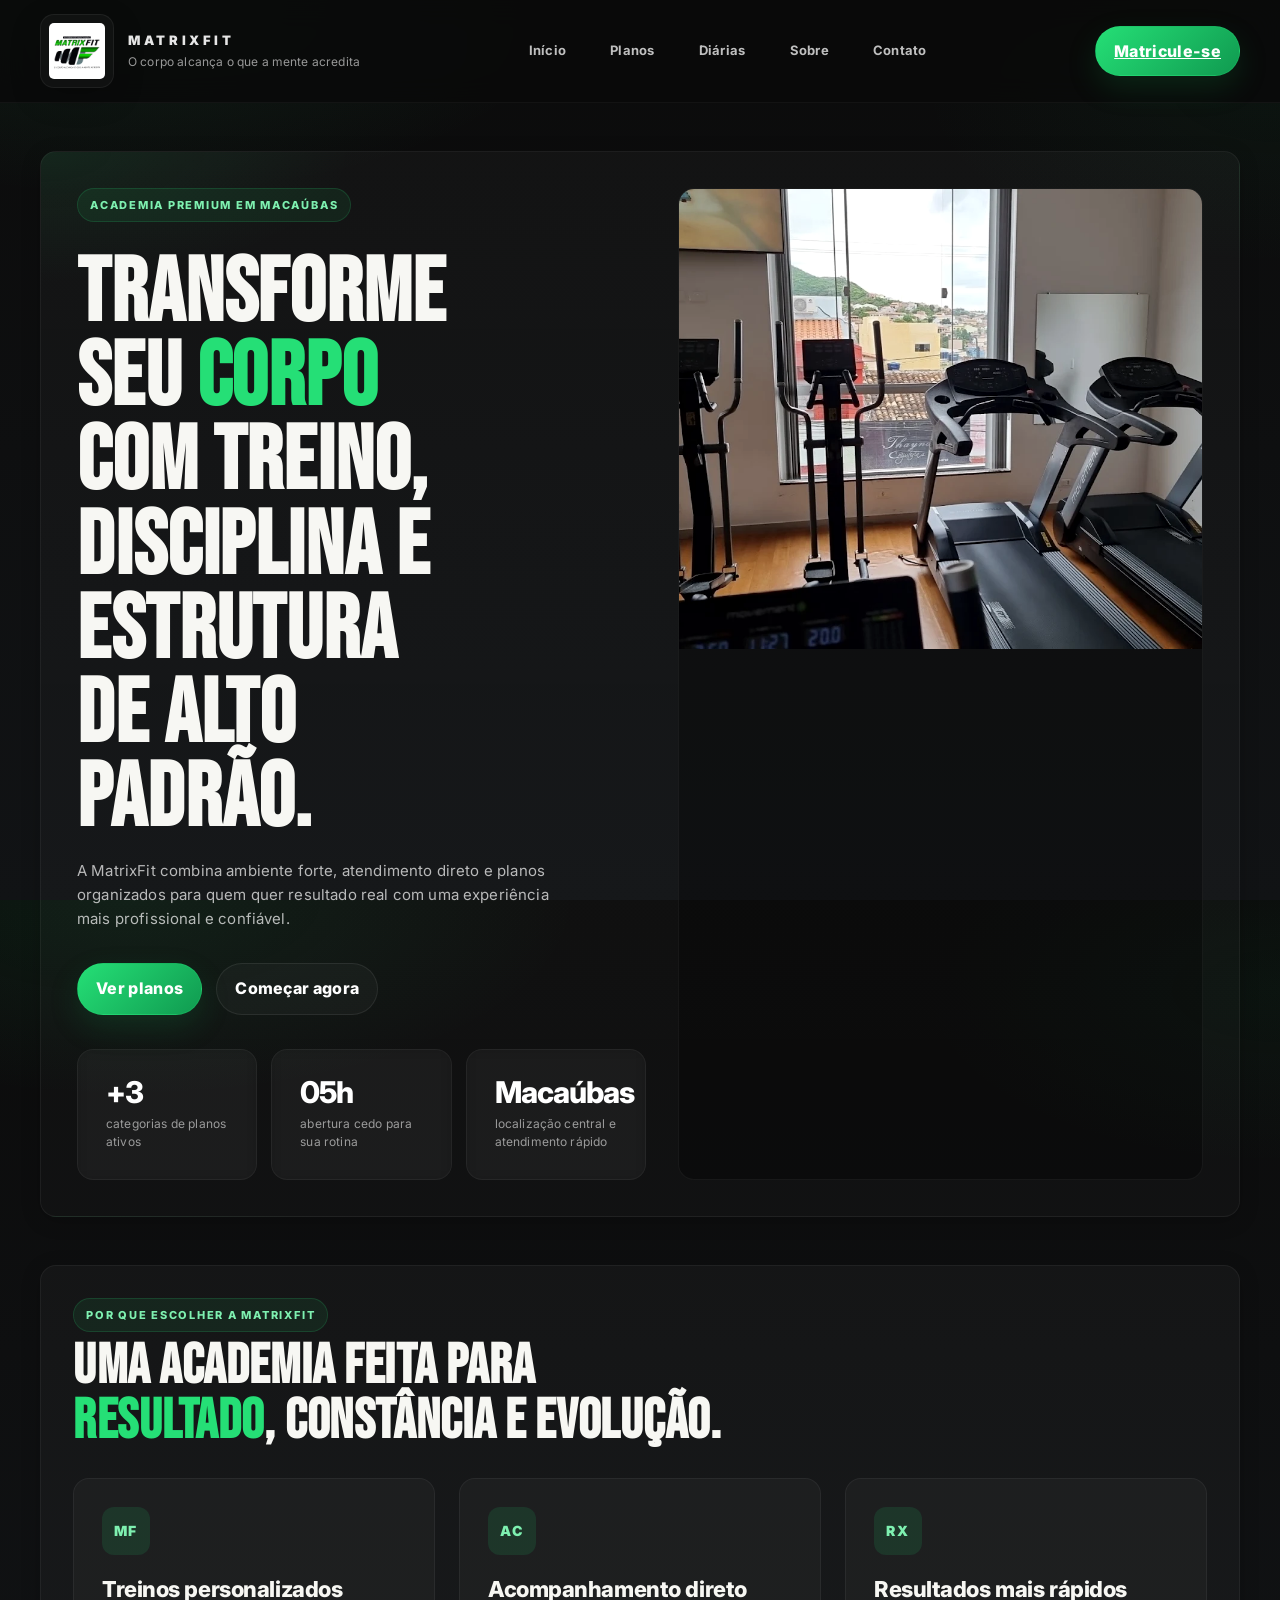
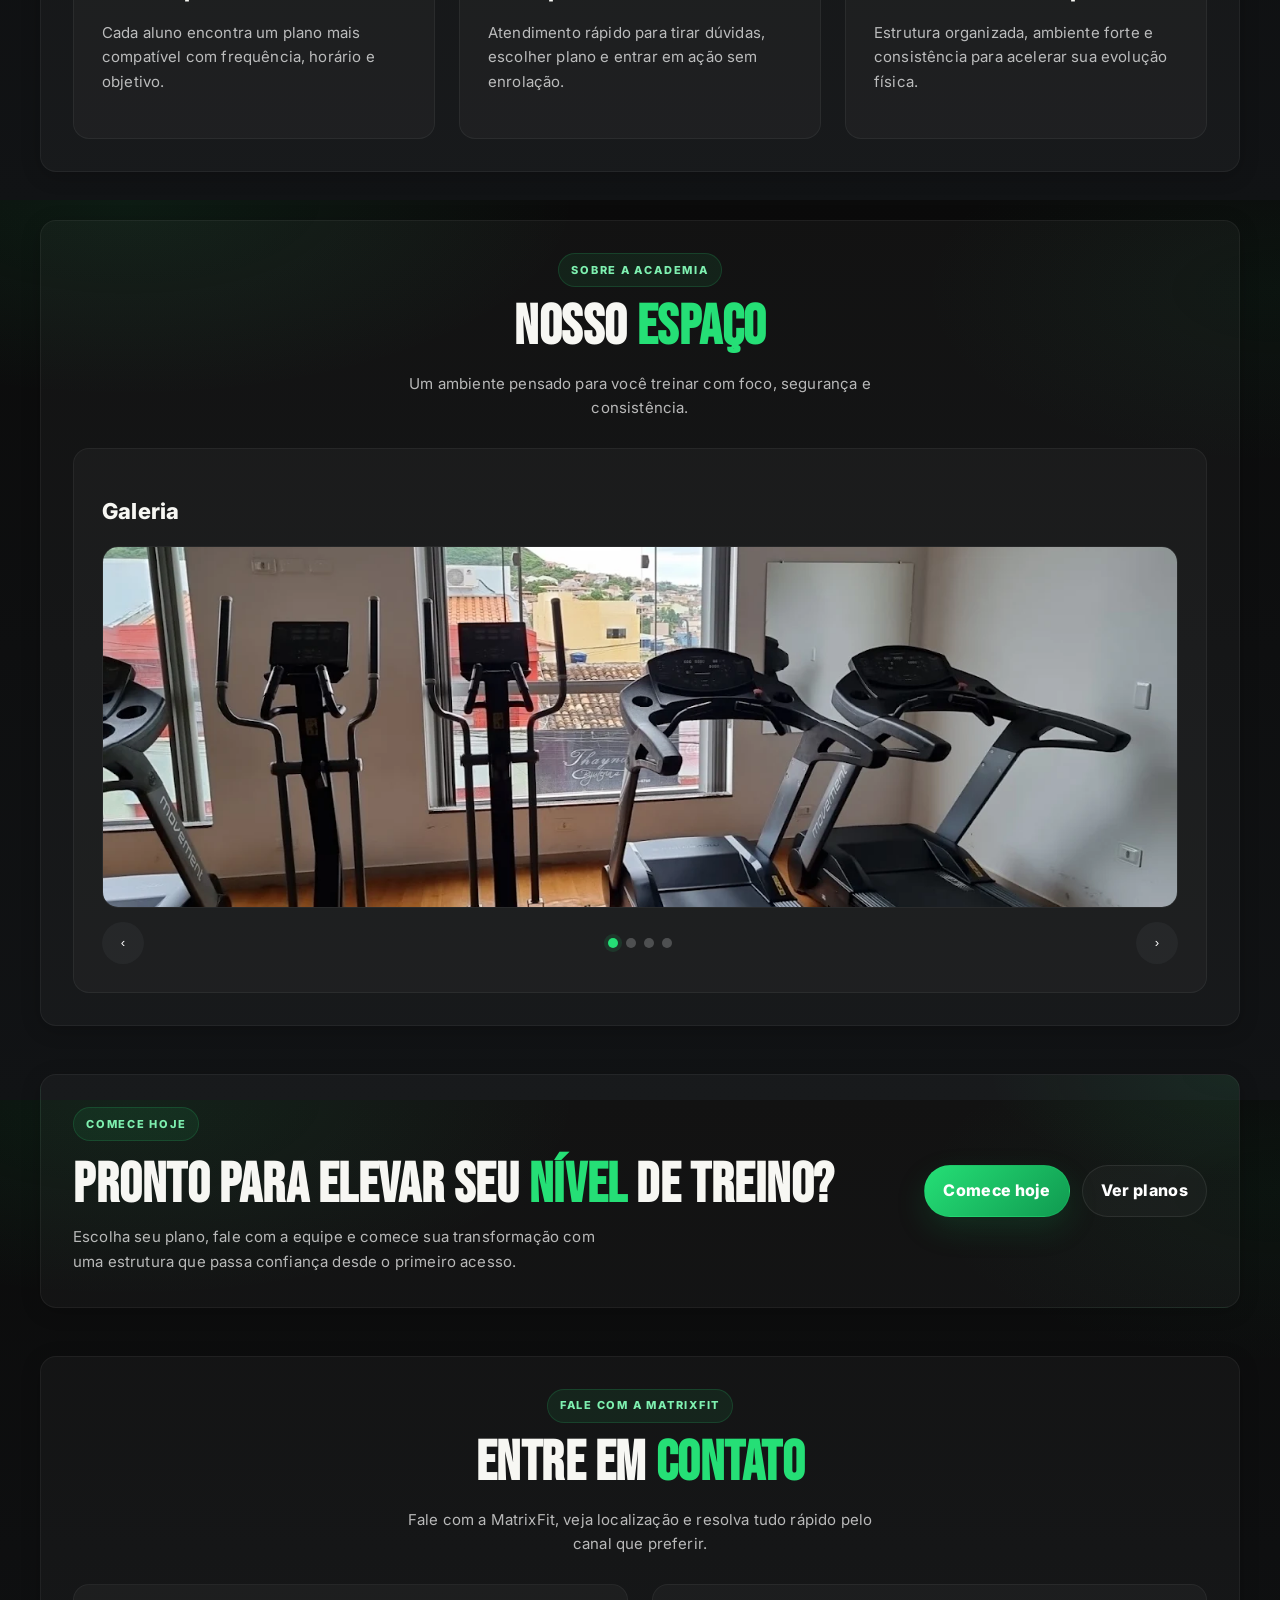
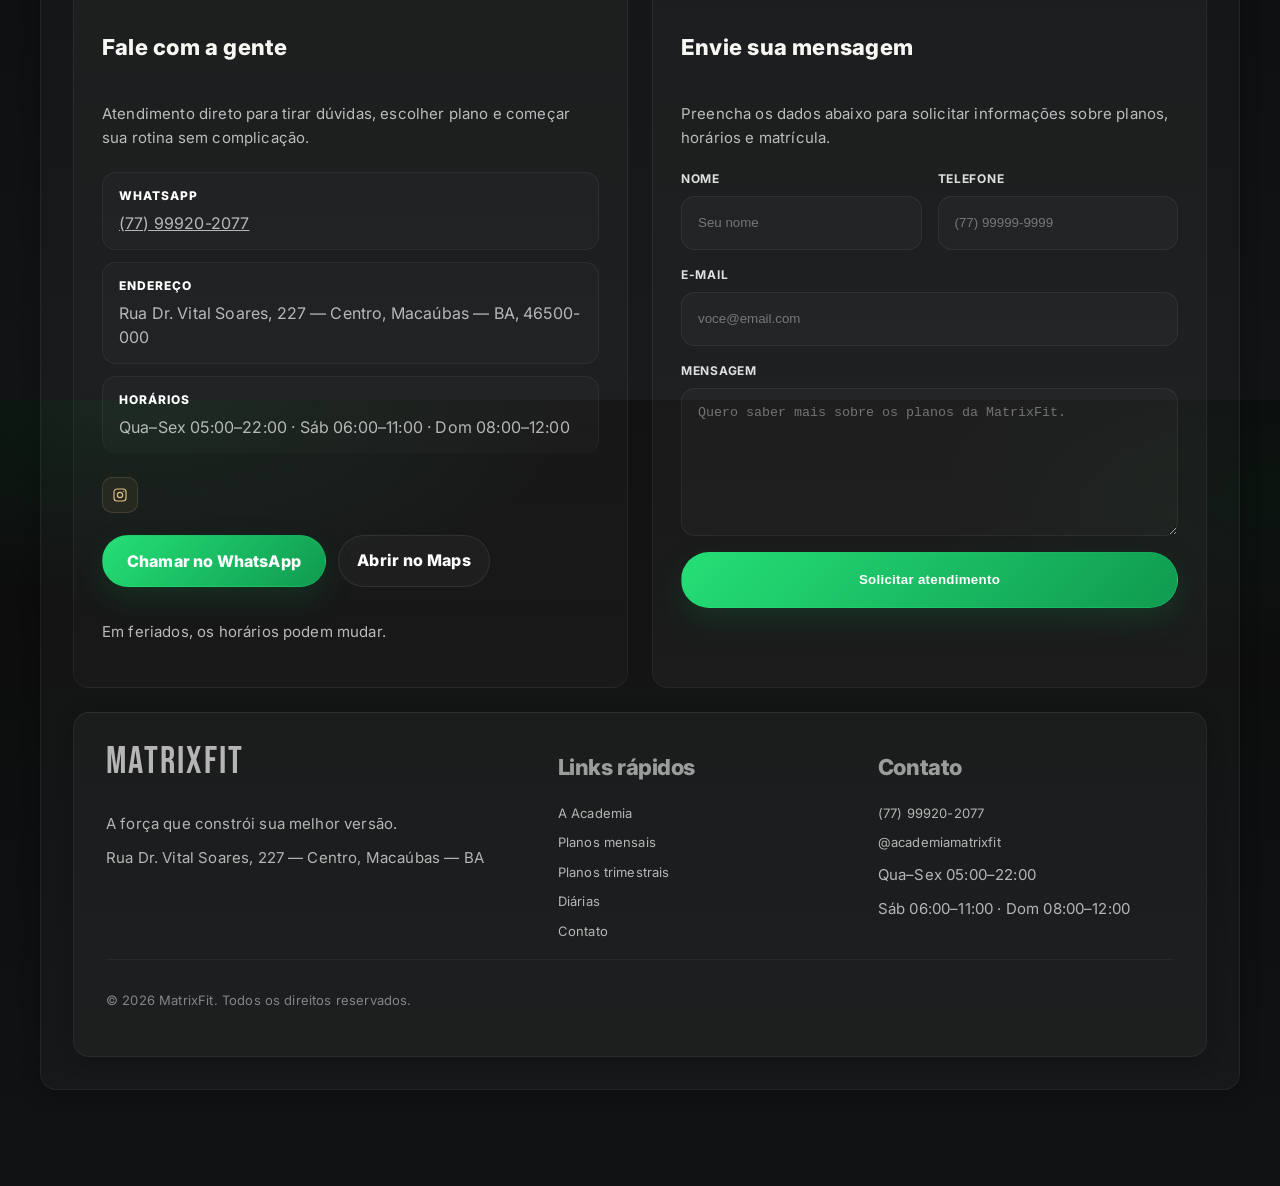
==== commit a9bc7dea: "Okkkkk" ====
--- a/index.html
+++ b/index.html
@@ -36,43 +36,51 @@
           </div>
         </div>
 
-        <nav class="tabs" aria-label="Navegação">
-          <a class="tab" href="#painel-academia">A Academia</a>
-          <a class="tab" href="./planos.html">Mensais</a>
-          <a class="tab" href="./trimestrais.html">Trimestrais</a>
+        <button class="topbar__toggle" type="button" aria-expanded="false" aria-controls="site-nav" aria-label="Abrir menu">
+          <span></span>
+          <span></span>
+          <span></span>
+        </button>
+
+        <nav class="tabs" id="site-nav" aria-label="Navegação">
+          <a class="tab" href="#conteudo">Início</a>
+          <a class="tab" href="./planos.html">Planos</a>
           <a class="tab" href="./diarias.html">Diárias</a>
+          <a class="tab" href="#painel-academia">Sobre</a>
           <a class="tab" href="#painel-contato">Contato</a>
         </nav>
+        <a class="btn btn--topbar" href="#painel-contato">Matricule-se</a>
       </div>
     </header>
 
     <main id="conteudo" class="main" role="main">
       <div class="container">
+        <!-- Hero principal com foco em conversão e posicionamento da marca -->
         <section class="showcase" aria-label="Apresentação da MatrixFit">
           <div class="showcase__copy">
-            <p class="eyebrow">Academia Matrix Fit</p>
-            <h1 class="showcase__title">Performance, disciplina e uma estrutura feita para quem quer evoluir de verdade.</h1>
+            <p class="eyebrow">Academia premium em Macaúbas</p>
+            <h1 class="showcase__title">TRANSFORME SEU <span class="highlight">CORPO</span> COM TREINO, DISCIPLINA E ESTRUTURA DE ALTO PADRÃO.</h1>
             <p class="showcase__text">
-              A MatrixFit entrega ambiente forte, atendimento direto e planos organizados para facilitar a escolha de quem quer começar ou subir de nível no treino.
+              A MatrixFit combina ambiente forte, atendimento direto e planos organizados para quem quer resultado real com uma experiência mais profissional e confiável.
             </p>
 
             <div class="showcase__actions">
-              <a class="btn btn--primary" href="#painel-contato">Falar no WhatsApp</a>
-              <a class="btn btn--ghost" href="./planos.html">Ver mensais</a>
+              <a class="btn btn--primary" href="./planos.html">Ver planos</a>
+              <a class="btn btn--ghost" href="#painel-contato">Começar agora</a>
             </div>
 
             <div class="showcase__stats" aria-label="Resumo rápido">
               <div class="stat">
-                <span class="stat__value">Ouro</span>
-                <span class="stat__label">plano com acesso mais completo</span>
+                <span class="stat__value">+3</span>
+                <span class="stat__label">categorias de planos ativos</span>
               </div>
               <div class="stat">
-                <span class="stat__value">3</span>
-                <span class="stat__label">categorias de plano</span>
+                <span class="stat__value">05h</span>
+                <span class="stat__label">abertura cedo para sua rotina</span>
               </div>
               <div class="stat">
                 <span class="stat__value">Macaúbas</span>
-                <span class="stat__label">atendimento no centro da cidade</span>
+                <span class="stat__label">localização central e atendimento rápido</span>
               </div>
             </div>
           </div>
@@ -81,19 +89,35 @@
             <figure class="showcase__visual">
               <img src="./assets/imagens/unnamed.png" data-fallback="./assets/image-placeholder.svg" alt="Interior da MatrixFit" loading="lazy" decoding="async" />
             </figure>
-
-            <div class="showcase__card showcase__card--main">
-              <p class="showcase__card-kicker">Oferta rápida</p>
-              <strong>Diária: R$ 20</strong>
-              <span>Pacotes de 5 e 10 diárias também disponíveis.</span>
-            </div>
-
-            <div class="showcase__card showcase__card--accent">
-              <p class="showcase__card-kicker">Instagram</p>
-              <strong>@academiamatrixfit</strong>
-              <span>Conteúdo e novidades da academia.</span>
-            </div>
           </aside>
+        </section>
+
+        <!-- Benefícios principais com leitura rápida e foco em valor percebido -->
+        <section class="benefits" aria-label="Benefícios MatrixFit">
+          <div class="benefits__head">
+            <p class="section-kicker">Por que escolher a MatrixFit</p>
+            <h2 class="panel__title">UMA ACADEMIA FEITA PARA <span class="highlight">RESULTADO</span>, CONSTÂNCIA E EVOLUÇÃO.</h2>
+          </div>
+
+          <div class="benefits__grid">
+            <article class="benefit-card">
+              <span class="benefit-card__icon" aria-hidden="true">MF</span>
+              <h3 class="benefit-card__title">Treinos personalizados</h3>
+              <p class="benefit-card__text">Cada aluno encontra um plano mais compatível com frequência, horário e objetivo.</p>
+            </article>
+
+            <article class="benefit-card">
+              <span class="benefit-card__icon" aria-hidden="true">AC</span>
+              <h3 class="benefit-card__title">Acompanhamento direto</h3>
+              <p class="benefit-card__text">Atendimento rápido para tirar dúvidas, escolher plano e entrar em ação sem enrolação.</p>
+            </article>
+
+            <article class="benefit-card">
+              <span class="benefit-card__icon" aria-hidden="true">RX</span>
+              <h3 class="benefit-card__title">Resultados mais rápidos</h3>
+              <p class="benefit-card__text">Estrutura organizada, ambiente forte e consistência para acelerar sua evolução física.</p>
+            </article>
+          </div>
         </section>
 
         <!-- ACADEMIA -->
@@ -107,32 +131,16 @@
         >
           <div class="panel__header">
             <p class="section-kicker">Sobre a academia</p>
-            <h2 class="panel__title">A Academia</h2>
+            <h2 class="panel__title">NOSSO <span class="highlight">ESPAÇO</span></h2>
             <p class="panel__desc">
               Um ambiente pensado para você treinar com foco, segurança e consistência.
             </p>
           </div>
 
-          <div class="grid grid--2">
-            <article class="card">
-              <h3 class="card__title">Estrutura</h3>
-              <p class="card__text">
-                A MatrixFit tem um ambiente organizado, forte visual de marca e espaço preparado para treino com constância.
-              </p>
-              <ul class="list">
-                <li>Área de musculação</li>
-                <li>Área de cardio</li>
-                <li>Ambiente pensado para foco e evolução</li>
-              </ul>
-              <p class="muted">Macaúbas — BA</p>
-            </article>
-
-            <article class="card">
+          <div class="grid academy-gallery" aria-label="Galeria da academia">
+            <article class="card academy-gallery__card">
               <h3 class="card__title">Galeria</h3>
-              <p class="card__text">
-                Visual real da academia para passar mais confiança e valor logo no primeiro acesso.
-              </p>
-              <div class="gallery" aria-label="Fotos da academia">
+              <div class="gallery gallery--pagination" aria-label="Fotos da academia">
                 <figure class="gallery__item">
                   <img src="./assets/imagens/unnamed.png" data-fallback="./assets/image-placeholder.svg" alt="Área de musculação" loading="lazy" decoding="async" />
                 </figure>
@@ -146,20 +154,19 @@
                   <img src="./assets/imagens/logo-academia.png" data-fallback="./assets/image-placeholder.svg" alt="Marca MatrixFit" loading="lazy" decoding="async" />
                 </figure>
               </div>
-              <p class="muted">Quando você mandar mais fotos reais, a galeria pode virar uma vitrine ainda mais forte da academia.</p>
             </article>
           </div>
         </section>
 
         <section class="cta-band" aria-label="Chamada para ação MatrixFit">
           <div class="cta-band__copy">
-            <p class="section-kicker">Comece agora</p>
-            <h2 class="cta-band__title">Pronto para treinar na MatrixFit?</h2>
-            <p class="cta-band__text">Fale com a academia, tire suas dúvidas e escolha o plano ou pacote ideal para sua rotina.</p>
+            <p class="section-kicker">Comece hoje</p>
+            <h2 class="cta-band__title">PRONTO PARA ELEVAR SEU <span class="highlight">NÍVEL</span> DE TREINO?</h2>
+            <p class="cta-band__text">Escolha seu plano, fale com a equipe e comece sua transformação com uma estrutura que passa confiança desde o primeiro acesso.</p>
           </div>
           <div class="cta-band__actions">
-            <a class="btn btn--primary" href="#painel-contato">Quero atendimento</a>
-            <a class="btn btn--ghost" href="./trimestrais.html">Ver planos trimestrais</a>
+            <a class="btn btn--primary" href="#painel-contato">Comece hoje</a>
+            <a class="btn btn--ghost" href="./planos.html">Ver planos</a>
           </div>
         </section>
 
@@ -174,44 +181,68 @@
         >
           <div class="panel__header">
             <p class="section-kicker">Fale com a MatrixFit</p>
-            <h2 class="panel__title">Contato e Dúvidas</h2>
+            <h2 class="panel__title">ENTRE EM <span class="highlight">CONTATO</span></h2>
             <p class="panel__desc">Fale com a MatrixFit, veja localização e resolva tudo rápido pelo canal que preferir.</p>
           </div>
 
-          <div class="grid grid--2">
-            <article class="card">
+          <div class="contact-layout">
+            <article class="card contact-card contact-card--info">
               <h3 class="card__title">Fale com a gente</h3>
-              <div class="contact">
-                <a class="contact__cta" href="https://wa.me/5577999202077?text=Oi%20MatrixFit!%20Quero%20tirar%20uma%20d%C3%BAvida%20e%20saber%20mais%20sobre%20os%20planos." target="_blank" rel="noreferrer">
-                  WhatsApp
+              <p class="card__text">Atendimento direto para tirar dúvidas, escolher plano e começar sua rotina sem complicação.</p>
+
+              <div class="contact__items contact__items--stacked">
+                <p><span class="label">WhatsApp</span> <a href="https://wa.me/5577999202077?text=Oi%20MatrixFit!%20Quero%20tirar%20uma%20d%C3%BAvida%20e%20saber%20mais%20sobre%20os%20planos." target="_blank" rel="noreferrer">(77) 99920-2077</a></p>
+                <p><span class="label">Endereço</span> Rua Dr. Vital Soares, 227 — Centro, Macaúbas — BA, 46500-000</p>
+                <p><span class="label">Horários</span> Qua–Sex 05:00–22:00 · Sáb 06:00–11:00 · Dom 08:00–12:00</p>
+              </div>
+
+              <div class="contact-social" aria-label="Instagram da MatrixFit">
+                <a class="contact-social__icon" href="https://www.instagram.com/academiamatrixfit/" target="_blank" rel="noreferrer" aria-label="Instagram da MatrixFit">
+                  <svg viewBox="0 0 24 24" aria-hidden="true" focusable="false">
+                    <path d="M7.5 3h9A4.5 4.5 0 0 1 21 7.5v9a4.5 4.5 0 0 1-4.5 4.5h-9A4.5 4.5 0 0 1 3 16.5v-9A4.5 4.5 0 0 1 7.5 3Z" />
+                    <path d="M12 8a4 4 0 1 1 0 8 4 4 0 0 1 0-8Z" />
+                    <path d="M17.5 6.5h.01" />
+                  </svg>
                 </a>
-                <div class="contact__items">
-                  <p><span class="label">Telefone:</span> <a href="tel:+5577999202077">(77) 99920-2077</a></p>
-                  <p><span class="label">Instagram:</span> <a href="https://www.instagram.com/academiamatrixfit/" target="_blank" rel="noreferrer">@academiamatrixfit</a></p>
-                  <p><span class="label">Endereço:</span> Rua Dr. Vital Soares, 227 — Centro, Macaúbas — BA, 46500-000</p>
-                  <p>
-                    <span class="label">Horários:</span>
-                    Qua–Sex 05:00–22:00 · Sáb 06:00–11:00 · Dom 08:00–12:00
-                  </p>
+              </div>
+
+              <div class="contact-card__actions">
+                <a class="contact__cta" href="https://wa.me/5577999202077?text=Oi%20MatrixFit!%20Quero%20tirar%20uma%20d%C3%BAvida%20e%20saber%20mais%20sobre%20os%20planos." target="_blank" rel="noreferrer">Chamar no WhatsApp</a>
+                <a class="btn btn--ghost" href="https://www.google.com/maps/search/?api=1&query=Rua%20Dr.%20Vital%20Soares%2C%20227%20-%20Centro%2C%20Maca%C3%BAbas%20-%20BA%2C%2046500-000" target="_blank" rel="noreferrer">Abrir no Maps</a>
+              </div>
+
+              <p class="muted">Em feriados, os horários podem mudar.</p>
+            </article>
+
+            <article class="card contact-card contact-card--form">
+              <h3 class="card__title">Envie sua mensagem</h3>
+              <p class="card__text">Preencha os dados abaixo para solicitar informações sobre planos, horários e matrícula.</p>
+
+              <form class="contact-form">
+                <div class="contact-form__grid">
+                  <label class="field">
+                    <span class="field__label">Nome</span>
+                    <input class="field__input" type="text" name="nome" placeholder="Seu nome" />
+                  </label>
+
+                  <label class="field">
+                    <span class="field__label">Telefone</span>
+                    <input class="field__input" type="tel" name="telefone" placeholder="(77) 99999-9999" />
+                  </label>
                 </div>
-              </div>
-              <p class="muted">Em feriados, os horários podem mudar.</p>
-            </article>
-
-            <article class="card">
-              <h3 class="card__title">Como chegar</h3>
-              <p class="card__text">Abra a rota no Google Maps para chegar mais rápido.</p>
-              <div class="contact">
-                <a
-                  class="contact__cta"
-                  href="https://www.google.com/maps/search/?api=1&query=Rua%20Dr.%20Vital%20Soares%2C%20227%20-%20Centro%2C%20Maca%C3%BAbas%20-%20BA%2C%2046500-000"
-                  target="_blank"
-                  rel="noreferrer"
-                >
-                  Abrir no Maps
-                </a>
-                <p class="muted">Se preferir, fale pelo Instagram ou WhatsApp.</p>
-              </div>
+
+                <label class="field">
+                  <span class="field__label">E-mail</span>
+                  <input class="field__input" type="email" name="email" placeholder="voce@email.com" />
+                </label>
+
+                <label class="field">
+                  <span class="field__label">Mensagem</span>
+                  <textarea class="field__input field__input--textarea" name="mensagem" placeholder="Quero saber mais sobre os planos da MatrixFit."></textarea>
+                </label>
+
+                <button class="btn btn--primary contact-form__submit" type="submit">Solicitar atendimento</button>
+              </form>
             </article>
           </div>
 
--- a/styles.css
+++ b/styles.css
@@ -1,4 +1,4 @@
-@import url("https://fonts.googleapis.com/css2?family=Bebas+Neue&family=Sora:wght@400;600;700;800&display=swap");
+@import url("https://fonts.googleapis.com/css2?family=Bebas+Neue&family=Inter:wght@400;500;600;700;800;900&family=Sora:wght@400;600;700;800&display=swap");
 
 :root{
   --bg: #07100b;
@@ -23,6 +23,488 @@
 
   --container: 1180px;
   --focus: 0 0 0 3px rgba(37, 223, 118, .28);
+}
+
+/* Premium pricing redesign: mantém o carousel atual e substitui apenas a camada visual. */
+.page-pricing .pricing-cards--variants .pricing-card--clean,
+.page-dailies .pricing-cards--variants .pricing-card--clean{
+  --card-accent: #00f0ff;
+  --card-accent-soft: rgba(0, 240, 255, .24);
+  --card-accent-strong: rgba(0, 240, 255, .44);
+  --card-secondary: #8b5cf6;
+  --card-highlight: #ec4899;
+  --card-warm: #facc15;
+  font-family: "Inter", "Sora", ui-sans-serif, system-ui, sans-serif;
+  padding: 22px;
+  border-radius: 30px;
+  border: 1px solid rgba(255,255,255,.12);
+  background:
+    radial-gradient(150% 90% at 50% 0%, rgba(255,255,255,.12), transparent 48%),
+    radial-gradient(80% 80% at 100% 0%, var(--card-accent-soft), transparent 50%),
+    linear-gradient(180deg, rgba(14,18,34,.90), rgba(8,11,23,.96));
+  backdrop-filter: blur(18px);
+  box-shadow:
+    inset 0 1px 0 rgba(255,255,255,.08),
+    0 18px 50px rgba(0,0,0,.34),
+    0 0 0 1px rgba(255,255,255,.03);
+}
+
+.page-pricing .pricing-cards--variants .pricing-card--golden,
+.page-dailies .pricing-cards--variants .pricing-card--golden{
+  --card-accent: #facc15;
+  --card-accent-soft: rgba(250, 204, 21, .24);
+  --card-accent-strong: rgba(250, 204, 21, .46);
+  --card-secondary: #8b5cf6;
+  --card-highlight: #ec4899;
+}
+
+.page-pricing .pricing-cards--variants .pricing-card--prata,
+.page-dailies .pricing-cards--variants .pricing-card--prata{
+  --card-accent: #00f0ff;
+  --card-accent-soft: rgba(0, 240, 255, .22);
+  --card-accent-strong: rgba(0, 240, 255, .42);
+  --card-secondary: #8b5cf6;
+  --card-highlight: #ec4899;
+}
+
+.page-pricing .pricing-cards--variants .pricing-card--bronze,
+.page-dailies .pricing-cards--variants .pricing-card--bronze{
+  --card-accent: #facc15;
+  --card-accent-soft: rgba(250, 204, 21, .20);
+  --card-accent-strong: rgba(250, 204, 21, .40);
+  --card-secondary: #ec4899;
+  --card-highlight: #8b5cf6;
+}
+
+.page-dailies .pricing-cards--variants .pricing-card--daily{
+  --card-accent: #00f0ff;
+  --card-accent-soft: rgba(0, 240, 255, .24);
+  --card-accent-strong: rgba(0, 240, 255, .44);
+  --card-secondary: #8b5cf6;
+  --card-highlight: #ec4899;
+}
+
+/* Camadas decorativas e glow geral do card. */
+.page-pricing .pricing-cards--variants .pricing-card--clean::before,
+.page-dailies .pricing-cards--variants .pricing-card--clean::before{
+  content:"";
+  position:absolute;
+  inset:0;
+  border-radius: inherit;
+  pointer-events:none;
+  background:
+    linear-gradient(135deg, rgba(255,255,255,.18), rgba(255,255,255,0) 30%),
+    radial-gradient(55% 45% at 20% 0%, var(--card-accent-soft), transparent 72%);
+  opacity:.72;
+}
+
+.page-pricing .pricing-cards--variants .pricing-card--clean::after,
+.page-dailies .pricing-cards--variants .pricing-card--clean::after{
+  content:"";
+  position:absolute;
+  inset:auto -24% -28% auto;
+  width: 180px;
+  height: 180px;
+  border-radius:50%;
+  pointer-events:none;
+  background: radial-gradient(circle, var(--card-accent-soft), transparent 66%);
+  filter: blur(8px);
+  opacity:.9;
+}
+
+/* Conteúdo principal do card. */
+.pricing-card__badge-row{
+  position:relative;
+  z-index:1;
+  display:flex;
+  align-items:center;
+  justify-content:space-between;
+  gap: 10px;
+  flex-wrap:wrap;
+}
+
+.pricing-card__badge,
+.pricing-card__meta-chip{
+  display:inline-flex;
+  align-items:center;
+  justify-content:center;
+  min-height: 34px;
+  padding: 8px 12px;
+  border-radius: 999px;
+  border: 1px solid rgba(255,255,255,.14);
+  backdrop-filter: blur(10px);
+  font-size: 11px;
+  font-weight: 800;
+  letter-spacing: .14em;
+  text-transform: uppercase;
+}
+
+.pricing-card__badge{
+  background: linear-gradient(90deg, var(--card-accent-soft), rgba(255,255,255,.06));
+  color: #f7fbff;
+  box-shadow: 0 0 18px rgba(0,0,0,.18);
+}
+
+.pricing-card__badge--premium{
+  background: linear-gradient(90deg, rgba(0,240,255,.28), rgba(139,92,246,.32), rgba(236,72,153,.32));
+}
+
+.pricing-card__badge--cool{
+  background: linear-gradient(90deg, rgba(0,240,255,.26), rgba(139,92,246,.24));
+}
+
+.pricing-card__badge--sun{
+  background: linear-gradient(90deg, rgba(250,204,21,.28), rgba(236,72,153,.22));
+}
+
+.pricing-card__meta-chip{
+  color: rgba(236,244,255,.82);
+  background: rgba(255,255,255,.05);
+}
+
+.pricing-card__hero{
+  position:relative;
+  z-index:1;
+  display:grid;
+  justify-items:center;
+  gap: 14px;
+  text-align:center;
+}
+
+.pricing-card__badge-row,
+.pricing-card__icon{
+  display:none;
+}
+
+.pricing-cards--variants .pricing-card__hero{
+  gap: 0;
+}
+
+.pricing-card__icon{
+  position:relative;
+  display:grid;
+  place-items:center;
+  width: 76px;
+  height: 76px;
+  border-radius: 24px;
+  border: 1px solid rgba(255,255,255,.14);
+  background:
+    radial-gradient(circle at 30% 30%, rgba(255,255,255,.18), transparent 42%),
+    linear-gradient(135deg, var(--card-accent-soft), rgba(255,255,255,.04));
+  box-shadow:
+    inset 0 1px 0 rgba(255,255,255,.12),
+    0 0 22px var(--card-accent-soft),
+    0 16px 34px rgba(0,0,0,.26);
+  animation: premiumPulse 4.2s ease-in-out infinite;
+}
+
+.pricing-card__icon svg{
+  width: 34px;
+  height: 34px;
+  fill: none;
+  stroke: #fff;
+  stroke-width: 1.6;
+  stroke-linecap: round;
+  stroke-linejoin: round;
+}
+
+.pricing-card__icon--gold svg{
+  fill: rgba(250,204,21,.18);
+  stroke: #fff4b0;
+}
+
+.pricing-card__icon--silver svg{
+  fill: rgba(0,240,255,.14);
+  stroke: #abf8ff;
+}
+
+.pricing-card__icon--bronze svg,
+.pricing-card__icon--daily svg{
+  fill: rgba(250,204,21,.16);
+  stroke: #fff;
+}
+
+.pricing-cards--variants .pricing-card__top{
+  position:relative;
+  z-index:1;
+  justify-content:center;
+  text-align:center;
+}
+
+.pricing-cards--variants .pricing-card__plan{
+  font-size: clamp(26px, 3vw, 34px);
+  line-height: 1;
+  letter-spacing: -.05em;
+  color: #fbfdff;
+  text-shadow: 0 0 22px rgba(255,255,255,.06);
+}
+
+.pricing-cards--variants .pricing-card__subtitle{
+  margin-top: 8px;
+  color: rgba(220,230,255,.76);
+  font-size: 13px;
+  line-height: 1.55;
+}
+
+/* Caixa de preço com alto contraste e glow. */
+.page-pricing .pricing-card__price-block,
+.page-dailies .pricing-card__price-block{
+  position:relative;
+  z-index:1;
+  padding: 18px 18px 16px;
+  border-radius: 24px;
+  border: 1px solid rgba(255,255,255,.12);
+  background:
+    linear-gradient(180deg, rgba(255,255,255,.08), rgba(255,255,255,.03)),
+    rgba(6,10,20,.64);
+  box-shadow:
+    inset 0 1px 0 rgba(255,255,255,.08),
+    0 0 26px rgba(0,0,0,.16);
+  backdrop-filter: blur(12px);
+}
+
+.page-pricing .pricing-card__price-label,
+.page-dailies .pricing-card__price-label{
+  color: rgba(231,238,255,.62);
+  letter-spacing: .18em;
+}
+
+.page-pricing .pricing-card__price,
+.page-dailies .pricing-card__price{
+  margin-top: 8px;
+  font-size: clamp(42px, 5vw, 58px);
+  font-weight: 900;
+  color: #fff;
+  text-shadow:
+    0 0 18px var(--card-accent-soft),
+    0 0 36px rgba(255,255,255,.05);
+}
+
+.page-pricing .pricing-card__price-suffix,
+.page-dailies .pricing-card__price-suffix{
+  margin-top: 6px;
+  color: rgba(225,235,255,.72);
+  font-size: 12px;
+}
+
+/* Lista de benefícios para reforçar a leitura premium. */
+.page-pricing .pricing-card__features,
+.page-dailies .pricing-card__features{
+  position:relative;
+  z-index:1;
+  gap: 12px;
+}
+
+.page-pricing .pricing-card__features li,
+.page-dailies .pricing-card__features li{
+  padding-left: 24px;
+  color: rgba(232,238,250,.84);
+  font-size: 13px;
+  line-height: 1.45;
+}
+
+.page-pricing .pricing-card__features li::before,
+.page-dailies .pricing-card__features li::before{
+  top: .45em;
+  width: 10px;
+  height: 10px;
+  background: linear-gradient(180deg, var(--card-accent), var(--card-highlight));
+  box-shadow: 0 0 0 4px rgba(255,255,255,.04), 0 0 16px var(--card-accent-soft);
+}
+
+.page-dailies .daily-card__text{
+  position:relative;
+  z-index:1;
+  margin: 0;
+  padding: 14px 16px;
+  border-radius: 18px;
+  border: 1px solid rgba(255,255,255,.08);
+  background: rgba(255,255,255,.04);
+  color: rgba(231,238,255,.82);
+}
+
+/* Botões com gradiente, shimmer e ação secundária. */
+.pricing-card__actions{
+  position:relative;
+  z-index:1;
+  display:grid;
+  gap: 10px;
+  margin-top:auto;
+}
+
+.page-pricing .btn--pricing,
+.page-dailies .btn--pricing,
+.page-pricing .btn--pricing-secondary,
+.page-dailies .btn--pricing-secondary{
+  position:relative;
+  overflow:hidden;
+  min-height: 52px;
+  border-radius: 18px;
+  text-decoration:none;
+  font-family: "Inter", "Sora", ui-sans-serif, system-ui, sans-serif;
+  font-size: 13px;
+  font-weight: 800;
+  letter-spacing: .12em;
+  text-transform: uppercase;
+}
+
+.page-pricing .btn--pricing::before,
+.page-dailies .btn--pricing::before{
+  content:"";
+  position:absolute;
+  inset:0;
+  left:-130%;
+  background: linear-gradient(100deg, transparent 25%, rgba(255,255,255,.36) 50%, transparent 75%);
+  transition: left .7s ease;
+}
+
+.page-pricing .btn--pricing:hover::before,
+.page-dailies .btn--pricing:hover::before{
+  left:130%;
+}
+
+.page-pricing .btn--pricing,
+.page-dailies .btn--pricing{
+  width:100%;
+  margin-top:0;
+  border: 1px solid transparent;
+  color: #fff;
+  background: linear-gradient(90deg, var(--card-accent), var(--card-secondary), var(--card-highlight));
+  background-size: 180% 180%;
+  box-shadow: 0 14px 30px var(--card-accent-soft);
+  transition: transform .3s ease, box-shadow .3s ease, filter .3s ease, background-position .3s ease;
+}
+
+.page-pricing .btn--pricing:hover,
+.page-dailies .btn--pricing:hover{
+  transform: translateY(-2px) scale(1.02);
+  box-shadow: 0 20px 40px var(--card-accent-strong);
+  filter: brightness(1.04);
+}
+
+.page-pricing .btn--pricing-secondary,
+.page-dailies .btn--pricing-secondary{
+  display:inline-flex;
+  align-items:center;
+  justify-content:center;
+  border: 1px solid rgba(255,255,255,.12);
+  color: rgba(241,246,255,.9);
+  background: rgba(255,255,255,.04);
+  backdrop-filter: blur(10px);
+  transition: transform .3s ease, border-color .3s ease, box-shadow .3s ease, background .3s ease;
+}
+
+.page-pricing .btn--pricing-secondary:hover,
+.page-dailies .btn--pricing-secondary:hover{
+  transform: translateY(-1px);
+  border-color: var(--card-accent-strong);
+  background: rgba(255,255,255,.06);
+  box-shadow: 0 0 24px rgba(255,255,255,.06);
+}
+
+/* Estados do carousel preservados, com mais brilho no card ativo e hover mais premium. */
+.pricing-cards--variants .pricing-card--clean{
+  transition:
+    transform .48s cubic-bezier(.22,1,.36,1),
+    opacity .42s ease,
+    border-color .36s ease,
+    box-shadow .42s ease,
+    filter .42s ease;
+}
+
+.pricing-cards--variants .pricing-card--clean:hover,
+.pricing-cards--variants .pricing-card--clean:focus-within{
+  border-color: var(--card-accent-strong);
+  box-shadow:
+    inset 0 1px 0 rgba(255,255,255,.08),
+    0 22px 50px rgba(0,0,0,.36),
+    0 0 0 1px rgba(255,255,255,.04),
+    0 0 34px var(--card-accent-soft);
+}
+
+.pricing-cards--variants .pricing-card--clean.is-current{
+  animation: premiumEnter .55s cubic-bezier(.22,1,.36,1);
+  box-shadow:
+    inset 0 1px 0 rgba(255,255,255,.08),
+    0 34px 60px rgba(0,0,0,.44),
+    0 0 0 1px rgba(255,255,255,.04),
+    0 0 38px var(--card-accent-soft);
+}
+
+.pricing-cards--variants .pricing-card--clean.is-prev,
+.pricing-cards--variants .pricing-card--clean.is-next{
+  opacity: .24;
+}
+
+.plan-carousel__arrow{
+  border: 1px solid rgba(255,255,255,.14);
+  background: rgba(7,10,20,.82);
+  backdrop-filter: blur(12px);
+}
+
+.plan-carousel__arrow:hover{
+  border-color: rgba(255,255,255,.22);
+  box-shadow: 0 0 24px rgba(255,255,255,.08), 0 16px 30px rgba(0,0,0,.24);
+}
+
+.plan-carousel__dot{
+  background: rgba(255,255,255,.18);
+}
+
+.plan-carousel__dot.is-active{
+  background: linear-gradient(90deg, #00f0ff, #8b5cf6, #ec4899);
+  box-shadow: 0 6px 16px rgba(139,92,246,.28);
+}
+
+/* Ajustes de responsividade sem quebrar o slider em mobile. */
+@keyframes premiumPulse{
+  0%, 100%{ transform: translateY(0); box-shadow: inset 0 1px 0 rgba(255,255,255,.12), 0 0 22px var(--card-accent-soft), 0 16px 34px rgba(0,0,0,.26); }
+  50%{ transform: translateY(-2px); box-shadow: inset 0 1px 0 rgba(255,255,255,.12), 0 0 30px var(--card-accent-strong), 0 18px 36px rgba(0,0,0,.28); }
+}
+
+@keyframes premiumEnter{
+  from{ opacity: 0; transform: translateX(-50%) scale(.94); }
+  to{ opacity: 1; }
+}
+
+@media (max-width: 780px){
+  .page-pricing .pricing-cards--variants .pricing-card--clean,
+  .page-dailies .pricing-cards--variants .pricing-card--clean{
+    padding: 20px;
+    border-radius: 26px;
+  }
+
+  .pricing-card__badge-row{
+    justify-content:center;
+  }
+
+  .pricing-card__icon{
+    width: 68px;
+    height: 68px;
+  }
+
+  .pricing-card__icon svg{
+    width: 30px;
+    height: 30px;
+  }
+
+  .pricing-card__actions{
+    gap: 8px;
+  }
+
+  .page-pricing .btn--pricing,
+  .page-dailies .btn--pricing,
+  .page-pricing .btn--pricing-secondary,
+  .page-dailies .btn--pricing-secondary{
+    min-height: 50px;
+    font-size: 12px;
+    letter-spacing: .1em;
+  }
+
+  @keyframes premiumEnter{
+    from{ opacity: 0; transform: translateY(18px); }
+    to{ opacity: 1; transform: translateY(0); }
+  }
 }
 
 *{ box-sizing:border-box; }
@@ -2731,7 +3213,7 @@
 
 .pricing-cards--variants{
   position:relative;
-  height: 470px;
+  height: 620px;
 }
 
 .plan-group--gold .plan-group__title{ color: #ffbf42; }
@@ -2740,11 +3222,12 @@
 
 .pricing-cards--variants .pricing-card--clean{
   position:absolute;
-  top: 24px;
+  top: 14px;
   left: 50%;
-  width: min(360px, calc(100% - 40px));
-  min-height: 420px;
-  height: 420px;
+  width: min(440px, calc(100% - 56px));
+  min-height: 560px;
+  height: 560px;
+  padding: 28px 28px 24px;
   margin: 0;
   transform: translateX(-50%) scale(.78);
   transform-origin: center center;
@@ -2783,7 +3266,7 @@
 }
 
 .pricing-cards--variants .pricing-card--clean.is-prev{
-  transform: translateX(calc(-50% - 250px)) scale(.82);
+  transform: translateX(calc(-50% - 290px)) scale(.8);
   opacity: .16;
   filter: saturate(.58) blur(3.2px);
   z-index:2;
@@ -2791,7 +3274,7 @@
 }
 
 .pricing-cards--variants .pricing-card--clean.is-next{
-  transform: translateX(calc(-50% + 250px)) scale(.82);
+  transform: translateX(calc(-50% + 290px)) scale(.8);
   opacity: .16;
   filter: saturate(.58) blur(3.2px);
   z-index:2;
@@ -2850,11 +3333,11 @@
 }
 
 .pricing-cards--variants .pricing-card__price{
-  font-size: clamp(40px, 4vw, 52px);
+  font-size: clamp(38px, 4.1vw, 52px);
 }
 
 .pricing-cards--variants .btn--pricing{
-  margin-top: 14px;
+  margin-top: 10px;
 }
 
 @media (max-width: 1040px){
@@ -2865,7 +3348,7 @@
 
   .plan-carousel{
     padding: 16px 54px 24px;
-    min-height: 500px;
+    min-height: 600px;
   }
 
   .plan-carousel::before,
@@ -2874,19 +3357,21 @@
   }
 
   .pricing-cards--variants{
-    height: 450px;
+    height: 570px;
   }
 
   .pricing-cards--variants .pricing-card--clean{
-    width: min(320px, calc(100% - 28px));
+    width: min(390px, calc(100% - 28px));
+    min-height: 520px;
+    height: 520px;
   }
 
   .pricing-cards--variants .pricing-card--clean.is-prev{
-    transform: translateX(calc(-50% - 180px)) scale(.8);
+    transform: translateX(calc(-50% - 210px)) scale(.78);
   }
 
   .pricing-cards--variants .pricing-card--clean.is-next{
-    transform: translateX(calc(-50% + 180px)) scale(.8);
+    transform: translateX(calc(-50% + 210px)) scale(.78);
   }
 }
 
@@ -2940,7 +3425,7 @@
     left:auto;
     width:100%;
     height:auto;
-    min-height: 420px;
+    min-height: auto;
     transform:none;
     opacity:1;
     pointer-events:auto;
@@ -2956,3 +3441,2364 @@
     font-size: clamp(34px, 11vw, 48px);
   }
 }
+
+.page-pricing .pricing-card__badge-row,
+.page-pricing .pricing-card__icon,
+.page-dailies .pricing-card__badge-row,
+.page-dailies .pricing-card__icon{
+  display: none !important;
+}
+
+.page-pricing .pricing-cards--variants .pricing-card__hero,
+.page-dailies .pricing-cards--variants .pricing-card__hero{
+  gap: 0;
+}
+
+/* =========================================================
+   MatrixFit Redesign 2026
+   Camada final de UI para home e páginas de planos.
+   Mantém o slider e o JS atuais; redefine apenas apresentação.
+   ========================================================= */
+
+:root{
+  --site-bg: #090c0d;
+  --site-bg-soft: #11161a;
+  --site-surface: rgba(17, 22, 26, 0.88);
+  --site-surface-2: rgba(22, 28, 33, 0.92);
+  --site-card: linear-gradient(180deg, rgba(20, 24, 28, 0.96), rgba(12, 15, 18, 0.98));
+  --site-text: #f7f7f3;
+  --site-muted: #a4a8ac;
+  --site-line: rgba(255,255,255,0.08);
+  --site-gold: #facc15;
+  --site-red: #ef4444;
+  --site-green: #22c55e;
+  --site-shadow: 0 24px 70px rgba(0,0,0,0.38);
+  --site-radius: 18px;
+  --site-radius-lg: 24px;
+}
+
+html{
+  scroll-padding-top: 92px;
+}
+
+body{
+  background:
+    radial-gradient(900px 440px at 10% 0%, rgba(250,204,21,.08), transparent 55%),
+    radial-gradient(760px 360px at 100% 10%, rgba(239,68,68,.10), transparent 58%),
+    linear-gradient(180deg, #060707 0%, #0b0d0e 100%);
+  color: var(--site-text);
+  font-family: "Inter", "Sora", ui-sans-serif, system-ui, sans-serif;
+}
+
+body::before{
+  background:
+    radial-gradient(900px 440px at 12% -8%, rgba(250,204,21,.08), transparent 60%),
+    radial-gradient(760px 340px at 100% 5%, rgba(239,68,68,.08), transparent 56%),
+    radial-gradient(900px 420px at 50% 100%, rgba(34,197,94,.05), transparent 62%);
+}
+
+body::after{
+  opacity: .08;
+}
+
+.container{
+  width: min(100% - 36px, 1220px);
+}
+
+/* Header fixo com navegação mais limpa e botão de ação. */
+.topbar{
+  position: sticky;
+  top: 0;
+  z-index: 80;
+  border-bottom: 1px solid rgba(255,255,255,.06);
+  background: rgba(7, 10, 11, 0.82);
+  backdrop-filter: blur(14px);
+}
+
+.topbar__inner{
+  gap: 14px;
+  padding: 14px 0;
+}
+
+.brand__logo{
+  width: 74px;
+  padding: 8px;
+  border-radius: 18px;
+  background: rgba(255,255,255,.03);
+  border-color: rgba(255,255,255,.08);
+}
+
+.brand__name{
+  font-family: "Inter", sans-serif;
+  font-size: 13px;
+  letter-spacing: .28em;
+}
+
+.brand__tagline{
+  color: rgba(255,255,255,.58);
+}
+
+.tabs{
+  gap: 10px;
+}
+
+.tab{
+  min-height: 44px;
+  padding: 11px 16px;
+  border-radius: 999px;
+  border-color: transparent;
+  background: transparent;
+  color: rgba(255,255,255,.74);
+  font-weight: 700;
+}
+
+.tab:hover,
+.tab:focus-visible{
+  background: rgba(255,255,255,.05);
+  border-color: rgba(255,255,255,.08);
+  color: #fff;
+}
+
+.btn{
+  min-height: 48px;
+  border-radius: 14px;
+  padding: 12px 18px;
+  font-weight: 800;
+  letter-spacing: .02em;
+}
+
+.btn--topbar,
+.btn--primary,
+.btn--preview{
+  color: #111;
+  background: linear-gradient(135deg, var(--site-gold), #f59e0b);
+  border-color: rgba(250,204,21,.4);
+  box-shadow: 0 14px 28px rgba(250,204,21,.14);
+}
+
+.btn--topbar:hover,
+.btn--primary:hover,
+.btn--preview:hover{
+  transform: translateY(-1px);
+  box-shadow: 0 18px 34px rgba(250,204,21,.18);
+}
+
+.btn--ghost,
+.btn--pricing-secondary{
+  color: #fff;
+  background: rgba(255,255,255,.04);
+  border-color: rgba(255,255,255,.12);
+}
+
+/* Hero da home com fundo forte e foco em conversão. */
+.main{
+  padding: 34px 0 68px;
+}
+
+.showcase{
+  position: relative;
+  display: grid;
+  grid-template-columns: minmax(0, 1.08fr) minmax(340px, .92fr);
+  gap: 24px;
+  padding: 38px;
+  border-radius: 30px;
+  border: 1px solid rgba(255,255,255,.07);
+  background:
+    linear-gradient(135deg, rgba(0,0,0,.28), rgba(0,0,0,.62)),
+    radial-gradient(600px 220px at 10% 0%, rgba(250,204,21,.12), transparent 60%),
+    radial-gradient(560px 240px at 100% 10%, rgba(239,68,68,.14), transparent 64%),
+    linear-gradient(180deg, rgba(16,19,22,.96), rgba(10,12,14,.98));
+  box-shadow: var(--site-shadow);
+  overflow: hidden;
+}
+
+.showcase::before{
+  content: "";
+  position: absolute;
+  inset: 0;
+  pointer-events: none;
+  background: linear-gradient(90deg, rgba(0,0,0,.24), rgba(0,0,0,0));
+}
+
+.showcase__copy,
+.showcase__panel{
+  position: relative;
+  z-index: 1;
+}
+
+.eyebrow,
+.section-kicker,
+.pricing-banner__eyebrow{
+  display: inline-flex;
+  align-items: center;
+  min-height: 34px;
+  padding: 7px 12px;
+  border-radius: 999px;
+  border: 1px solid rgba(250,204,21,.18);
+  background: rgba(250,204,21,.08);
+  color: #f4d860;
+  font-family: "Inter", sans-serif;
+  font-size: 11px;
+  font-weight: 800;
+  letter-spacing: .16em;
+  text-transform: uppercase;
+}
+
+.showcase__title,
+.pricing-page__title,
+.panel__title,
+.cta-band__title,
+.plan-group__title{
+  font-family: "Bebas Neue", "Inter", sans-serif;
+  letter-spacing: .02em;
+}
+
+.showcase__title{
+  max-width: 10.6ch;
+  font-size: clamp(58px, 8vw, 108px);
+  line-height: .92;
+  margin-top: 16px;
+  text-wrap: balance;
+}
+
+.showcase__text,
+.panel__desc,
+.cta-band__text,
+.pricing-page__text,
+.plan-group__text,
+.card__text,
+.muted{
+  color: var(--site-muted);
+  line-height: 1.7;
+}
+
+.showcase__actions{
+  display: flex;
+  flex-wrap: wrap;
+  gap: 12px;
+  margin-top: 28px;
+}
+
+.showcase__stats{
+  display: grid;
+  grid-template-columns: repeat(3, minmax(0, 1fr));
+  gap: 12px;
+  margin-top: 30px;
+}
+
+.stat,
+.showcase__card,
+.benefit-card,
+.plan-preview__card,
+.card,
+.panel,
+.pricing-banner,
+.pricing-page__switch,
+.footer--site,
+.footer{
+  border: 1px solid rgba(255,255,255,.08);
+  background: var(--site-card);
+  box-shadow: var(--site-shadow);
+}
+
+.stat{
+  padding: 18px;
+  border-radius: 18px;
+  background: linear-gradient(180deg, rgba(255,255,255,.04), rgba(255,255,255,.02));
+}
+
+.stat__value{
+  font-size: 28px;
+  font-weight: 800;
+}
+
+.stat__label{
+  margin-top: 8px;
+  color: var(--site-muted);
+}
+
+.showcase__panel{
+  display: grid;
+  grid-template-columns: repeat(2, minmax(0, 1fr));
+  gap: 14px;
+}
+
+.showcase__visual{
+  grid-column: 1 / -1;
+  margin: 0;
+  min-height: 420px;
+  border-radius: 24px;
+  overflow: hidden;
+  border: 1px solid rgba(255,255,255,.08);
+}
+
+.showcase__visual img{
+  width: 100%;
+  height: 100%;
+  min-height: 420px;
+  object-fit: cover;
+  filter: saturate(.88) contrast(1.03);
+}
+
+.showcase__card{
+  min-height: 150px;
+  padding: 20px;
+  border-radius: 20px;
+}
+
+.showcase__card--main{
+  background: linear-gradient(180deg, rgba(250,204,21,.14), rgba(15,18,20,.96));
+}
+
+.showcase__card--accent{
+  background: linear-gradient(180deg, rgba(34,197,94,.12), rgba(15,18,20,.96));
+}
+
+.showcase__card-kicker{
+  margin: 0 0 8px;
+  font-size: 11px;
+  letter-spacing: .14em;
+  text-transform: uppercase;
+  color: rgba(255,255,255,.6);
+}
+
+.showcase__card strong{
+  font-size: 22px;
+}
+
+.showcase__card span{
+  color: var(--site-muted);
+}
+
+/* Blocos novos da home. */
+.benefits,
+.plan-preview,
+.cta-band,
+.panel{
+  margin-top: 28px;
+}
+
+
+.benefits{
+  padding: 30px;
+  border-radius: 28px;
+  border: 1px solid rgba(255,255,255,.06);
+  background: linear-gradient(180deg, rgba(15,18,20,.94), rgba(11,13,15,.98));
+}
+
+.benefits__head,
+.plan-preview__header{
+  max-width: 720px;
+  margin-bottom: 18px;
+}
+
+.benefits__grid,
+.plan-preview__grid,
+.footer__grid{
+  display: grid;
+  gap: 16px;
+}
+
+.benefits__grid{
+  grid-template-columns: repeat(3, minmax(0, 1fr));
+}
+
+.benefit-card{
+  padding: 24px;
+  border-radius: 20px;
+}
+
+.benefit-card__icon{
+  display: inline-grid;
+  place-items: center;
+  width: 52px;
+  height: 52px;
+  border-radius: 14px;
+  background: linear-gradient(135deg, rgba(250,204,21,.16), rgba(239,68,68,.12));
+  color: #f7d24c;
+  font-size: 14px;
+  font-weight: 900;
+  letter-spacing: .14em;
+}
+
+.benefit-card__title,
+.plan-preview__title,
+.card__title,
+.footer__title{
+  margin: 16px 0 10px;
+  font-family: "Inter", sans-serif;
+  font-size: 20px;
+  font-weight: 800;
+  letter-spacing: -.02em;
+}
+
+.benefit-card__text,
+.plan-preview__text,
+.footer__text{
+  color: var(--site-muted);
+  line-height: 1.65;
+}
+
+.plan-preview__grid{
+  grid-template-columns: repeat(3, minmax(0, 1fr));
+}
+
+.plan-preview__card{
+  padding: 24px;
+  border-radius: 22px;
+}
+
+.plan-preview__card--gold{
+  background: linear-gradient(180deg, rgba(250,204,21,.12), rgba(16,18,20,.98));
+}
+
+.plan-preview__card--red{
+  background: linear-gradient(180deg, rgba(239,68,68,.10), rgba(16,18,20,.98));
+}
+
+.plan-preview__card--green{
+  background: linear-gradient(180deg, rgba(34,197,94,.10), rgba(16,18,20,.98));
+}
+
+.plan-preview__badge{
+  margin: 0;
+  color: #f7d24c;
+  font-size: 11px;
+  font-weight: 800;
+  letter-spacing: .12em;
+  text-transform: uppercase;
+}
+
+.btn--preview{
+  margin-top: 18px;
+}
+
+/* Sobre, galeria e contato com aparência mais editorial. */
+.panel{
+  padding: 30px;
+  border-radius: 28px;
+}
+
+.panel__header{
+  margin-bottom: 18px;
+}
+
+.grid{
+  gap: 18px;
+}
+
+.grid--2{
+  grid-template-columns: repeat(2, minmax(0, 1fr));
+}
+
+.card{
+  padding: 24px;
+  border-radius: 22px;
+}
+
+.list{
+  display: grid;
+  gap: 10px;
+  margin-top: 18px;
+}
+
+.list li::marker{
+  color: var(--site-gold);
+}
+
+.gallery{
+  grid-template-columns: repeat(2, minmax(0, 1fr));
+  gap: 14px;
+}
+
+.gallery__item{
+  border-radius: 16px;
+  overflow: hidden;
+  border: 1px solid rgba(255,255,255,.08);
+}
+
+.gallery__item img{
+  height: 220px;
+}
+
+.gallery--pagination{
+  display: block;
+}
+
+.gallery--pagination .gallery__item{
+  display: none;
+  border: 0;
+  box-shadow: none;
+  background: transparent;
+}
+
+.gallery--pagination .gallery__item.is-active{
+  display: block;
+}
+
+.gallery--pagination .gallery__item img{
+  width: 100%;
+  height: 260px;
+  object-fit: cover;
+  border: 0;
+}
+
+.gallery__controls{
+  display: flex;
+  align-items: center;
+  justify-content: space-between;
+  gap: 12px;
+  margin-top: 14px;
+}
+
+.gallery__arrow{
+  display: inline-flex;
+  align-items: center;
+  justify-content: center;
+  width: 42px;
+  height: 42px;
+  padding: 0;
+  border: 0;
+  border-radius: 999px;
+  background: rgba(255,255,255,.04);
+  color: #fff;
+}
+
+.gallery__dots{
+  display: flex;
+  align-items: center;
+  justify-content: center;
+  gap: 8px;
+  flex: 1;
+}
+
+.gallery__dot{
+  width: 10px;
+  height: 10px;
+  padding: 0;
+  border: 0;
+  border-radius: 999px;
+  background: rgba(255,255,255,.22);
+}
+
+.gallery__dot.is-active{
+  background: var(--accent-orange);
+  box-shadow: 0 0 0 4px rgba(37,223,118,.12);
+}
+
+.contact__cta{
+  color: #111;
+  background: linear-gradient(135deg, var(--site-gold), #f59e0b);
+  border-color: rgba(250,204,21,.32);
+}
+
+.contact__items p,
+.footer__column a,
+.footer__column p{
+  color: var(--site-muted);
+}
+
+/* CTA final e rodapé. */
+.cta-band{
+  display: flex;
+  align-items: center;
+  justify-content: space-between;
+  gap: 20px;
+  padding: 28px 30px;
+  border-radius: 28px;
+  background:
+    radial-gradient(460px 200px at 0% 0%, rgba(250,204,21,.12), transparent 62%),
+    radial-gradient(420px 220px at 100% 100%, rgba(239,68,68,.10), transparent 62%),
+    linear-gradient(180deg, rgba(16,18,20,.95), rgba(11,13,15,.98));
+}
+
+.cta-band__title{
+  margin: 10px 0 10px;
+  font-size: clamp(34px, 5vw, 62px);
+  line-height: .94;
+}
+
+.cta-band__actions{
+  display: flex;
+  flex-wrap: wrap;
+  gap: 12px;
+}
+
+.footer,
+.footer--site{
+  margin-top: 28px;
+  padding: 26px;
+  border-radius: 24px;
+}
+
+.footer__grid{
+  grid-template-columns: 1.3fr .9fr .9fr;
+}
+
+.footer__brand{
+  margin: 0 0 12px;
+  font-family: "Bebas Neue", sans-serif;
+  font-size: 38px;
+  color: var(--site-gold);
+}
+
+.footer__column{
+  display: grid;
+  align-content: start;
+  gap: 10px;
+}
+
+.footer__column a:hover{
+  color: #fff;
+}
+
+.footer__bottom{
+  margin-top: 18px;
+  padding-top: 18px;
+  border-top: 1px solid rgba(255,255,255,.06);
+  color: rgba(255,255,255,.5);
+}
+
+/* Páginas de planos: headline forte e slider com estética premium mais limpa. */
+.page-pricing .main,
+.page-dailies .main{
+  padding-top: 30px;
+}
+
+.pricing-page{
+  max-width: 1220px;
+}
+
+.pricing-page__head{
+  margin: 0 auto 26px;
+  max-width: 760px;
+  text-align: center;
+}
+
+.pricing-page__title{
+  margin-top: 12px;
+  font-size: clamp(48px, 7vw, 88px);
+  line-height: .92;
+}
+
+.pricing-page__switch{
+  display: inline-flex;
+  gap: 8px;
+  padding: 6px;
+  border-radius: 999px;
+}
+
+.pricing-page__switch-link{
+  display: inline-flex;
+  align-items: center;
+  justify-content: center;
+  min-height: 42px;
+  padding: 10px 18px;
+  border-radius: 999px;
+  color: rgba(255,255,255,.72);
+  text-decoration: none;
+  font-weight: 700;
+}
+
+.pricing-page__switch-link.is-active{
+  background: linear-gradient(135deg, var(--site-gold), #f59e0b);
+  color: #151515;
+}
+
+.plan-groups{
+  display: grid;
+  gap: 22px;
+}
+
+.plan-group{
+  padding: 26px;
+  border-radius: 28px;
+  border: 1px solid rgba(255,255,255,.06);
+  background: linear-gradient(180deg, rgba(14,17,20,.95), rgba(9,11,13,.98));
+  box-shadow: var(--site-shadow);
+}
+
+.plan-group__head{
+  margin-bottom: 12px;
+  text-align: center;
+}
+
+.plan-group__title{
+  margin: 0;
+  font-size: clamp(40px, 5vw, 68px);
+}
+
+.plan-group--gold .plan-group__title{ color: var(--site-gold); }
+.plan-group--silver .plan-group__title{ color: #f0f2f4; }
+.plan-group--bronze .plan-group__title{ color: #ef4444; }
+.plan-group--daily .plan-group__title{ color: var(--site-green); }
+
+.plan-carousel{
+  padding: 22px 78px 34px;
+  border-radius: 24px;
+  background: linear-gradient(180deg, rgba(255,255,255,.02), rgba(255,255,255,.01));
+}
+
+.plan-carousel::before{
+  background: linear-gradient(90deg, rgba(9,12,13,.98), rgba(9,12,13,0));
+}
+
+.plan-carousel::after{
+  background: linear-gradient(270deg, rgba(9,12,13,.98), rgba(9,12,13,0));
+}
+
+.plan-carousel__arrow{
+  width: 50px;
+  height: 50px;
+  border-color: rgba(255,255,255,.12);
+  background: rgba(8,10,11,.9);
+}
+
+.plan-carousel__arrow:hover{
+  border-color: rgba(250,204,21,.26);
+  background: rgba(17,20,22,.96);
+}
+
+.pricing-cards--variants{
+  height: 640px;
+}
+
+.pricing-cards--variants .pricing-card--clean{
+  top: 18px;
+  width: min(440px, calc(100% - 64px));
+  min-height: 560px;
+  height: 560px;
+  padding: 28px 28px 24px;
+  border-radius: 24px;
+  border: 1px solid rgba(255,255,255,.08);
+  background:
+    linear-gradient(180deg, rgba(18,22,26,.98), rgba(12,15,18,.99));
+  box-shadow: 0 26px 60px rgba(0,0,0,.42);
+}
+
+.pricing-cards--variants .pricing-card--golden{
+  border-color: rgba(250,204,21,.26);
+}
+
+.pricing-cards--variants .pricing-card--prata{
+  border-color: rgba(255,255,255,.14);
+}
+
+.pricing-cards--variants .pricing-card--bronze{
+  border-color: rgba(239,68,68,.22);
+}
+
+.pricing-cards--variants .pricing-card--daily{
+  border-color: rgba(34,197,94,.24);
+}
+
+.pricing-cards--variants .pricing-card--clean.is-current{
+  border-color: rgba(250,204,21,.24);
+  box-shadow: 0 30px 70px rgba(0,0,0,.48);
+}
+
+.pricing-cards--variants .pricing-card--clean.is-prev{
+  transform: translateX(calc(-50% - 300px)) scale(.8);
+}
+
+.pricing-cards--variants .pricing-card--clean.is-next{
+  transform: translateX(calc(-50% + 300px)) scale(.8);
+}
+
+.pricing-cards--variants .pricing-card__top{
+  min-height: 90px;
+}
+
+.pricing-cards--variants .pricing-card__plan{
+  font-size: clamp(30px, 3.6vw, 42px);
+  text-transform: uppercase;
+}
+
+.pricing-cards--variants .pricing-card__subtitle{
+  color: rgba(255,255,255,.62);
+  font-size: 14px;
+}
+
+.pricing-card__price-block{
+  margin-top: 6px;
+  background: linear-gradient(180deg, rgba(20,24,34,.96), rgba(15,18,28,.96));
+}
+
+.pricing-card__price-label{
+  color: #f6cc43;
+}
+
+.pricing-card__price{
+  font-size: clamp(44px, 4.6vw, 60px);
+  color: var(--site-gold);
+  text-shadow: none;
+}
+
+.pricing-card__price-suffix{
+  color: rgba(255,255,255,.72);
+}
+
+.pricing-card__features{
+  display: grid;
+  gap: 10px;
+  margin-top: 14px;
+}
+
+.pricing-card__features li{
+  font-size: 13px;
+  color: rgba(255,255,255,.78);
+}
+
+.pricing-card__actions{
+  gap: 10px;
+}
+
+.page-pricing .btn--pricing,
+.page-dailies .btn--pricing{
+  color: #171717;
+  background: linear-gradient(135deg, var(--site-gold), #8b5cf6);
+}
+
+.page-pricing .btn--pricing-secondary,
+.page-dailies .btn--pricing-secondary{
+  color: rgba(255,255,255,.92);
+  background: rgba(255,255,255,.03);
+}
+
+.pricing-banner{
+  justify-content: space-between;
+  padding: 22px 24px;
+  border-radius: 24px;
+}
+
+.pricing-banner__title{
+  max-width: 24ch;
+}
+
+.plan-carousel__dot.is-active{
+  background: linear-gradient(90deg, var(--site-red), var(--site-gold));
+}
+
+/* Animações leves para dar refinamento sem exagero. */
+.showcase,
+.benefits,
+.plan-preview,
+.panel,
+.cta-band,
+.plan-group,
+.pricing-banner{
+  animation: matrixFadeUp .7s ease both;
+}
+
+@keyframes matrixFadeUp{
+  from{
+    opacity: 0;
+    transform: translateY(18px);
+  }
+  to{
+    opacity: 1;
+    transform: translateY(0);
+  }
+}
+
+/* Responsividade principal mantendo o slider móvel intacto. */
+@media (max-width: 1080px){
+  .topbar__inner{
+    flex-wrap: wrap;
+    justify-content: center;
+  }
+
+  .showcase{
+    grid-template-columns: 1fr;
+    padding: 30px;
+  }
+
+  .showcase__title{
+    max-width: 11ch;
+  }
+
+  .benefits__grid,
+  .plan-preview__grid,
+  .grid--2,
+  .footer__grid{
+    grid-template-columns: 1fr;
+  }
+
+  .cta-band{
+    flex-direction: column;
+    align-items: flex-start;
+  }
+
+  .pricing-cards--variants{
+    height: 600px;
+  }
+
+  .pricing-cards--variants .pricing-card--clean{
+    width: min(410px, calc(100% - 40px));
+    min-height: 530px;
+    height: 530px;
+  }
+
+  .pricing-cards--variants .pricing-card--clean.is-prev{
+    transform: translateX(calc(-50% - 220px)) scale(.77);
+  }
+
+  .pricing-cards--variants .pricing-card--clean.is-next{
+    transform: translateX(calc(-50% + 220px)) scale(.77);
+  }
+}
+
+@media (max-width: 780px){
+  .container{
+    width: min(100% - 24px, 1220px);
+  }
+
+  .main{
+    padding-top: 20px;
+  }
+
+  .tabs{
+    justify-content: center;
+  }
+
+  .btn--topbar{
+    width: 100%;
+  }
+
+  .showcase,
+  .benefits,
+  .panel,
+  .plan-preview,
+  .cta-band,
+  .plan-group,
+  .footer,
+  .footer--site{
+    padding: 22px;
+    border-radius: 22px;
+  }
+
+  .showcase__title,
+  .pricing-page__title,
+  .cta-band__title,
+  .plan-group__title{
+    font-size: clamp(42px, 12vw, 68px);
+  }
+
+  .showcase__stats{
+    grid-template-columns: 1fr;
+  }
+
+  .showcase__panel{
+    grid-template-columns: 1fr;
+  }
+
+  .showcase__visual,
+  .showcase__visual img{
+    min-height: 300px;
+  }
+
+  .pricing-page__switch{
+    width: 100%;
+    display: grid;
+  }
+
+  .pricing-page__switch-link{
+    width: 100%;
+  }
+
+  .plan-carousel{
+    padding: 10px 0 24px;
+    background: transparent;
+  }
+
+  .pricing-cards--variants{
+    height: auto;
+  }
+
+  .pricing-cards--variants .pricing-card--clean,
+  .pricing-cards--variants .pricing-card--clean.is-current,
+  .pricing-cards--variants .pricing-card--clean.is-prev,
+  .pricing-cards--variants .pricing-card--clean.is-next,
+  .pricing-cards--variants .pricing-card--clean.is-hidden{
+    width: 100%;
+    min-height: auto;
+    height: auto;
+    padding: 22px;
+  }
+}
+
+/* =========================================================
+   Pricing Cards Final Override
+   Redesenha apenas os cards, preservando o carousel e o JS.
+   ========================================================= */
+
+.page-pricing .pricing-cards--variants .pricing-card--clean,
+.page-dailies .pricing-cards--variants .pricing-card--clean{
+  --card-accent: #facc15;
+  --card-accent-rgb: 250, 204, 21;
+  --card-accent-strong: #f59e0b;
+  position: absolute;
+  overflow: hidden;
+  display: flex;
+  flex-direction: column;
+  gap: 18px;
+  justify-content: flex-start;
+  padding: 30px 28px 24px;
+  border-radius: 28px;
+  border: 1px solid rgba(255,255,255,.08);
+  background:
+    radial-gradient(120% 120% at 50% 0%, rgba(var(--card-accent-rgb), .14), transparent 42%),
+    linear-gradient(180deg, rgba(26, 31, 37, .98), rgba(11, 14, 18, 1));
+  box-shadow:
+    0 26px 64px rgba(0,0,0,.42),
+    inset 0 1px 0 rgba(255,255,255,.05);
+  transition:
+    transform .3s ease,
+    box-shadow .3s ease,
+    border-color .3s ease,
+    background .3s ease;
+  will-change: transform;
+}
+
+.page-pricing .pricing-cards--variants .pricing-card--clean::before,
+.page-dailies .pricing-cards--variants .pricing-card--clean::before{
+  content: "";
+  position: absolute;
+  inset: 0;
+  pointer-events: none;
+  background:
+    linear-gradient(180deg, rgba(255,255,255,.05), transparent 18%),
+    linear-gradient(130deg, rgba(var(--card-accent-rgb), .08), transparent 44%);
+}
+
+.page-pricing .pricing-cards--variants .pricing-card--golden,
+.page-dailies .pricing-cards--variants .pricing-card--golden{
+  --card-accent: #facc15;
+  --card-accent-rgb: 250, 204, 21;
+  --card-accent-strong: #f59e0b;
+}
+
+.page-pricing .pricing-cards--variants .pricing-card--prata,
+.page-dailies .pricing-cards--variants .pricing-card--prata{
+  --card-accent: #d9dee5;
+  --card-accent-rgb: 217, 222, 229;
+  --card-accent-strong: #9ca3af;
+}
+
+.page-pricing .pricing-cards--variants .pricing-card--bronze,
+.page-dailies .pricing-cards--variants .pricing-card--bronze{
+  --card-accent: #ef4444;
+  --card-accent-rgb: 239, 68, 68;
+  --card-accent-strong: #b91c1c;
+}
+
+.page-pricing .pricing-cards--variants .pricing-card--daily,
+.page-dailies .pricing-cards--variants .pricing-card--daily{
+  --card-accent: #22c55e;
+  --card-accent-rgb: 34, 197, 94;
+  --card-accent-strong: #15803d;
+}
+
+.page-pricing .pricing-cards--variants .pricing-card__badge-row,
+.page-dailies .pricing-cards--variants .pricing-card__badge-row{
+  display: none !important;
+}
+
+.page-pricing .pricing-cards--variants .pricing-card--featured .pricing-card__badge-row,
+.page-dailies .pricing-cards--variants .pricing-card--featured .pricing-card__badge-row{
+  display: flex !important;
+  align-items: center;
+  justify-content: space-between;
+  gap: 10px;
+  margin-bottom: 2px;
+}
+
+.page-pricing .pricing-cards--variants .pricing-card__badge,
+.page-pricing .pricing-cards--variants .pricing-card__meta-chip,
+.page-dailies .pricing-cards--variants .pricing-card__badge,
+.page-dailies .pricing-cards--variants .pricing-card__meta-chip{
+  display: inline-flex;
+  align-items: center;
+  min-height: 28px;
+  padding: 6px 11px;
+  border-radius: 999px;
+  border: 1px solid rgba(var(--card-accent-rgb), .24);
+  background: rgba(var(--card-accent-rgb), .10);
+  color: var(--card-accent);
+  font-size: 10px;
+  font-weight: 800;
+  letter-spacing: .14em;
+  text-transform: uppercase;
+}
+
+.page-pricing .pricing-cards--variants .pricing-card__meta-chip,
+.page-dailies .pricing-cards--variants .pricing-card__meta-chip{
+  color: rgba(255,255,255,.8);
+  border-color: rgba(255,255,255,.1);
+  background: rgba(255,255,255,.04);
+}
+
+.page-pricing .pricing-cards--variants .pricing-card__hero,
+.page-dailies .pricing-cards--variants .pricing-card__hero{
+  gap: 0;
+  align-items: flex-start;
+}
+
+.page-pricing .pricing-cards--variants .pricing-card__top,
+.page-dailies .pricing-cards--variants .pricing-card__top{
+  min-height: 0;
+  width: 100%;
+}
+
+.page-pricing .pricing-cards--variants .pricing-card__plan,
+.page-dailies .pricing-cards--variants .pricing-card__plan{
+  margin: 0;
+  color: #fff8e6;
+  font-size: clamp(30px, 3vw, 40px);
+  line-height: .94;
+  letter-spacing: .02em;
+  text-wrap: balance;
+}
+
+.page-pricing .pricing-cards--variants .pricing-card__subtitle,
+.page-dailies .pricing-cards--variants .pricing-card__subtitle{
+  margin: 12px 0 0;
+  color: rgba(255,255,255,.66);
+  font-size: 14px;
+  line-height: 1.6;
+}
+
+.page-pricing .pricing-cards--variants .pricing-card__price-block,
+.page-dailies .pricing-cards--variants .pricing-card__price-block{
+  position: relative;
+  margin-top: 2px;
+  padding: 20px 20px 18px;
+  border-radius: 22px;
+  border: 1px solid rgba(var(--card-accent-rgb), .2);
+  background:
+    linear-gradient(180deg, rgba(255,255,255,.04), rgba(255,255,255,.015)),
+    rgba(8, 11, 14, .8);
+  box-shadow: inset 0 1px 0 rgba(255,255,255,.04);
+}
+
+.page-pricing .pricing-cards--variants .pricing-card__price-label,
+.page-dailies .pricing-cards--variants .pricing-card__price-label{
+  color: rgba(255,255,255,.6);
+  font-size: 11px;
+  font-weight: 700;
+  letter-spacing: .14em;
+  text-transform: uppercase;
+}
+
+.page-pricing .pricing-cards--variants .pricing-card__price,
+.page-dailies .pricing-cards--variants .pricing-card__price{
+  display: block;
+  margin-top: 8px;
+  color: var(--card-accent);
+  font-size: clamp(46px, 4.8vw, 62px);
+  font-weight: 900;
+  line-height: .95;
+  letter-spacing: -.04em;
+}
+
+.page-pricing .pricing-cards--variants .pricing-card__price-suffix,
+.page-dailies .pricing-cards--variants .pricing-card__price-suffix{
+  display: inline-block;
+  margin-top: 8px;
+  color: rgba(255,255,255,.72);
+  font-size: 13px;
+}
+
+.page-dailies .pricing-cards--variants .daily-card__text{
+  margin: -2px 0 0;
+  color: rgba(255,255,255,.62);
+  font-size: 14px;
+  line-height: 1.55;
+}
+
+.page-pricing .pricing-cards--variants .pricing-card__features,
+.page-dailies .pricing-cards--variants .pricing-card__features{
+  display: grid;
+  gap: 11px;
+  margin: 0;
+  padding: 0;
+  list-style: none;
+}
+
+.page-pricing .pricing-cards--variants .pricing-card__features li,
+.page-dailies .pricing-cards--variants .pricing-card__features li{
+  position: relative;
+  padding-left: 24px;
+  color: rgba(255,255,255,.82);
+  font-size: 14px;
+  line-height: 1.5;
+}
+
+.page-pricing .pricing-cards--variants .pricing-card__features li::before,
+.page-dailies .pricing-cards--variants .pricing-card__features li::before{
+  content: "";
+  position: absolute;
+  top: 8px;
+  left: 0;
+  width: 10px;
+  height: 10px;
+  border-radius: 999px;
+  background: var(--card-accent);
+  box-shadow: 0 0 0 4px rgba(var(--card-accent-rgb), .12);
+}
+
+.page-pricing .pricing-cards--variants .pricing-card__actions,
+.page-dailies .pricing-cards--variants .pricing-card__actions{
+  display: grid;
+  gap: 10px;
+  margin-top: auto;
+}
+
+.page-pricing .pricing-cards--variants .btn--pricing,
+.page-dailies .pricing-cards--variants .btn--pricing,
+.page-pricing .pricing-cards--variants .btn--pricing-secondary,
+.page-dailies .pricing-cards--variants .btn--pricing-secondary{
+  position: relative;
+  overflow: hidden;
+  justify-content: center;
+  min-height: 50px;
+  border-radius: 16px;
+  font-size: 13px;
+  font-weight: 800;
+  letter-spacing: .08em;
+  text-transform: uppercase;
+  transition: transform .3s ease, box-shadow .3s ease, border-color .3s ease, background .3s ease;
+}
+
+.page-pricing .pricing-cards--variants .btn--pricing::before,
+.page-dailies .pricing-cards--variants .btn--pricing::before{
+  content: "";
+  position: absolute;
+  top: 0;
+  left: -120%;
+  width: 62%;
+  height: 100%;
+  background: linear-gradient(90deg, transparent, rgba(255,255,255,.28), transparent);
+  transform: skewX(-22deg);
+  transition: left .55s ease;
+}
+
+.page-pricing .pricing-cards--variants .btn--pricing:hover::before,
+.page-dailies .pricing-cards--variants .btn--pricing:hover::before{
+  left: 145%;
+}
+
+.page-pricing .pricing-cards--variants .btn--pricing,
+.page-dailies .pricing-cards--variants .btn--pricing{
+  color: #111;
+  border-color: rgba(var(--card-accent-rgb), .42);
+  background: linear-gradient(135deg, var(--card-accent), var(--card-accent-strong));
+  box-shadow: 0 16px 32px rgba(var(--card-accent-rgb), .16);
+}
+
+.page-pricing .pricing-cards--variants .btn--pricing-secondary,
+.page-dailies .pricing-cards--variants .btn--pricing-secondary{
+  color: rgba(255,255,255,.88);
+  border-color: rgba(255,255,255,.1);
+  background: rgba(255,255,255,.035);
+  box-shadow: none;
+}
+
+.page-pricing .pricing-cards--variants .btn--pricing:hover,
+.page-dailies .pricing-cards--variants .btn--pricing:hover,
+.page-pricing .pricing-cards--variants .btn--pricing-secondary:hover,
+.page-dailies .pricing-cards--variants .btn--pricing-secondary:hover{
+  transform: translateY(-2px);
+}
+
+.page-pricing .pricing-cards--variants .pricing-card--featured,
+.page-dailies .pricing-cards--variants .pricing-card--featured{
+  border-color: rgba(var(--card-accent-rgb), .34);
+  box-shadow:
+    0 30px 76px rgba(0,0,0,.52),
+    0 0 0 1px rgba(var(--card-accent-rgb), .18),
+    inset 0 1px 0 rgba(255,255,255,.06);
+}
+
+.page-pricing .pricing-cards--variants .pricing-card--featured .pricing-card__price-block,
+.page-dailies .pricing-cards--variants .pricing-card--featured .pricing-card__price-block{
+  border-color: rgba(var(--card-accent-rgb), .32);
+  background:
+    radial-gradient(120% 160% at 0% 0%, rgba(var(--card-accent-rgb), .14), transparent 44%),
+    linear-gradient(180deg, rgba(255,255,255,.055), rgba(255,255,255,.02)),
+    rgba(8, 11, 14, .86);
+}
+
+.page-pricing .pricing-cards--variants .pricing-card--clean.is-current,
+.page-dailies .pricing-cards--variants .pricing-card--clean.is-current{
+  border-color: rgba(var(--card-accent-rgb), .3);
+  box-shadow:
+    0 32px 84px rgba(0,0,0,.56),
+    0 0 0 1px rgba(var(--card-accent-rgb), .14),
+    inset 0 1px 0 rgba(255,255,255,.06);
+}
+
+.page-pricing .pricing-cards--variants .pricing-card--featured.is-current,
+.page-dailies .pricing-cards--variants .pricing-card--featured.is-current{
+  box-shadow:
+    0 36px 94px rgba(0,0,0,.62),
+    0 0 0 1px rgba(var(--card-accent-rgb), .24),
+    0 0 28px rgba(var(--card-accent-rgb), .14);
+}
+
+.page-pricing .pricing-cards--variants .pricing-card--clean.is-prev,
+.page-dailies .pricing-cards--variants .pricing-card--clean.is-prev,
+.page-pricing .pricing-cards--variants .pricing-card--clean.is-next,
+.page-dailies .pricing-cards--variants .pricing-card--clean.is-next{
+  opacity: .82;
+}
+
+@media (hover: hover) and (min-width: 781px){
+  .page-pricing .pricing-cards--variants .pricing-card--clean.is-current:hover,
+  .page-dailies .pricing-cards--variants .pricing-card--clean.is-current:hover{
+    transform: translateX(-50%) scale(1.05);
+  }
+
+  .page-pricing .pricing-cards--variants .pricing-card--clean.is-prev:hover,
+  .page-dailies .pricing-cards--variants .pricing-card--clean.is-prev:hover{
+    transform: translateX(calc(-50% - 300px)) scale(.84);
+  }
+
+  .page-pricing .pricing-cards--variants .pricing-card--clean.is-next:hover,
+  .page-dailies .pricing-cards--variants .pricing-card--clean.is-next:hover{
+    transform: translateX(calc(-50% + 300px)) scale(.84);
+  }
+}
+
+@media (max-width: 1080px) and (min-width: 781px){
+  .page-pricing .pricing-cards--variants .pricing-card--clean.is-prev:hover,
+  .page-dailies .pricing-cards--variants .pricing-card--clean.is-prev:hover{
+    transform: translateX(calc(-50% - 220px)) scale(.81);
+  }
+
+  .page-pricing .pricing-cards--variants .pricing-card--clean.is-next:hover,
+  .page-dailies .pricing-cards--variants .pricing-card--clean.is-next:hover{
+    transform: translateX(calc(-50% + 220px)) scale(.81);
+  }
+}
+
+@media (max-width: 780px){
+  .page-pricing .pricing-cards--variants .pricing-card--clean,
+  .page-dailies .pricing-cards--variants .pricing-card--clean,
+  .page-pricing .pricing-cards--variants .pricing-card--clean.is-current,
+  .page-dailies .pricing-cards--variants .pricing-card--clean.is-current,
+  .page-pricing .pricing-cards--variants .pricing-card--clean.is-prev,
+  .page-dailies .pricing-cards--variants .pricing-card--clean.is-prev,
+  .page-pricing .pricing-cards--variants .pricing-card--clean.is-next,
+  .page-dailies .pricing-cards--variants .pricing-card--clean.is-next,
+  .page-pricing .pricing-cards--variants .pricing-card--clean.is-hidden,
+  .page-dailies .pricing-cards--variants .pricing-card--clean.is-hidden{
+    gap: 16px;
+    padding: 24px 22px 22px;
+    border-radius: 24px;
+  }
+
+  .page-pricing .pricing-cards--variants .pricing-card__plan,
+  .page-dailies .pricing-cards--variants .pricing-card__plan{
+    font-size: clamp(28px, 8vw, 34px);
+  }
+
+  .page-pricing .pricing-cards--variants .pricing-card__price,
+  .page-dailies .pricing-cards--variants .pricing-card__price{
+    font-size: clamp(40px, 12vw, 54px);
+  }
+}
+
+/* =========================================================
+   Home Layout Cleanup
+   Remove peso visual excessivo e deixa a home mais respirada.
+   ========================================================= */
+
+.page-home{
+  background:
+    radial-gradient(860px 380px at 12% 0%, rgba(250,204,21,.05), transparent 58%),
+    radial-gradient(760px 340px at 100% 8%, rgba(239,68,68,.05), transparent 60%),
+    linear-gradient(180deg, #070808 0%, #0c0e10 100%);
+}
+
+.page-home::before,
+.page-home::after{
+  display: none;
+}
+
+.page-home .container{
+  width: min(100% - 48px, 1260px);
+}
+
+.page-home .main{
+  padding: 42px 0 88px;
+}
+
+.page-home .main > .container{
+  display: grid;
+  gap: 40px;
+}
+
+.page-home .showcase,
+.page-home .benefits,
+.page-home .panel,
+.page-home .cta-band,
+.page-home .footer,
+.page-home .footer--site{
+  margin-top: 0;
+  border: 1px solid rgba(255,255,255,.05);
+  border-radius: 18px;
+  box-shadow: 0 10px 34px rgba(0,0,0,.22);
+}
+
+.page-home .showcase{
+  gap: 34px;
+  padding: 52px;
+  background:
+    linear-gradient(180deg, rgba(18,21,24,.96), rgba(11,13,16,.99));
+}
+
+.page-home .showcase::before,
+.page-home .showcase::after{
+  display: none;
+}
+
+.page-home .showcase__title{
+  max-width: 11ch;
+  margin-top: 18px;
+  font-size: clamp(60px, 7.2vw, 102px);
+  line-height: .94;
+}
+
+.page-home .panel__title,
+.page-home .cta-band__title{
+  font-size: clamp(38px, 5vw, 58px);
+  line-height: .98;
+}
+
+.page-home .showcase__text,
+.page-home .panel__desc,
+.page-home .benefit-card__text,
+.page-home .card__text,
+.page-home .cta-band__text,
+.page-home .footer__text,
+.page-home .muted{
+  color: rgba(255,255,255,.68);
+  font-size: 15px;
+}
+
+.page-home .showcase__actions{
+  margin-top: 32px;
+  gap: 14px;
+}
+
+.page-home .showcase__stats{
+  gap: 16px;
+  margin-top: 34px;
+}
+
+.page-home .stat,
+.page-home .benefit-card,
+.page-home .card{
+  padding: 26px;
+  border: 1px solid rgba(255,255,255,.05);
+  border-radius: 14px;
+  background: rgba(255,255,255,.02);
+  box-shadow: 0 4px 20px rgba(0,0,0,.18);
+}
+
+.page-home .stat__value{
+  font-size: 30px;
+}
+
+.page-home .stat__label{
+  color: rgba(255,255,255,.56);
+}
+
+.page-home .showcase__panel{
+  align-content: stretch;
+}
+
+.page-home .showcase__visual{
+  min-height: 460px;
+  border-radius: 16px;
+  border: none;
+  box-shadow: 0 8px 26px rgba(0,0,0,.22);
+}
+
+.page-home .showcase__visual img{
+  min-height: 460px;
+}
+
+.page-home .benefits,
+.page-home .panel,
+.page-home .cta-band,
+.page-home .footer--site{
+  padding: 36px;
+  background: linear-gradient(180deg, rgba(16,18,21,.96), rgba(12,14,17,.98));
+}
+
+.page-home .benefits__head,
+.page-home .panel__header{
+  margin-bottom: 24px;
+}
+
+.page-home .benefits__grid,
+.page-home .grid,
+.page-home .footer__grid{
+  gap: 20px;
+}
+
+.page-home .benefit-card__icon{
+  width: 48px;
+  height: 48px;
+  border-radius: 12px;
+  background: rgba(250,204,21,.12);
+  color: #f7d24c;
+}
+
+.page-home .benefit-card__title,
+.page-home .card__title,
+.page-home .footer__title{
+  margin: 18px 0 10px;
+  font-size: 22px;
+}
+
+.page-home .gallery{
+  gap: 16px;
+}
+
+.page-home .gallery__item{
+  border: none;
+  border-radius: 14px;
+  box-shadow: 0 4px 20px rgba(0,0,0,.16);
+}
+
+.page-home .cta-band{
+  align-items: center;
+  justify-content: space-between;
+  gap: 26px;
+  background: linear-gradient(180deg, rgba(16,18,21,.96), rgba(12,14,17,.98));
+}
+
+.page-home .cta-band__text{
+  max-width: 58ch;
+}
+
+.page-home .btn--ghost{
+  background: rgba(255,255,255,.03);
+  border-color: rgba(255,255,255,.08);
+}
+
+.page-home .contact__cta{
+  color: #0f1112;
+  background: linear-gradient(135deg, #d8f7df, #7ee29e);
+  border-color: rgba(126,226,158,.24);
+  box-shadow: 0 8px 24px rgba(32,111,58,.14);
+}
+
+.page-home .contact__items p,
+.page-home .footer__column a,
+.page-home .footer__column p{
+  color: rgba(255,255,255,.68);
+}
+
+.page-home .footer__bottom{
+  border-top-color: rgba(255,255,255,.05);
+  color: rgba(255,255,255,.46);
+}
+
+@media (max-width: 1080px){
+  .page-home .container{
+    width: min(100% - 32px, 1260px);
+  }
+
+  .page-home .main{
+    padding: 32px 0 72px;
+  }
+
+  .page-home .main > .container{
+    gap: 32px;
+  }
+
+  .page-home .showcase{
+    padding: 38px;
+    gap: 24px;
+  }
+
+  .page-home .benefits,
+  .page-home .panel,
+  .page-home .cta-band,
+  .page-home .footer--site{
+    padding: 30px;
+  }
+}
+
+@media (max-width: 780px){
+  .page-home .container{
+    width: min(100% - 24px, 1260px);
+  }
+
+  .page-home .main{
+    padding: 22px 0 56px;
+  }
+
+  .page-home .main > .container{
+    gap: 24px;
+  }
+
+  .page-home .showcase,
+  .page-home .benefits,
+  .page-home .panel,
+  .page-home .cta-band,
+  .page-home .footer--site{
+    padding: 22px;
+    border-radius: 16px;
+  }
+
+  .page-home .showcase__title{
+    max-width: 100%;
+    font-size: clamp(46px, 12vw, 72px);
+  }
+
+  .page-home .panel__title,
+  .page-home .cta-band__title{
+    font-size: clamp(30px, 9vw, 44px);
+  }
+
+  .page-home .showcase__visual,
+  .page-home .showcase__visual img{
+    min-height: 300px;
+  }
+
+  .page-home .stat,
+  .page-home .benefit-card,
+  .page-home .card{
+    padding: 22px;
+    border-radius: 12px;
+  }
+}
+
+/* =========================================================
+   MatrixFit Premium Green Redesign
+   Camada final para home com layout premium, fundo escuro e destaque verde.
+   ========================================================= */
+
+:root{
+  --accent-orange: #25df76;
+  --accent-orange-strong: #109a50;
+  --accent-orange-soft: rgba(37,223,118,.16);
+}
+
+.highlight{
+  color: var(--accent-orange);
+}
+
+.page-home{
+  background:
+    radial-gradient(780px 340px at 10% 0%, rgba(37,223,118,.08), transparent 58%),
+    radial-gradient(620px 300px at 100% 10%, rgba(16,154,80,.06), transparent 58%),
+    linear-gradient(180deg, #0b0b0b 0%, #111315 100%);
+}
+
+.page-home .topbar{
+  border-bottom: 1px solid rgba(255,255,255,.04);
+  background: rgba(10,10,10,.86);
+}
+
+.page-home .brand__logo{
+  border: 1px solid rgba(255,255,255,.06);
+  border-radius: 14px;
+}
+
+.page-home .tab:hover,
+.page-home .tab:focus-visible{
+  background: rgba(255,255,255,.04);
+  border-color: rgba(37,223,118,.18);
+}
+
+.page-home .btn--topbar,
+.page-home .btn--primary,
+.page-home .contact-form__submit,
+.page-home .contact__cta{
+  color: #fff;
+  border-radius: 999px;
+  background: linear-gradient(135deg, var(--accent-orange), var(--accent-orange-strong));
+  border: 1px solid rgba(37,223,118,.22);
+  box-shadow: 0 12px 30px rgba(16,154,80,.18);
+}
+
+.page-home .btn--topbar:hover,
+.page-home .btn--primary:hover,
+.page-home .contact-form__submit:hover,
+.page-home .contact__cta:hover{
+  transform: translateY(-2px);
+  box-shadow: 0 16px 34px rgba(16,154,80,.24);
+}
+
+.page-home .btn--ghost{
+  border-radius: 999px;
+  background: rgba(255,255,255,.03);
+  border: 1px solid rgba(255,255,255,.08);
+}
+
+.page-home .container{
+  width: min(100% - 48px, 1200px);
+}
+
+.page-home .main{
+  padding: 48px 0 96px;
+}
+
+.page-home .main > .container{
+  gap: 48px;
+}
+
+.page-home .showcase,
+.page-home .benefits,
+.page-home .panel,
+.page-home .cta-band,
+.page-home .footer--site,
+.page-home .stat,
+.page-home .benefit-card,
+.page-home .card{
+  background: rgba(255,255,255,.03);
+  border: 1px solid rgba(255,255,255,.05);
+  border-radius: 16px;
+}
+
+.page-home .showcase,
+.page-home .benefits,
+.page-home .panel,
+.page-home .cta-band,
+.page-home .footer--site{
+  box-shadow: 0 4px 20px rgba(0,0,0,.2);
+}
+
+.page-home .showcase{
+  grid-template-columns: minmax(0, 1.04fr) minmax(320px, .96fr);
+  gap: 32px;
+  padding: 36px;
+  background:
+    radial-gradient(520px 220px at 0% 0%, rgba(37,223,118,.08), transparent 60%),
+    linear-gradient(180deg, rgba(255,255,255,.03), rgba(255,255,255,.02));
+}
+
+.page-home .showcase__title,
+.page-home .panel__title,
+.page-home .cta-band__title{
+  text-transform: uppercase;
+  letter-spacing: .01em;
+}
+
+.page-home .showcase__title{
+  max-width: 10.4ch;
+  font-size: clamp(60px, 7vw, 96px);
+}
+
+.page-home .panel__title,
+.page-home .cta-band__title{
+  font-size: clamp(34px, 4.8vw, 56px);
+}
+
+.page-home .showcase__text,
+.page-home .panel__desc,
+.page-home .benefit-card__text,
+.page-home .card__text,
+.page-home .cta-band__text,
+.page-home .footer__text,
+.page-home .muted{
+  color: rgba(255,255,255,.7);
+}
+
+.page-home .eyebrow,
+.page-home .section-kicker{
+  border-color: rgba(37,223,118,.16);
+  background: rgba(37,223,118,.08);
+  color: #7ef0b0;
+}
+
+.page-home .showcase__stats{
+  gap: 14px;
+}
+
+.page-home .stat,
+.page-home .benefit-card,
+.page-home .card{
+  padding: 28px;
+  box-shadow: none;
+}
+
+.page-home .stat__value{
+  color: #fff;
+}
+
+.page-home .showcase__visual,
+.page-home .gallery__item{
+  border-radius: 16px;
+  border: 1px solid rgba(255,255,255,.05);
+  box-shadow: none;
+}
+
+.page-home .benefits,
+.page-home .panel,
+.page-home .cta-band,
+.page-home .footer--site{
+  padding: 32px;
+}
+
+.page-home .benefits__head,
+.page-home .panel__header{
+  margin-bottom: 28px;
+}
+
+.page-home .benefits__grid,
+.page-home .grid,
+.page-home .footer__grid{
+  gap: 24px;
+}
+
+.page-home .benefit-card__icon{
+  background: rgba(37,223,118,.12);
+  color: #7ef0b0;
+}
+
+.page-home .list li::marker{
+  color: var(--accent-orange);
+}
+
+.page-home .cta-band{
+  background:
+    radial-gradient(420px 180px at 100% 0%, rgba(37,223,118,.08), transparent 60%),
+    rgba(255,255,255,.03);
+}
+
+.page-home .contact-layout{
+  display: grid;
+  grid-template-columns: repeat(2, minmax(0, 1fr));
+  gap: 24px;
+}
+
+.page-home .contact-card{
+  min-width: 0;
+}
+
+.page-home .contact-card--info,
+.page-home .contact-card--form{
+  display: flex;
+  flex-direction: column;
+  gap: 18px;
+}
+
+.page-home .contact-card--info{
+  justify-content: flex-start;
+  padding: 28px;
+  background: linear-gradient(180deg, rgba(255,255,255,.035), rgba(255,255,255,.02));
+}
+
+.page-home .contact__items--stacked{
+  display: grid;
+  gap: 12px;
+  margin-top: 4px;
+}
+
+.page-home .contact__items--stacked p{
+  margin: 0;
+  padding: 14px 16px;
+  border-radius: 14px;
+  background: rgba(255,255,255,.018);
+  border: 1px solid rgba(255,255,255,.05);
+}
+
+.page-home .contact-social{
+  display: flex;
+  align-items: center;
+  justify-content: flex-start;
+  padding: 6px 0 2px;
+}
+
+.page-home .contact-social__icon{
+  display: inline-grid;
+  place-items: center;
+  width: 36px;
+  height: 36px;
+  border-radius: 10px;
+  border: 1px solid rgba(199,162,106,.18);
+  background: rgba(199,162,106,.08);
+  transition: transform .2s ease, background .2s ease, border-color .2s ease;
+}
+
+.page-home .contact-social__icon:hover{
+  transform: translateY(-1px);
+  background: rgba(199,162,106,.12);
+  border-color: rgba(199,162,106,.28);
+}
+
+.page-home .contact-social__icon svg{
+  width: 16px;
+  height: 16px;
+  fill: none;
+  stroke: #e2be88;
+  stroke-width: 1.7;
+  stroke-linecap: round;
+  stroke-linejoin: round;
+}
+
+.page-home .label{
+  display: block;
+  margin-bottom: 6px;
+  color: #fff;
+  font-size: 12px;
+  font-weight: 800;
+  letter-spacing: .08em;
+  text-transform: uppercase;
+}
+
+.page-home .contact-card__actions{
+  display: flex;
+  flex-wrap: wrap;
+  gap: 12px;
+  margin-top: 2px;
+}
+
+.page-home .contact-form{
+  display: grid;
+  gap: 16px;
+  margin-top: 2px;
+}
+
+.page-home .contact-form__grid{
+  display: grid;
+  grid-template-columns: repeat(2, minmax(0, 1fr));
+  gap: 16px;
+}
+
+.page-home .field{
+  display: grid;
+  gap: 8px;
+}
+
+.page-home .field__label{
+  color: rgba(255,255,255,.86);
+  font-size: 12px;
+  font-weight: 700;
+  letter-spacing: .06em;
+  text-transform: uppercase;
+}
+
+.page-home .field__input{
+  width: 100%;
+  min-height: 54px;
+  padding: 0 16px;
+  color: #fff;
+  background: rgba(255,255,255,.025);
+  border: 1px solid rgba(255,255,255,.06);
+  border-radius: 14px;
+  outline: none;
+  transition: border-color .2s ease, box-shadow .2s ease, background .2s ease;
+}
+
+.page-home .field__input::placeholder{
+  color: rgba(255,255,255,.38);
+}
+
+.page-home .field__input:focus{
+  border-color: rgba(37,223,118,.46);
+  box-shadow: 0 0 0 4px rgba(37,223,118,.10);
+  background: rgba(255,255,255,.035);
+}
+
+.page-home .field__input--textarea{
+  min-height: 148px;
+  padding: 16px;
+  resize: vertical;
+}
+
+.page-home .contact-form__submit{
+  width: 100%;
+  min-height: 56px;
+}
+
+.academy-strip{
+  display: grid;
+  grid-auto-flow: column;
+  grid-auto-columns: minmax(380px, 1fr);
+  grid-template-columns: none;
+  gap: 20px;
+  overflow-x: auto;
+  padding-bottom: 8px;
+  scroll-snap-type: x proximity;
+  -webkit-overflow-scrolling: touch;
+}
+
+.academy-strip > .card{
+  min-width: 0;
+  scroll-snap-align: start;
+}
+
+.academy-gallery{
+  display: grid;
+}
+
+.academy-gallery__card{
+  width: 100%;
+}
+
+.academy-gallery .gallery--pagination .gallery__item img{
+  height: 360px;
+}
+
+.academy-strip::-webkit-scrollbar{
+  height: 10px;
+}
+
+.academy-strip::-webkit-scrollbar-track{
+  background: rgba(255,255,255,.04);
+  border-radius: 999px;
+}
+
+.academy-strip::-webkit-scrollbar-thumb{
+  background: rgba(37,223,118,.28);
+  border-radius: 999px;
+}
+
+.page-home .footer__brand{
+  color: var(--accent-orange);
+}
+
+@media (max-width: 1080px){
+  .page-home .container{
+    width: min(100% - 32px, 1200px);
+  }
+
+  .page-home .showcase{
+    grid-template-columns: 1fr;
+  }
+
+  .page-home .contact-layout,
+  .page-home .contact-form__grid,
+  .page-home .grid--2,
+  .page-home .benefits__grid,
+  .page-home .footer__grid{
+    grid-template-columns: 1fr;
+  }
+
+  .academy-strip{
+    grid-auto-columns: minmax(320px, 86vw);
+  }
+}
+
+@media (max-width: 780px){
+  .page-home .container{
+    width: min(100% - 24px, 1200px);
+  }
+
+  .page-home .main{
+    padding: 24px 0 60px;
+  }
+
+  .page-home .main > .container{
+    gap: 28px;
+  }
+
+  .page-home .showcase,
+  .page-home .benefits,
+  .page-home .panel,
+  .page-home .cta-band,
+  .page-home .footer--site,
+  .page-home .stat,
+  .page-home .benefit-card,
+  .page-home .card{
+    padding: 22px;
+  }
+
+  .page-home .showcase__title{
+    max-width: 100%;
+    font-size: clamp(42px, 12vw, 68px);
+  }
+
+  .page-home .panel__title,
+  .page-home .cta-band__title{
+    font-size: clamp(28px, 9vw, 40px);
+  }
+
+  .page-home .showcase__actions,
+  .page-home .contact-card__actions,
+  .page-home .cta-band__actions{
+    display: grid;
+  }
+
+  .page-home .contact-social{
+    padding: 4px 0 0;
+  }
+
+  .page-home .showcase__visual,
+  .page-home .showcase__visual img{
+    min-height: 280px;
+  }
+
+  .page-home .btn--topbar,
+  .page-home .btn--primary,
+  .page-home .btn--ghost,
+  .page-home .contact__cta,
+  .page-home .contact-form__submit{
+    width: 100%;
+  }
+
+  .academy-strip{
+    grid-auto-columns: 86vw;
+    gap: 14px;
+    padding-bottom: 6px;
+  }
+
+  .academy-gallery .gallery--pagination .gallery__item img{
+    height: 220px;
+  }
+
+  .gallery--pagination .gallery__item img{
+    height: 220px;
+  }
+}
+
+/* =========================================================
+   Mobile Priority Layer
+   Mantém o desktop intacto e ajusta apenas telas pequenas.
+   ========================================================= */
+
+.topbar__toggle{
+  display: none;
+}
+
+@media (max-width: 768px){
+  body.is-mobile-nav-open{
+    overflow: hidden;
+  }
+
+  .container,
+  .page-home .container,
+  .page-pricing .container,
+  .page-dailies .container{
+    width: min(100% - 32px, 1200px);
+    margin: 0 auto;
+  }
+
+  .topbar{
+    position: sticky;
+  }
+
+  .topbar__inner{
+    position: relative;
+    display: grid;
+    grid-template-columns: minmax(0, 1fr) auto;
+    align-items: center;
+    gap: 14px;
+    padding: 12px 0;
+  }
+
+  .brand{
+    min-width: 0;
+  }
+
+  .brand__logo{
+    width: 58px;
+  }
+
+  .brand__name{
+    font-size: 11px;
+    letter-spacing: .18em;
+  }
+
+  .brand__tagline{
+    font-size: 11px;
+    line-height: 1.4;
+  }
+
+  .topbar__toggle{
+    display: inline-grid;
+    gap: 4px;
+    justify-items: center;
+    width: 46px;
+    height: 46px;
+    padding: 0;
+    border: 1px solid rgba(255,255,255,.08);
+    border-radius: 14px;
+    background: rgba(255,255,255,.03);
+  }
+
+  .topbar__toggle span{
+    display: block;
+    width: 18px;
+    height: 2px;
+    border-radius: 999px;
+    background: #fff;
+  }
+
+  .tabs{
+    position: absolute;
+    top: calc(100% + 10px);
+    left: 0;
+    right: 0;
+    z-index: 90;
+    display: none;
+    grid-template-columns: 1fr;
+    gap: 8px;
+    padding: 14px;
+    border: 1px solid rgba(255,255,255,.08);
+    border-radius: 18px;
+    background: rgba(10,12,14,.98);
+    box-shadow: 0 18px 44px rgba(0,0,0,.34);
+  }
+
+  .tabs.is-open{
+    display: grid;
+  }
+
+  .tab,
+  .pricing-page__switch-link,
+  .btn,
+  .contact__cta,
+  .field__input{
+    min-height: 48px;
+  }
+
+  .tab,
+  .btn--topbar{
+    width: 100%;
+  }
+
+  .btn--topbar{
+    grid-column: 1 / -1;
+    margin-top: 6px;
+  }
+
+  .main,
+  .page-home .main,
+  .page-pricing .main,
+  .page-dailies .main{
+    padding: 20px 0 56px;
+  }
+
+  .page-home .main > .container,
+  .plan-groups{
+    gap: 24px;
+  }
+
+  .showcase,
+  .page-home .showcase,
+  .benefits,
+  .panel,
+  .cta-band,
+  .plan-group,
+  .footer,
+  .footer--site{
+    grid-template-columns: 1fr;
+    padding: 20px;
+    border-radius: 16px;
+  }
+
+  .showcase__copy,
+  .showcase__panel,
+  .contact-layout,
+  .contact-form__grid,
+  .grid--2,
+  .benefits__grid,
+  .footer__grid,
+  .gallery{
+    grid-template-columns: 1fr;
+  }
+
+  .showcase__title,
+  .page-home .showcase__title,
+  .pricing-page__title,
+  .panel__title,
+  .cta-band__title,
+  .plan-group__title{
+    max-width: 100%;
+    font-size: clamp(34px, 10vw, 52px);
+    line-height: .98;
+  }
+
+  .showcase__text,
+  .panel__desc,
+  .cta-band__text,
+  .pricing-page__text,
+  .plan-group__text,
+  .card__text,
+  .muted,
+  .benefit-card__text{
+    font-size: 14px;
+    line-height: 1.65;
+  }
+
+  .showcase__actions,
+  .cta-band__actions,
+  .contact-card__actions{
+    display: grid;
+    gap: 10px;
+  }
+
+  .showcase__stats,
+  .benefits__grid,
+  .grid,
+  .footer__grid{
+    gap: 14px;
+  }
+
+  .stat,
+  .benefit-card,
+  .card,
+  .contact-card{
+    width: 100%;
+    padding: 20px;
+  }
+
+  .showcase__visual,
+  .showcase__visual img{
+    width: 100%;
+    min-height: 240px;
+    height: auto;
+  }
+
+  .gallery__item img{
+    width: 100%;
+    height: auto;
+    min-height: 180px;
+    object-fit: cover;
+  }
+
+  .pricing-page__head{
+    margin-bottom: 20px;
+  }
+
+  .pricing-page__switch{
+    width: 100%;
+    display: grid;
+    gap: 8px;
+  }
+
+  .plan-carousel{
+    padding: 8px 0 20px;
+  }
+
+  .plan-carousel__arrow{
+    width: 42px;
+    height: 42px;
+  }
+
+  .pricing-banner{
+    padding: 18px;
+    gap: 12px;
+  }
+
+  .field__input,
+  .page-home .field__input{
+    width: 100%;
+    padding-left: 14px;
+    padding-right: 14px;
+  }
+
+  .field__input--textarea,
+  .page-home .field__input--textarea{
+    min-height: 132px;
+  }
+}
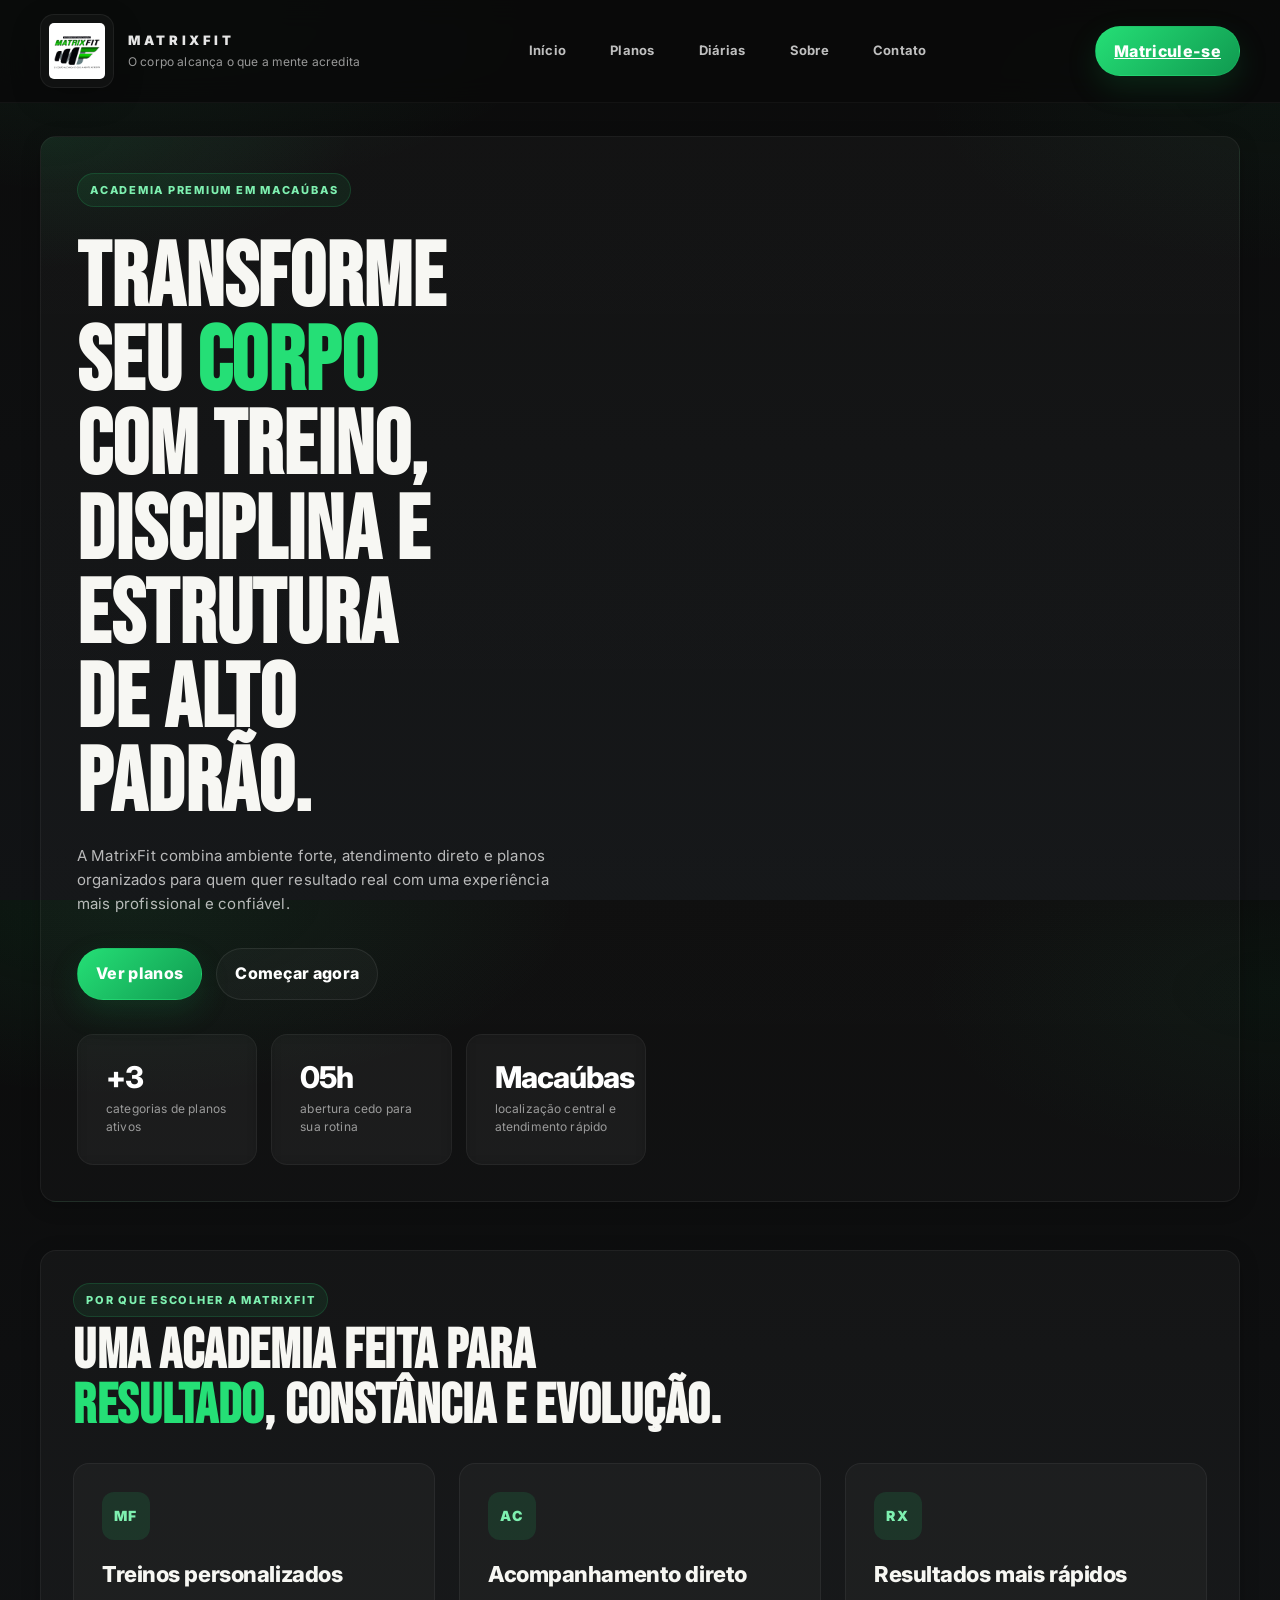
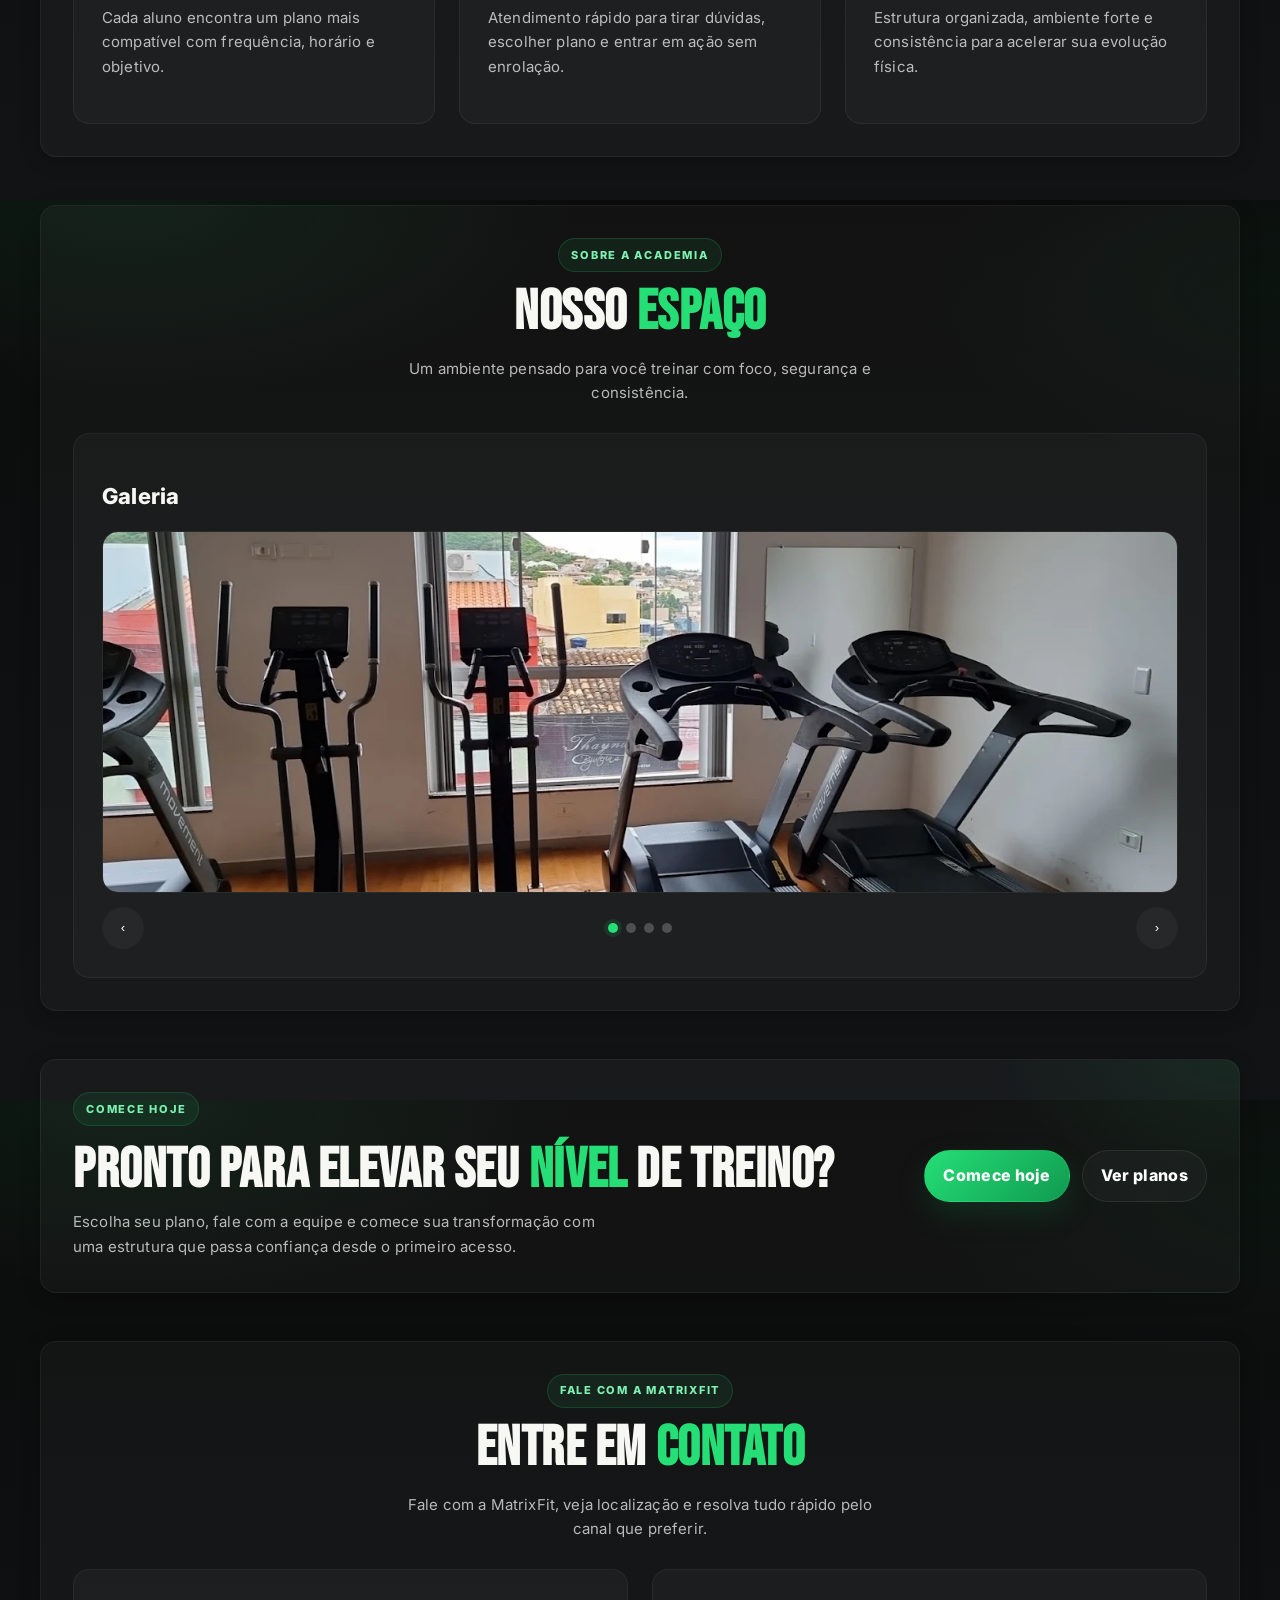
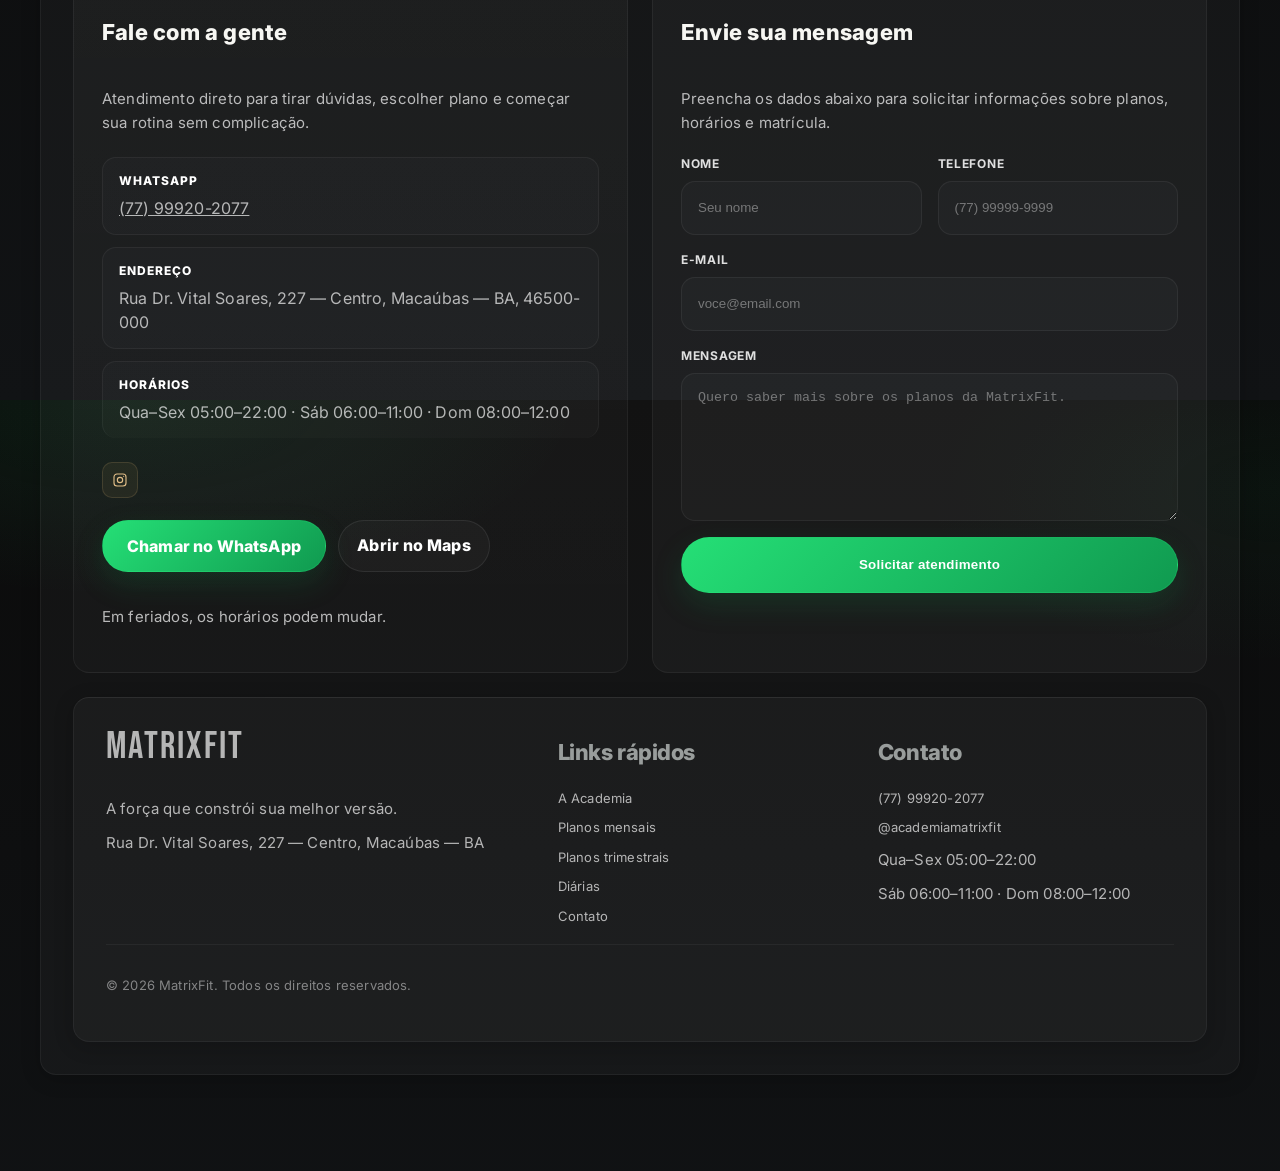
==== commit 3c14d5fc: "ok" ====
--- a/index.html
+++ b/index.html
@@ -85,11 +85,6 @@
             </div>
           </div>
 
-          <aside class="showcase__panel" aria-label="Resumo da academia">
-            <figure class="showcase__visual">
-              <img src="./assets/imagens/unnamed.png" data-fallback="./assets/image-placeholder.svg" alt="Interior da MatrixFit" loading="lazy" decoding="async" />
-            </figure>
-          </aside>
         </section>
 
         <!-- Benefícios principais com leitura rápida e foco em valor percebido -->
--- a/styles.css
+++ b/styles.css
@@ -3507,8 +3507,10 @@
 
 /* Header fixo com navegação mais limpa e botão de ação. */
 .topbar{
-  position: sticky;
+  position: fixed;
   top: 0;
+  left: 0;
+  right: 0;
   z-index: 80;
   border-bottom: 1px solid rgba(255,255,255,.06);
   background: rgba(7, 10, 11, 0.82);
@@ -3518,6 +3520,10 @@
 .topbar__inner{
   gap: 14px;
   padding: 14px 0;
+}
+
+body{
+  padding-top: 88px;
 }
 
 .brand__logo{
@@ -4852,10 +4858,15 @@
 }
 
 .page-home .showcase{
+  grid-template-columns: 1fr;
   gap: 34px;
   padding: 52px;
   background:
     linear-gradient(180deg, rgba(18,21,24,.96), rgba(11,13,16,.99));
+}
+
+.page-home .showcase__copy{
+  max-width: 920px;
 }
 
 .page-home .showcase::before,
@@ -5802,3 +5813,145 @@
     min-height: 132px;
   }
 }
+
+/* =========================================================
+   Mobile Fixes
+   Corrige menu e carrossel apenas no celular.
+   ========================================================= */
+
+@media (max-width: 768px){
+  .topbar{
+    position: fixed;
+    left: 0;
+    right: 0;
+    z-index: 120;
+  }
+
+  body{
+    padding-top: 84px;
+  }
+
+  .topbar__inner{
+    grid-template-columns: minmax(0, 1fr) auto;
+    padding: 10px 0;
+  }
+
+  .btn--topbar{
+    display: none !important;
+  }
+
+  .tabs{
+    top: calc(100% + 8px);
+    right: 0;
+    left: 0;
+    padding: 16px;
+    border-radius: 16px;
+  }
+
+  .tabs.is-open{
+    display: grid;
+  }
+
+  .tab{
+    justify-content: center;
+    text-align: center;
+  }
+
+  .page-pricing .pricing-page__switch,
+  .page-dailies .pricing-page__switch{
+    width: 100%;
+    display: grid;
+    gap: 10px;
+    padding: 0;
+    background: transparent;
+    border: 0;
+    box-shadow: none;
+  }
+
+  .page-pricing .pricing-page__switch-link,
+  .page-dailies .pricing-page__switch-link{
+    width: 100%;
+    min-height: 50px;
+  }
+
+  .page-pricing .plan-carousel,
+  .page-dailies .plan-carousel{
+    padding: 8px 0 18px;
+    min-height: auto;
+    overflow: visible;
+  }
+
+  .page-pricing .plan-carousel__arrow,
+  .page-dailies .plan-carousel__arrow{
+    display: none;
+  }
+
+  .page-pricing .plan-carousel::before,
+  .page-pricing .plan-carousel::after,
+  .page-dailies .plan-carousel::before,
+  .page-dailies .plan-carousel::after{
+    display: none;
+  }
+
+  .page-pricing .pricing-cards--variants,
+  .page-dailies .pricing-cards--variants{
+    position: relative;
+    height: auto !important;
+    min-height: 0;
+  }
+
+  .page-pricing .pricing-cards--variants .pricing-card--clean,
+  .page-dailies .pricing-cards--variants .pricing-card--clean{
+    position: relative !important;
+    top: auto !important;
+    left: auto !important;
+    width: 100% !important;
+    min-height: auto !important;
+    height: auto !important;
+    transform: none !important;
+    filter: none !important;
+    margin: 0;
+  }
+
+  .page-pricing .pricing-cards--variants .pricing-card--clean.is-prev,
+  .page-pricing .pricing-cards--variants .pricing-card--clean.is-next,
+  .page-pricing .pricing-cards--variants .pricing-card--clean.is-hidden,
+  .page-dailies .pricing-cards--variants .pricing-card--clean.is-prev,
+  .page-dailies .pricing-cards--variants .pricing-card--clean.is-next,
+  .page-dailies .pricing-cards--variants .pricing-card--clean.is-hidden{
+    display: none !important;
+    opacity: 0 !important;
+    pointer-events: none !important;
+  }
+
+  .page-pricing .pricing-cards--variants .pricing-card--clean.is-current,
+  .page-dailies .pricing-cards--variants .pricing-card--clean.is-current{
+    display: flex !important;
+    opacity: 1 !important;
+    pointer-events: auto !important;
+    z-index: 2;
+    box-shadow: 0 18px 42px rgba(0,0,0,.32);
+  }
+
+  .page-pricing .plan-carousel__dots,
+  .page-dailies .plan-carousel__dots{
+    position: relative;
+    left: auto;
+    bottom: auto;
+    transform: none;
+    width: fit-content;
+    margin: 14px auto 0;
+    padding: 6px 10px;
+    z-index: 4;
+  }
+
+  .page-pricing .pricing-card__price,
+  .page-dailies .pricing-card__price{
+    font-size: clamp(36px, 11vw, 50px) !important;
+  }
+
+  .page-pricing .pricing-card__plan,
+  .page-dailies .pricing-card__plan{
+    font-size: clamp(26px, 8vw, 34px) !important;
+  }
+}
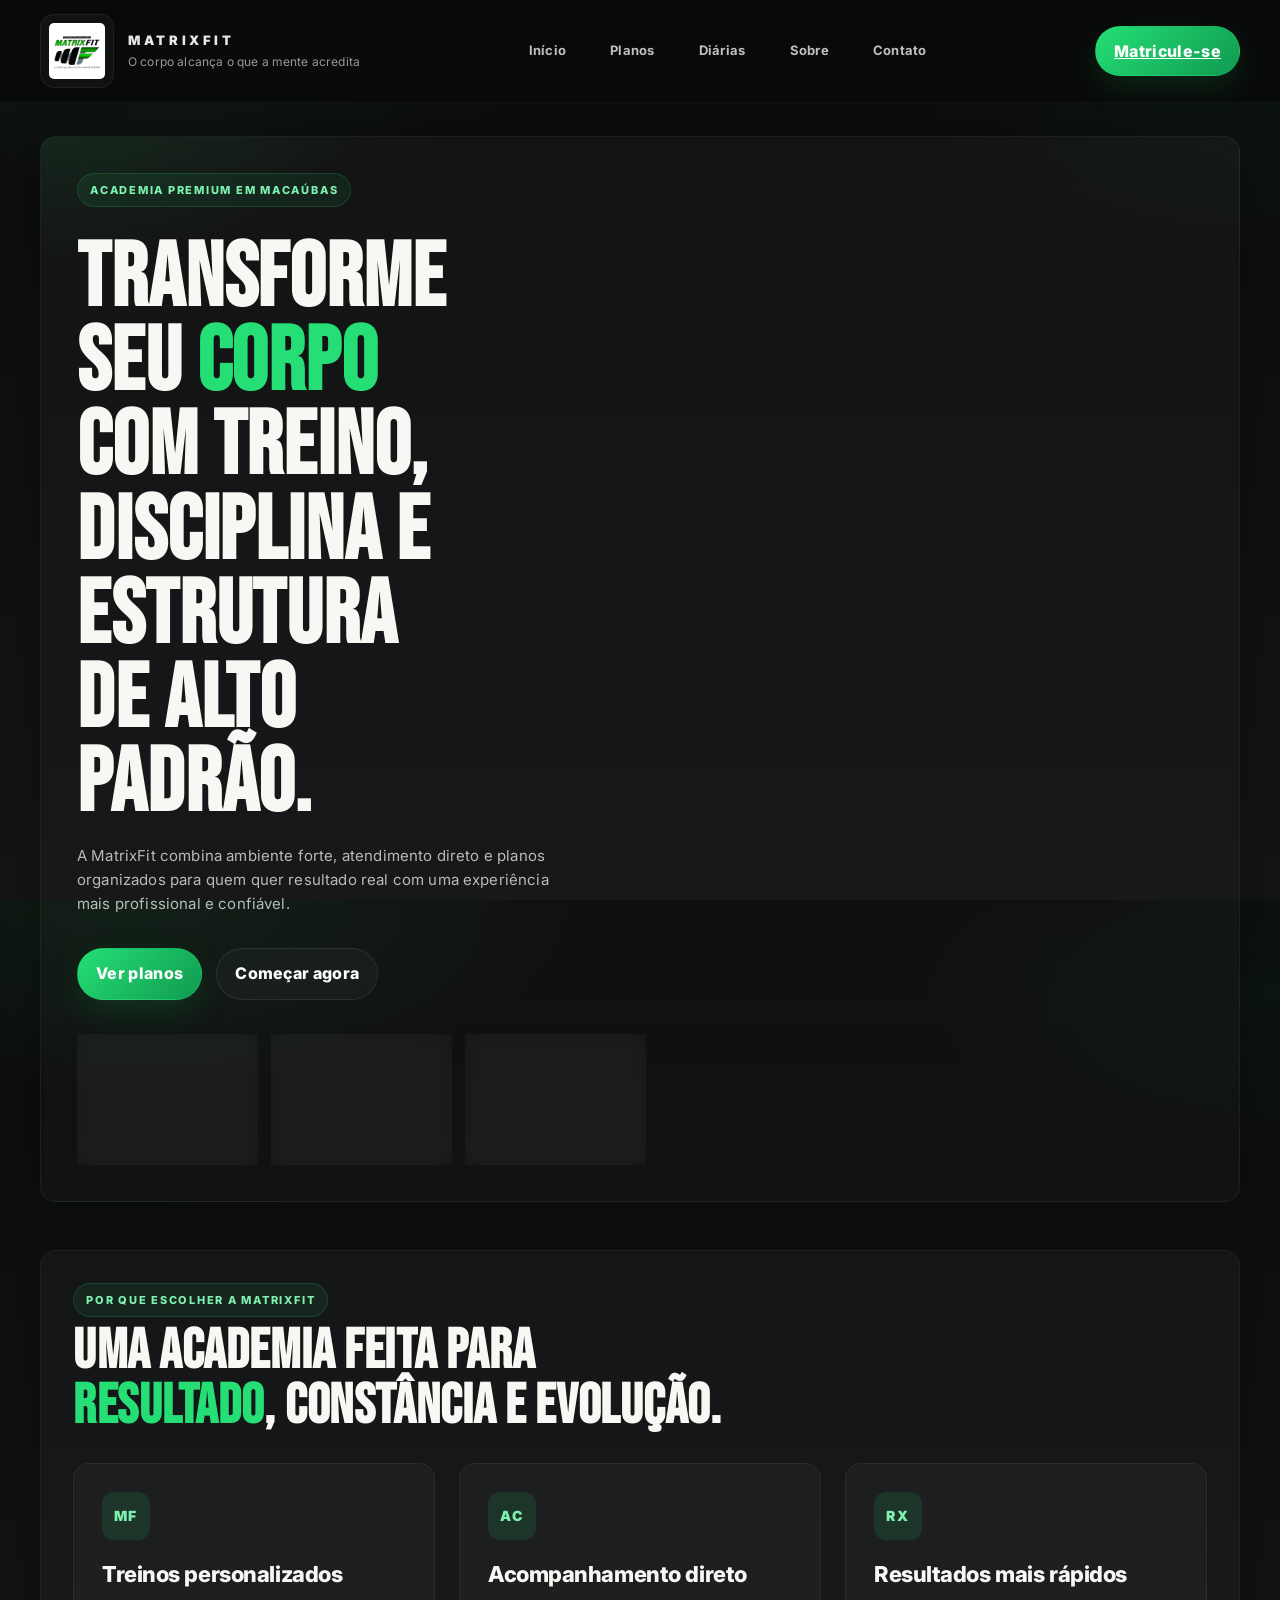
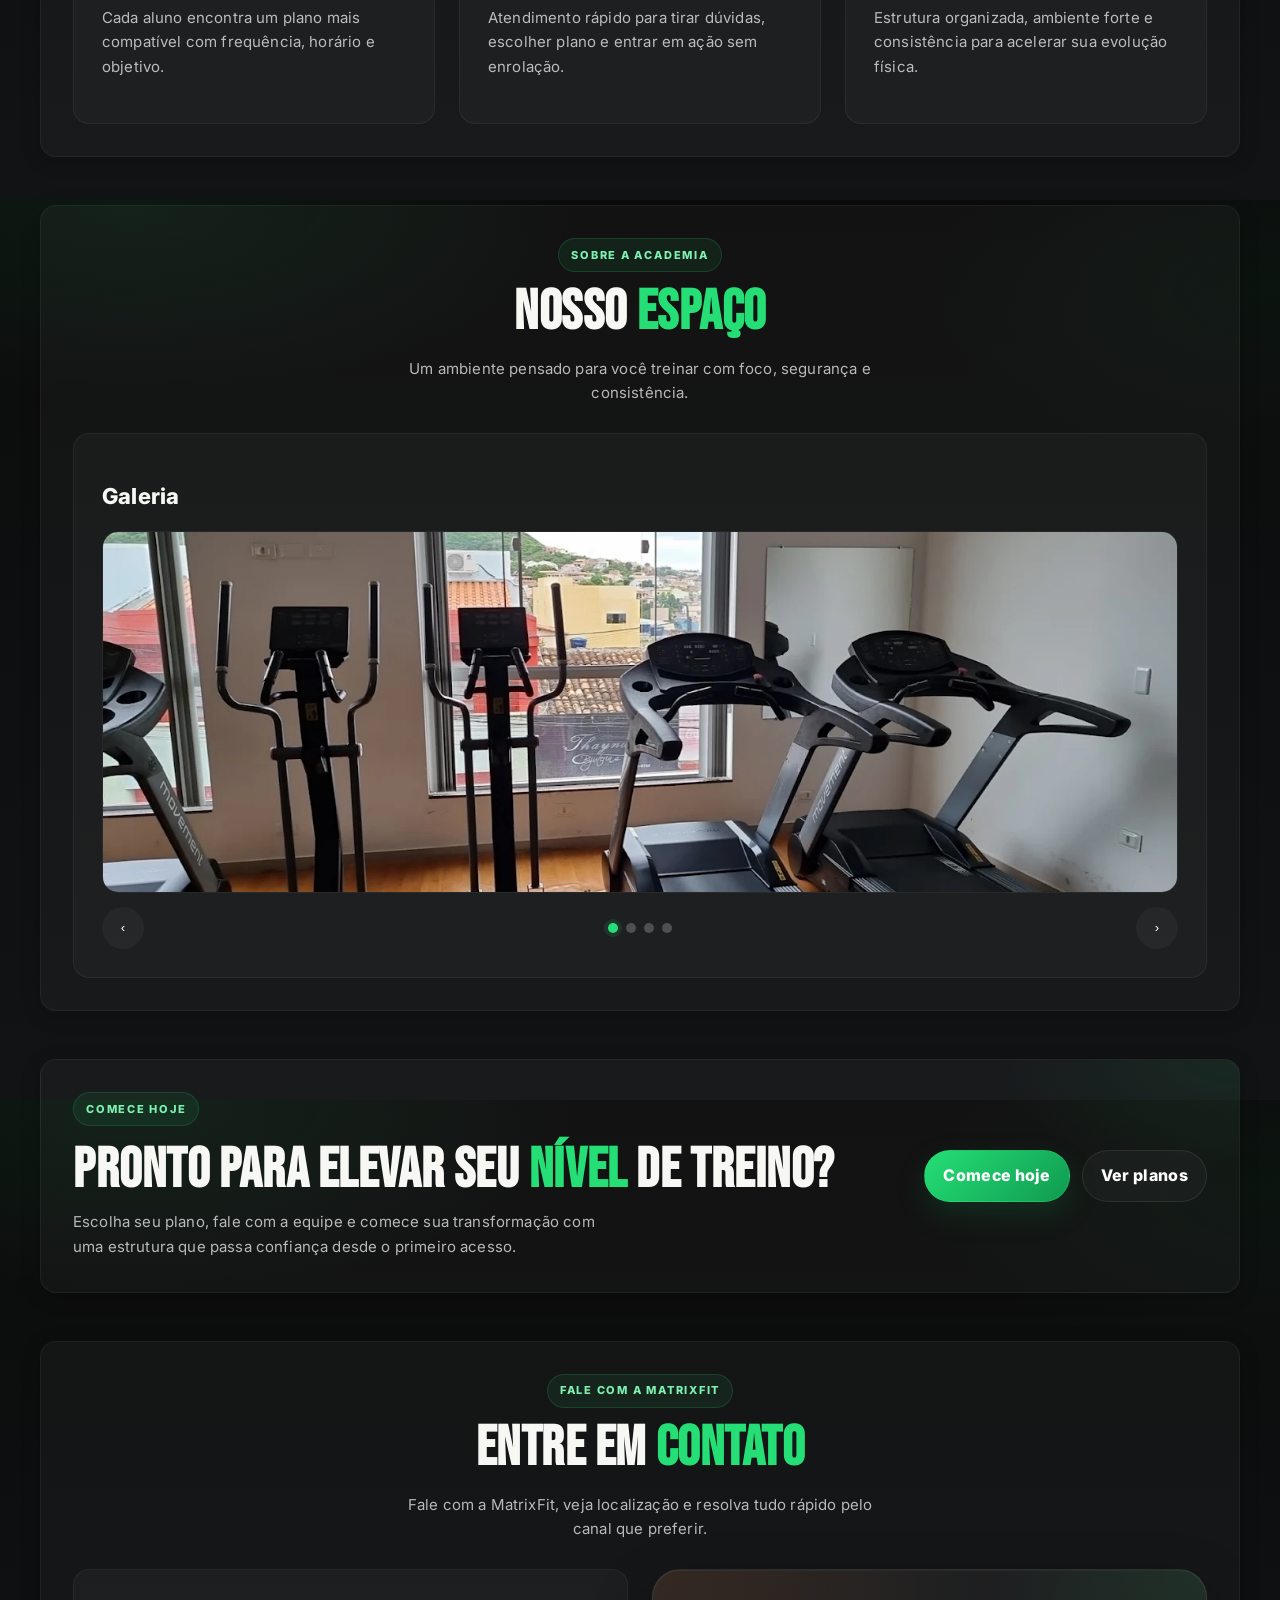
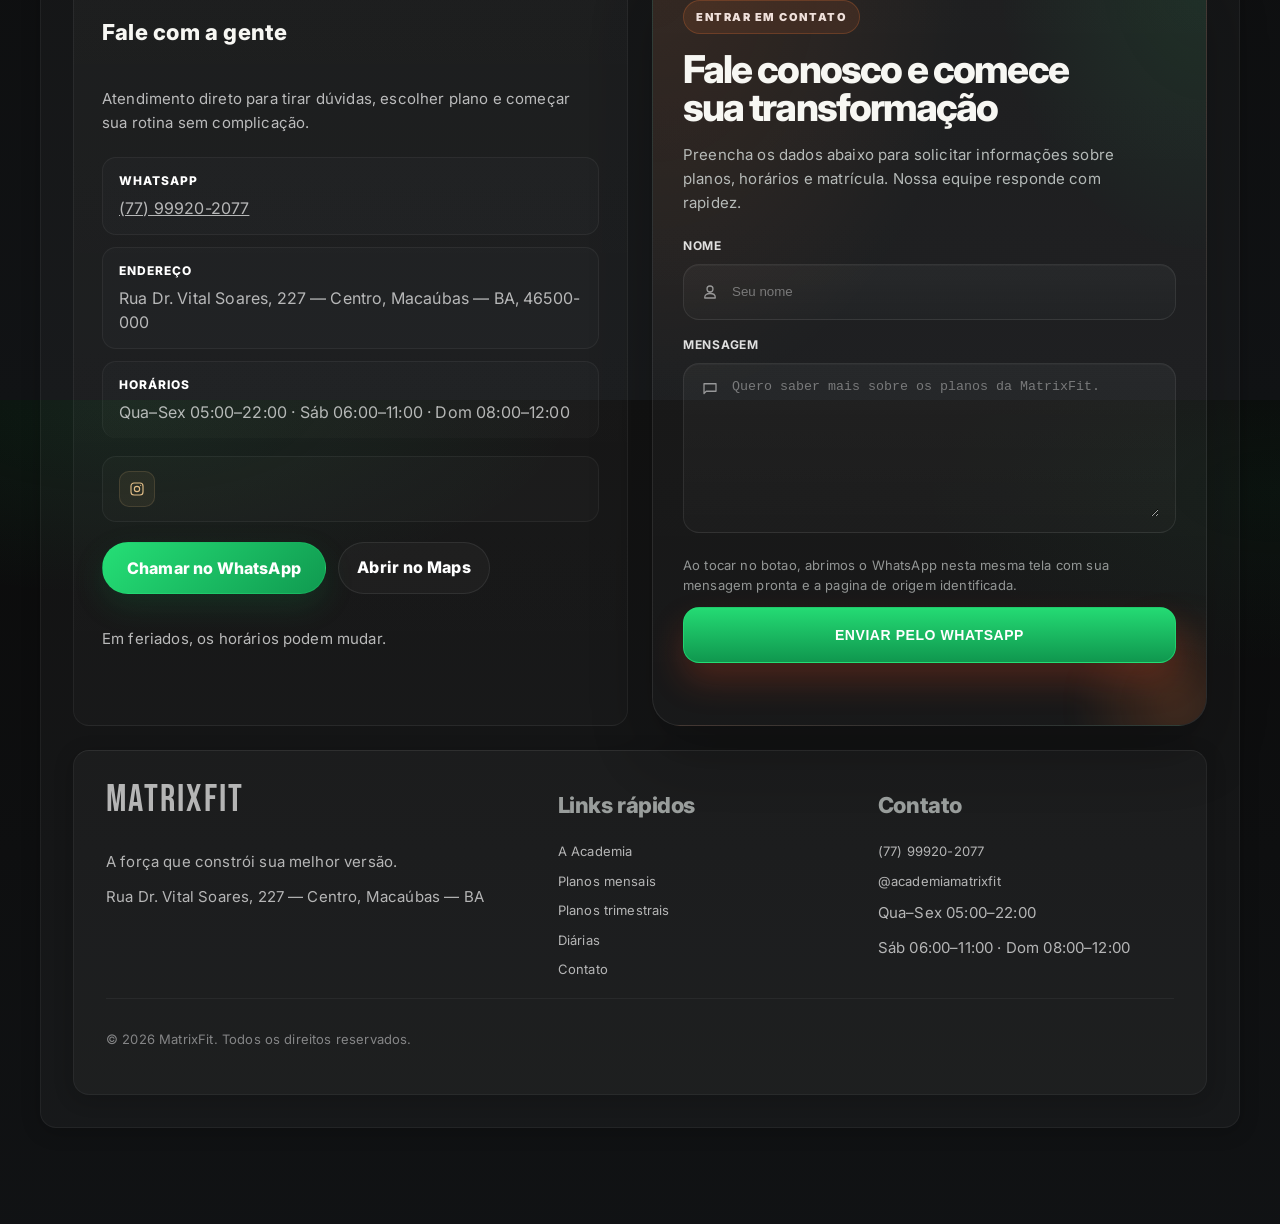
==== commit 7286f020: "Ok" ====
--- a/index.html
+++ b/index.html
@@ -10,6 +10,9 @@
       content="MatrixFit — academia de musculação. Conheça a academia, veja planos e diárias, e fale com a gente."
     />
 
+    <link rel="icon" href="./assets/favicon.svg" type="image/svg+xml" />
+    <link rel="shortcut icon" href="./assets/imagens/logo-academia.png" type="image/png" />
+    <link rel="apple-touch-icon" href="./assets/imagens/logo-academia.png" />
     <link rel="stylesheet" href="./styles.css" />
     <link rel="preload" href="./assets/imagens/logo-academia.png" as="image" />
     <script defer src="./script.js"></script>
@@ -210,34 +213,45 @@
             </article>
 
             <article class="card contact-card contact-card--form">
-              <h3 class="card__title">Envie sua mensagem</h3>
-              <p class="card__text">Preencha os dados abaixo para solicitar informações sobre planos, horários e matrícula.</p>
-
-              <form class="contact-form">
-                <div class="contact-form__grid">
+              <div class="contact-form-shell">
+                <p class="contact-form__eyebrow">Entrar em contato</p>
+                <h3 class="card__title contact-form__title">Fale conosco e comece sua transformação</h3>
+                <p class="card__text contact-form__intro">Preencha os dados abaixo para solicitar informações sobre planos, horários e matrícula. Nossa equipe responde com rapidez.</p>
+
+                <form class="contact-form" data-contact-form novalidate>
                   <label class="field">
                     <span class="field__label">Nome</span>
-                    <input class="field__input" type="text" name="nome" placeholder="Seu nome" />
+                    <span class="field__control">
+                      <span class="field__icon" aria-hidden="true">
+                        <svg viewBox="0 0 24 24" focusable="false">
+                          <path d="M12 12a4 4 0 1 0-4-4 4 4 0 0 0 4 4Zm0 2c-4.2 0-7 2.1-7 5v1h14v-1c0-2.9-2.8-5-7-5Z" />
+                        </svg>
+                      </span>
+                      <input class="field__input" type="text" name="nome" placeholder="Seu nome" required />
+                    </span>
+                    <span class="field__error">Informe seu nome.</span>
                   </label>
 
                   <label class="field">
-                    <span class="field__label">Telefone</span>
-                    <input class="field__input" type="tel" name="telefone" placeholder="(77) 99999-9999" />
+                    <span class="field__label">Mensagem</span>
+                    <span class="field__control field__control--textarea">
+                      <span class="field__icon" aria-hidden="true">
+                        <svg viewBox="0 0 24 24" focusable="false">
+                          <path d="M4 5h16v10H7l-3 3z" />
+                        </svg>
+                      </span>
+                      <textarea class="field__input field__input--textarea" name="mensagem" placeholder="Quero saber mais sobre os planos da MatrixFit." required></textarea>
+                    </span>
+                    <span class="field__error">Escreva sua mensagem.</span>
                   </label>
-                </div>
-
-                <label class="field">
-                  <span class="field__label">E-mail</span>
-                  <input class="field__input" type="email" name="email" placeholder="voce@email.com" />
-                </label>
-
-                <label class="field">
-                  <span class="field__label">Mensagem</span>
-                  <textarea class="field__input field__input--textarea" name="mensagem" placeholder="Quero saber mais sobre os planos da MatrixFit."></textarea>
-                </label>
-
-                <button class="btn btn--primary contact-form__submit" type="submit">Solicitar atendimento</button>
-              </form>
+
+                  <div class="contact-form__footer">
+                    <p class="contact-form__helper">Ao tocar no botao, abrimos o WhatsApp nesta mesma tela com sua mensagem pronta e a pagina de origem identificada.</p>
+                    <button class="btn btn--primary contact-form__submit" type="submit">Enviar pelo WhatsApp</button>
+                    <p class="contact-form__status" role="status" aria-live="polite"></p>
+                  </div>
+                </form>
+              </div>
             </article>
           </div>
 
--- a/styles.css
+++ b/styles.css
@@ -3929,6 +3929,7 @@
 
 .gallery--pagination{
   display: block;
+  touch-action: pan-y;
 }
 
 .gallery--pagination .gallery__item{
@@ -4143,6 +4144,7 @@
   padding: 22px 78px 34px;
   border-radius: 24px;
   background: linear-gradient(180deg, rgba(255,255,255,.02), rgba(255,255,255,.01));
+  touch-action: pan-y;
 }
 
 .plan-carousel::before{
@@ -5307,6 +5309,73 @@
   background: linear-gradient(180deg, rgba(255,255,255,.035), rgba(255,255,255,.02));
 }
 
+/* Melhorias visuais do formulario de contato: card premium, hierarquia e conversao. */
+.page-home .contact-card--form{
+  position: relative;
+  justify-content: center;
+  padding: 30px;
+  border-radius: 28px;
+  background:
+    radial-gradient(120% 120% at 0% 0%, rgba(255,122,50,.10), transparent 48%),
+    radial-gradient(90% 90% at 100% 0%, rgba(37,223,118,.09), transparent 42%),
+    linear-gradient(180deg, rgba(255,255,255,.045), rgba(255,255,255,.018));
+  border: 1px solid rgba(255,255,255,.08);
+  box-shadow: 0 24px 60px rgba(0,0,0,.28), inset 0 1px 0 rgba(255,255,255,.04);
+  overflow: hidden;
+}
+
+.page-home .contact-card--form::before{
+  content:"";
+  position: absolute;
+  inset: auto -80px -90px auto;
+  width: 220px;
+  height: 220px;
+  border-radius: 50%;
+  background: radial-gradient(circle, rgba(255,122,50,.18), transparent 68%);
+  filter: blur(10px);
+  pointer-events: none;
+}
+
+.page-home .contact-form-shell{
+  position: relative;
+  z-index: 1;
+  width: 100%;
+  max-width: 520px;
+  margin: 0 auto;
+  display: grid;
+  gap: 16px;
+}
+
+.page-home .contact-form__eyebrow{
+  margin: 0;
+  display: inline-flex;
+  align-items: center;
+  width: fit-content;
+  padding: 8px 12px;
+  border-radius: 999px;
+  border: 1px solid rgba(255,122,50,.22);
+  background: rgba(255,122,50,.10);
+  color: rgba(255,240,234,.92);
+  font-size: 11px;
+  font-weight: 900;
+  letter-spacing: .14em;
+  text-transform: uppercase;
+}
+
+.page-home .contact-form__title{
+  margin: 0;
+  max-width: 15ch;
+  font-size: clamp(28px, 3vw, 40px);
+  line-height: 1;
+  letter-spacing: -.05em;
+}
+
+.page-home .contact-form__intro{
+  margin: 0;
+  max-width: 50ch;
+  color: rgba(228,234,231,.76);
+}
+
 .page-home .contact__items--stacked{
   display: grid;
   gap: 12px;
@@ -5325,7 +5394,11 @@
   display: flex;
   align-items: center;
   justify-content: flex-start;
-  padding: 6px 0 2px;
+  width: 100%;
+  padding: 14px 16px;
+  border-radius: 14px;
+  background: rgba(255,255,255,.018);
+  border: 1px solid rgba(255,255,255,.05);
 }
 
 .page-home .contact-social__icon{
@@ -5375,18 +5448,18 @@
 .page-home .contact-form{
   display: grid;
   gap: 16px;
-  margin-top: 2px;
+  margin-top: 6px;
 }
 
 .page-home .contact-form__grid{
   display: grid;
-  grid-template-columns: repeat(2, minmax(0, 1fr));
+  grid-template-columns: 1fr;
   gap: 16px;
 }
 
 .page-home .field{
   display: grid;
-  gap: 8px;
+  gap: 9px;
 }
 
 .page-home .field__label{
@@ -5397,37 +5470,178 @@
   text-transform: uppercase;
 }
 
+.page-home .field__control{
+  display: grid;
+  grid-template-columns: 20px minmax(0, 1fr);
+  align-items: center;
+  gap: 12px;
+  min-height: 56px;
+  padding: 0 16px;
+  border-radius: 16px;
+  border: 1px solid rgba(255,255,255,.08);
+  background: linear-gradient(180deg, rgba(255,255,255,.04), rgba(255,255,255,.02));
+  box-shadow: inset 0 1px 0 rgba(255,255,255,.03);
+  transition: border-color .24s ease, box-shadow .24s ease, transform .24s ease, background .24s ease;
+}
+
+.page-home .field__control--textarea{
+  align-items: start;
+  padding-top: 15px;
+  padding-bottom: 15px;
+  min-height: 170px;
+}
+
+.page-home .field__icon{
+  display: inline-grid;
+  place-items: center;
+  width: 20px;
+  height: 20px;
+  color: rgba(255,255,255,.52);
+  transition: color .24s ease, transform .24s ease;
+}
+
+.page-home .field__icon svg{
+  width: 18px;
+  height: 18px;
+  fill: none;
+  stroke: currentColor;
+  stroke-width: 1.7;
+  stroke-linecap: round;
+  stroke-linejoin: round;
+}
+
 .page-home .field__input{
   width: 100%;
   min-height: 54px;
-  padding: 0 16px;
+  padding: 0;
   color: #fff;
-  background: rgba(255,255,255,.025);
-  border: 1px solid rgba(255,255,255,.06);
-  border-radius: 14px;
+  background: transparent;
+  border: 0;
+  border-radius: 0;
   outline: none;
-  transition: border-color .2s ease, box-shadow .2s ease, background .2s ease;
+  box-shadow: none;
+  transition: color .2s ease, background .2s ease;
 }
 
 .page-home .field__input::placeholder{
   color: rgba(255,255,255,.38);
 }
 
-.page-home .field__input:focus{
+.page-home .field:focus-within .field__control{
   border-color: rgba(37,223,118,.46);
-  box-shadow: 0 0 0 4px rgba(37,223,118,.10);
-  background: rgba(255,255,255,.035);
+  box-shadow: 0 0 0 4px rgba(37,223,118,.10), 0 16px 28px rgba(0,0,0,.16);
+  background: linear-gradient(180deg, rgba(255,255,255,.05), rgba(255,255,255,.025));
+  transform: translateY(-1px);
+}
+
+.page-home .field:focus-within .field__icon{
+  color: rgba(37,223,118,.88);
+  transform: scale(1.05);
 }
 
 .page-home .field__input--textarea{
-  min-height: 148px;
-  padding: 16px;
+  min-height: 138px;
+  padding: 0;
   resize: vertical;
+}
+
+.page-home .field__error{
+  display: none;
+  margin: 0;
+  color: #ffb4b4;
+  font-size: 12px;
+  line-height: 1.4;
+}
+
+.page-home .field.is-invalid .field__control{
+  border-color: rgba(255,94,94,.58);
+  box-shadow: 0 0 0 4px rgba(255,94,94,.10);
+}
+
+.page-home .field.is-invalid .field__icon{
+  color: rgba(255,150,150,.88);
+}
+
+.page-home .field.is-invalid .field__error{
+  display: block;
+}
+
+.page-home .contact-form__footer{
+  display: grid;
+  gap: 12px;
+  margin-top: 6px;
+}
+
+.page-home .contact-form__helper{
+  margin: 0;
+  color: rgba(228,234,231,.60);
+  font-size: 13px;
+  line-height: 1.55;
 }
 
 .page-home .contact-form__submit{
   width: 100%;
   min-height: 56px;
+  position: relative;
+  justify-content: center;
+  border-radius: 16px;
+  font-size: 14px;
+  letter-spacing: .04em;
+  text-transform: uppercase;
+  color: #fff;
+  border-color: rgba(37,223,118,.72);
+  background: linear-gradient(180deg, rgba(37,223,118,.98), rgba(16,154,80,.98));
+  box-shadow: 0 18px 34px rgba(255,79,31,.22);
+}
+
+.page-home .contact-form__submit:hover,
+.page-home .contact-form__submit:focus-visible{
+  transform: translateY(-2px);
+  box-shadow: 0 22px 36px rgba(16,154,80,.28);
+}
+
+.page-home .contact-form__submit.is-loading{
+  pointer-events: none;
+  color: rgba(255,255,255,.92);
+}
+
+.page-home .contact-form__submit.is-loading::after{
+  content:"";
+  position: absolute;
+  right: 18px;
+  width: 16px;
+  height: 16px;
+  border-radius: 50%;
+  border: 2px solid rgba(255,255,255,.35);
+  border-top-color: #fff;
+  animation: contactSpin .8s linear infinite;
+}
+
+.page-home .contact-form__status{
+  min-height: 20px;
+  margin: 0;
+  font-size: 13px;
+  line-height: 1.5;
+  opacity: 0;
+  transform: translateY(4px);
+  transition: opacity .24s ease, transform .24s ease, color .24s ease;
+}
+
+.page-home .contact-form__status.is-visible{
+  opacity: 1;
+  transform: translateY(0);
+}
+
+.page-home .contact-form__status.is-success{
+  color: rgba(149,255,191,.96);
+}
+
+.page-home .contact-form__status.is-error{
+  color: rgba(255,178,178,.94);
+}
+
+@keyframes contactSpin{
+  to{ transform: rotate(360deg); }
 }
 
 .academy-strip{
@@ -5955,3 +6169,409 @@
     font-size: clamp(26px, 8vw, 34px) !important;
   }
 }
+
+/* =========================================================
+   Mobile Final Overrides
+   Camada final para celular: preserva o desktop e consolida
+   header, tipografia, grids, cards e áreas clicáveis.
+   ========================================================= */
+
+@media (max-width: 768px){
+  /* Base mobile: evita overflow lateral e cria respiro consistente. */
+  html,
+  body{
+    max-width: 100%;
+    overflow-x: hidden;
+  }
+
+  .container,
+  .page-home .container,
+  .page-pricing .container,
+  .page-dailies .container{
+    width: min(100% - 40px, var(--container));
+  }
+
+  body{
+    padding-top: 76px;
+  }
+
+  .main,
+  .page-home .main,
+  .page-pricing .main,
+  .page-dailies .main{
+    padding: 18px 0 48px;
+  }
+
+  h1,
+  h2,
+  h3,
+  .showcase__title,
+  .page-home .showcase__title,
+  .pricing-page__title,
+  .panel__title,
+  .cta-band__title,
+  .plan-group__title,
+  .pricing-card__plan,
+  .pricing-banner__title{
+    text-wrap: balance;
+  }
+
+  .showcase__title,
+  .page-home .showcase__title,
+  .pricing-page__title,
+  .panel__title,
+  .cta-band__title,
+  .plan-group__title{
+    font-size: clamp(30px, 9vw, 46px) !important;
+    line-height: 1.02;
+    letter-spacing: -.05em;
+    max-width: 100%;
+  }
+
+  .card__title,
+  .benefit-card__title,
+  .footer__title,
+  .pricing-banner__title,
+  .pricing-card__plan{
+    font-size: clamp(20px, 6.2vw, 28px) !important;
+    line-height: 1.12;
+  }
+
+  .showcase__text,
+  .page-home .showcase__text,
+  .panel__desc,
+  .cta-band__text,
+  .pricing-page__text,
+  .plan-group__text,
+  .card__text,
+  .benefit-card__text,
+  .footer__text,
+  .muted,
+  .contact__items p,
+  .pricing-card__subtitle,
+  .daily-card__text{
+    font-size: 14px !important;
+    line-height: 1.65;
+  }
+
+  /* Header mobile: compacto, fácil de alcançar e com menu estável. */
+  .topbar{
+    position: fixed;
+    left: 0;
+    right: 0;
+    z-index: 140;
+  }
+
+  .topbar__inner{
+    min-height: 64px;
+    padding: 8px 0;
+    gap: 12px;
+  }
+
+  .brand{
+    gap: 10px;
+  }
+
+  .brand__logo{
+    width: 50px;
+    padding: 7px;
+    border-radius: 14px;
+  }
+
+  .brand__text{
+    gap: 2px;
+    min-width: 0;
+  }
+
+  .brand__name{
+    font-size: 10px;
+    letter-spacing: .18em;
+  }
+
+  .brand__tagline{
+    font-size: 10px;
+    line-height: 1.35;
+  }
+
+  .topbar__toggle{
+    width: 44px;
+    height: 44px;
+    border-radius: 12px;
+  }
+
+  .tabs{
+    top: calc(100% + 8px);
+    max-height: calc(100vh - 96px);
+    overflow-y: auto;
+    padding: 14px;
+    border-radius: 16px;
+  }
+
+  .tab,
+  .btn,
+  .contact__cta,
+  .pricing-page__switch-link,
+  .field__input,
+  .contact-form__submit,
+  .btn--pricing,
+  .btn--pricing-secondary{
+    min-height: 48px;
+  }
+
+  .tab,
+  .btn,
+  .contact__cta,
+  .pricing-page__switch-link,
+  .btn--pricing,
+  .btn--pricing-secondary{
+    width: 100%;
+  }
+
+  /* Home: reduz peso visual inicial e organiza leitura em blocos. */
+  .page-home .main > .container,
+  .plan-groups{
+    gap: 28px;
+  }
+
+  .showcase,
+  .page-home .showcase,
+  .benefits,
+  .page-home .benefits,
+  .cta-band,
+  .page-home .cta-band,
+  .footer--site,
+  .page-home .footer--site{
+    padding: 22px 18px;
+    border-radius: 24px;
+  }
+
+  .panel,
+  .page-home .panel{
+    padding-top: 28px;
+  }
+
+  .showcase,
+  .page-home .showcase,
+  .showcase__copy,
+  .showcase__panel,
+  .benefits__grid,
+  .grid,
+  .grid--2,
+  .contact-layout,
+  .contact-form__grid,
+  .footer__grid,
+  .gallery,
+  .academy-gallery{
+    grid-template-columns: 1fr;
+  }
+
+  .showcase,
+  .page-home .showcase{
+    gap: 18px;
+  }
+
+  .showcase__actions,
+  .cta-band__actions,
+  .contact-card__actions,
+  .pricing-card__actions,
+  .pricing-page__switch{
+    display: grid;
+    grid-template-columns: 1fr;
+    gap: 10px;
+  }
+
+  .showcase__visual,
+  .page-home .showcase__visual{
+    width: 100%;
+    min-height: 220px;
+    border-radius: 20px;
+    overflow: hidden;
+  }
+
+  .showcase__visual img,
+  .page-home .showcase__visual img,
+  .gallery__item img,
+  .academy-gallery .gallery--pagination .gallery__item img{
+    width: 100%;
+    min-height: 200px;
+    height: auto;
+    object-fit: cover;
+  }
+
+  .showcase__stats,
+  .page-home .showcase__stats,
+  .benefits__grid,
+  .page-home .benefits__grid,
+  .grid,
+  .footer__grid{
+    gap: 14px;
+  }
+
+  .stat,
+  .benefit-card,
+  .card,
+  .contact-card,
+  .offer,
+  .note{
+    width: 100%;
+    padding: 18px;
+    border-radius: 20px;
+  }
+
+  .page-home .contact-card--info,
+  .page-home .contact-card--form{
+    padding: 22px 18px;
+    gap: 16px;
+  }
+
+  .page-home .contact__items--stacked,
+  .page-home .contact-card__actions,
+  .page-home .contact-form,
+  .page-home .contact-form__grid{
+    gap: 12px;
+  }
+
+  .page-home .contact__items--stacked p,
+  .page-home .contact-social{
+    padding: 14px;
+    border-radius: 14px;
+  }
+
+  .page-home .contact-social{
+    min-height: 64px;
+  }
+
+  .page-home .contact-social__icon{
+    width: 40px;
+    height: 40px;
+  }
+
+  .page-home .label,
+  .field__label,
+  .page-home .field__label{
+    font-size: 11px;
+    letter-spacing: .08em;
+  }
+
+  .field__input,
+  .page-home .field__input{
+    width: 100%;
+    padding-left: 14px;
+    padding-right: 14px;
+    font-size: 16px;
+  }
+
+  .field__input--textarea,
+  .page-home .field__input--textarea{
+    min-height: 136px;
+  }
+
+  /* Planos e diárias: uma coluna, sem esconder cards no mobile. */
+  .page-pricing .pricing-page__head,
+  .page-dailies .pricing-page__head{
+    margin-bottom: 18px;
+    gap: 12px;
+  }
+
+  .plan-group,
+  .pricing-banner{
+    gap: 14px;
+    padding: 18px;
+    border-radius: 22px;
+  }
+
+  .page-pricing .plan-carousel,
+  .page-dailies .plan-carousel{
+    padding: 0;
+    min-height: auto;
+    overflow: visible;
+  }
+
+  .page-pricing .plan-carousel__arrow,
+  .page-dailies .plan-carousel__arrow,
+  .page-pricing .plan-carousel__dots,
+  .page-dailies .plan-carousel__dots{
+    display: none !important;
+  }
+
+  .page-pricing .pricing-cards--variants,
+  .page-dailies .pricing-cards--variants{
+    display: grid !important;
+    grid-template-columns: 1fr;
+    gap: 16px;
+    height: auto !important;
+    min-height: 0;
+  }
+
+  .page-pricing .pricing-cards--variants .pricing-card--clean,
+  .page-pricing .pricing-cards--variants .pricing-card--clean.is-current,
+  .page-pricing .pricing-cards--variants .pricing-card--clean.is-prev,
+  .page-pricing .pricing-cards--variants .pricing-card--clean.is-next,
+  .page-pricing .pricing-cards--variants .pricing-card--clean.is-hidden,
+  .page-dailies .pricing-cards--variants .pricing-card--clean,
+  .page-dailies .pricing-cards--variants .pricing-card--clean.is-current,
+  .page-dailies .pricing-cards--variants .pricing-card--clean.is-prev,
+  .page-dailies .pricing-cards--variants .pricing-card--clean.is-next,
+  .page-dailies .pricing-cards--variants .pricing-card--clean.is-hidden{
+    display: flex !important;
+    position: relative !important;
+    top: auto !important;
+    left: auto !important;
+    width: 100% !important;
+    min-height: auto !important;
+    height: auto !important;
+    margin: 0 !important;
+    padding: 22px 20px 20px !important;
+    transform: none !important;
+    opacity: 1 !important;
+    filter: none !important;
+    pointer-events: auto !important;
+    z-index: auto !important;
+    border-radius: 24px;
+    box-shadow: 0 18px 42px rgba(0,0,0,.26);
+  }
+
+  .page-pricing .pricing-cards--variants .pricing-card__price,
+  .page-dailies .pricing-cards--variants .pricing-card__price{
+    font-size: clamp(34px, 10vw, 46px) !important;
+  }
+
+  .page-pricing .pricing-cards--variants .pricing-card__subtitle,
+  .page-dailies .pricing-cards--variants .pricing-card__subtitle,
+  .page-pricing .pricing-cards--variants .pricing-card__features li,
+  .page-dailies .pricing-cards--variants .pricing-card__features li{
+    font-size: 13px;
+    line-height: 1.6;
+  }
+
+  .page-pricing .pricing-cards--variants .pricing-card__actions,
+  .page-dailies .pricing-cards--variants .pricing-card__actions{
+    display: grid;
+    grid-template-columns: 1fr;
+    gap: 10px;
+  }
+
+  .page-pricing .pricing-banner .btn,
+  .page-dailies .pricing-banner .btn{
+    width: 100%;
+  }
+
+  /* Footer e áreas finais: leitura limpa e bom respiro no scroll. */
+  .footer,
+  .page-home .footer,
+  .footer--site,
+  .page-home .footer--site{
+    margin-top: 18px;
+  }
+
+  .footer__inner,
+  .footer__grid{
+    gap: 12px;
+  }
+
+  .footer__column a{
+    display: inline-flex;
+    min-height: 44px;
+    align-items: center;
+  }
+}
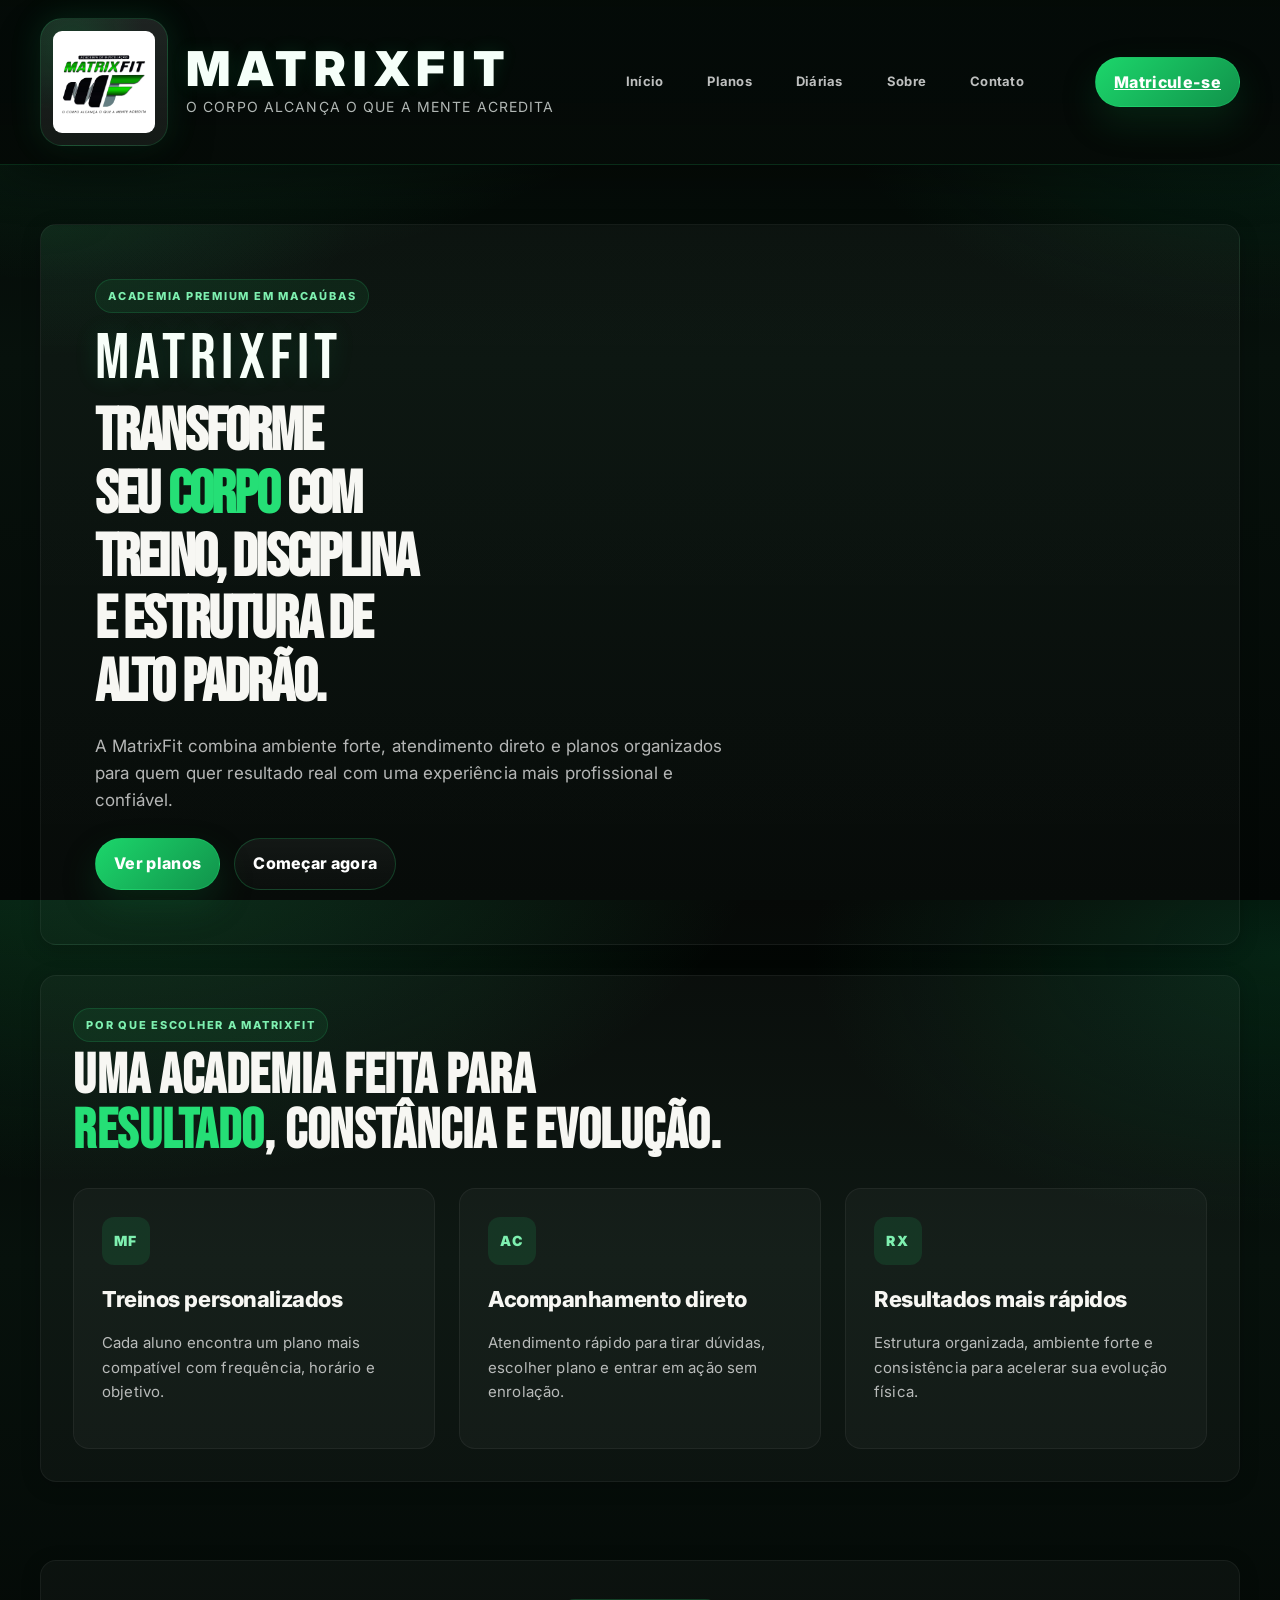
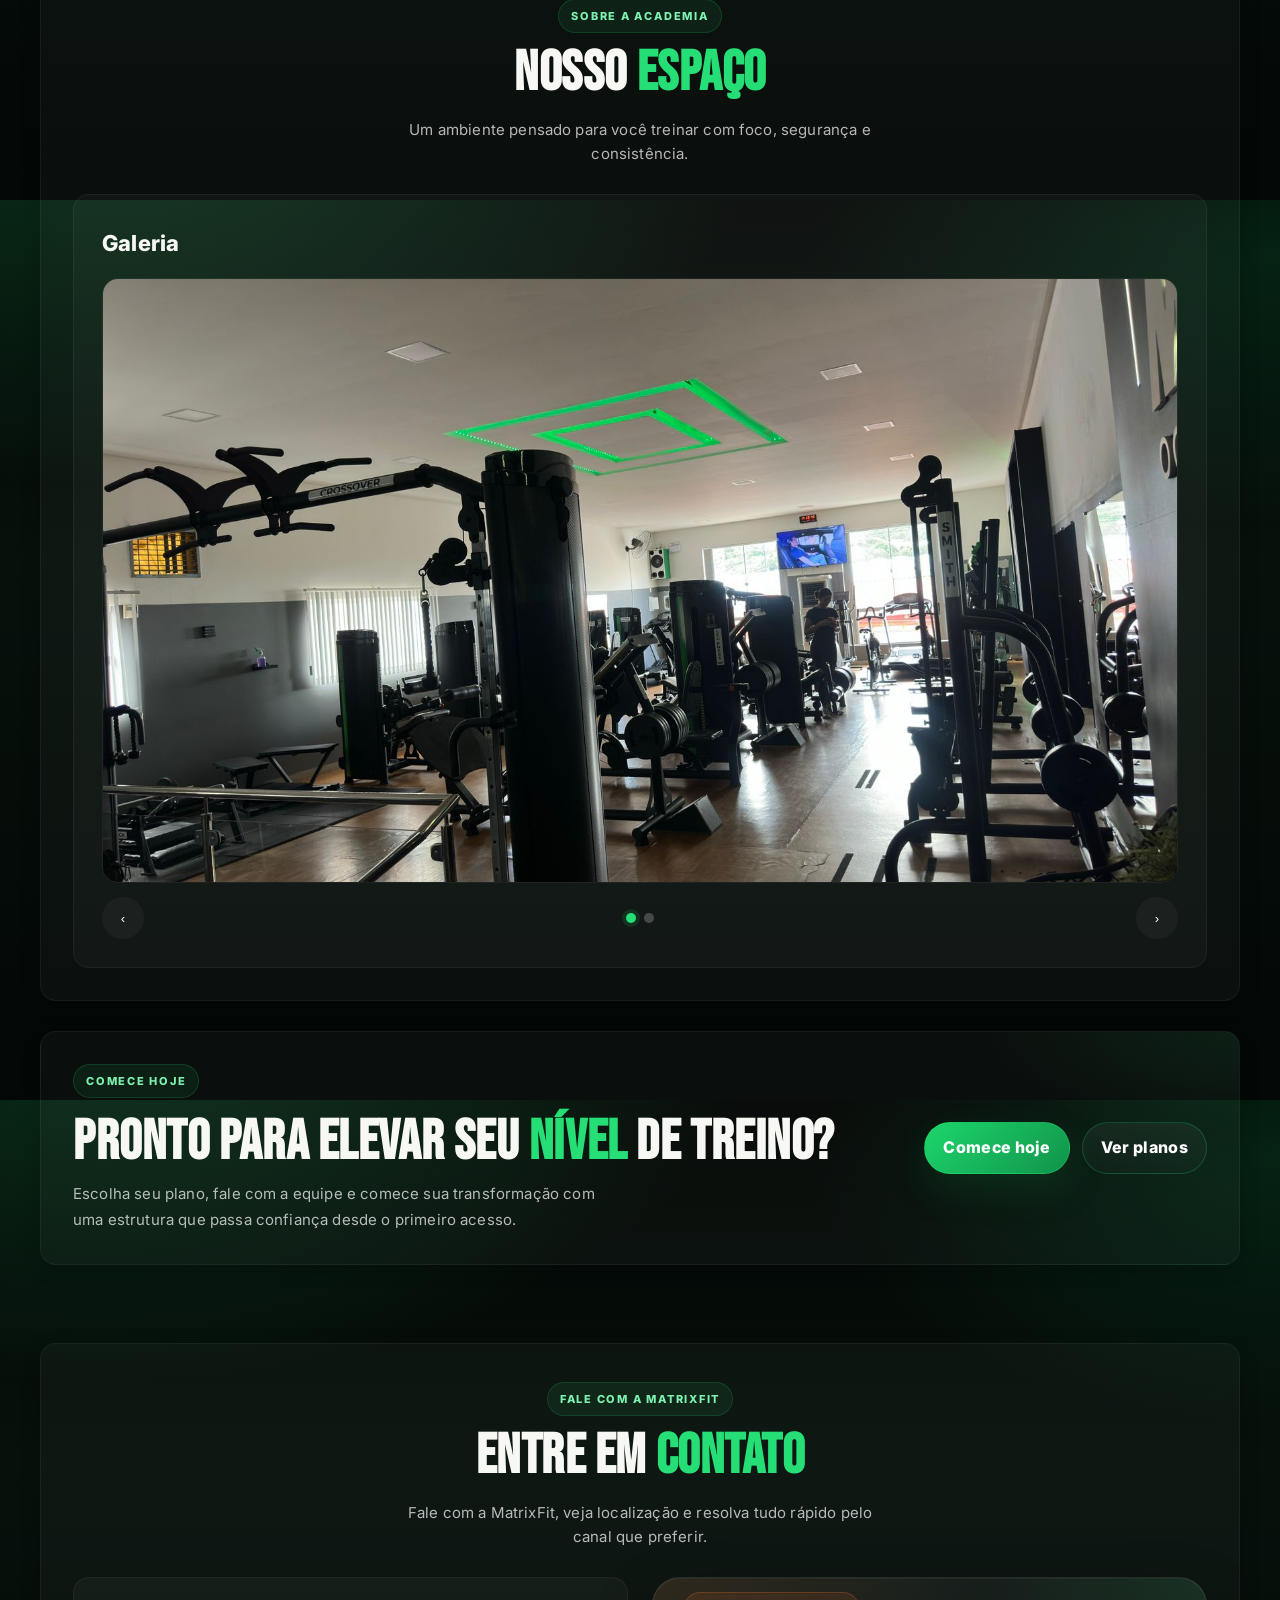
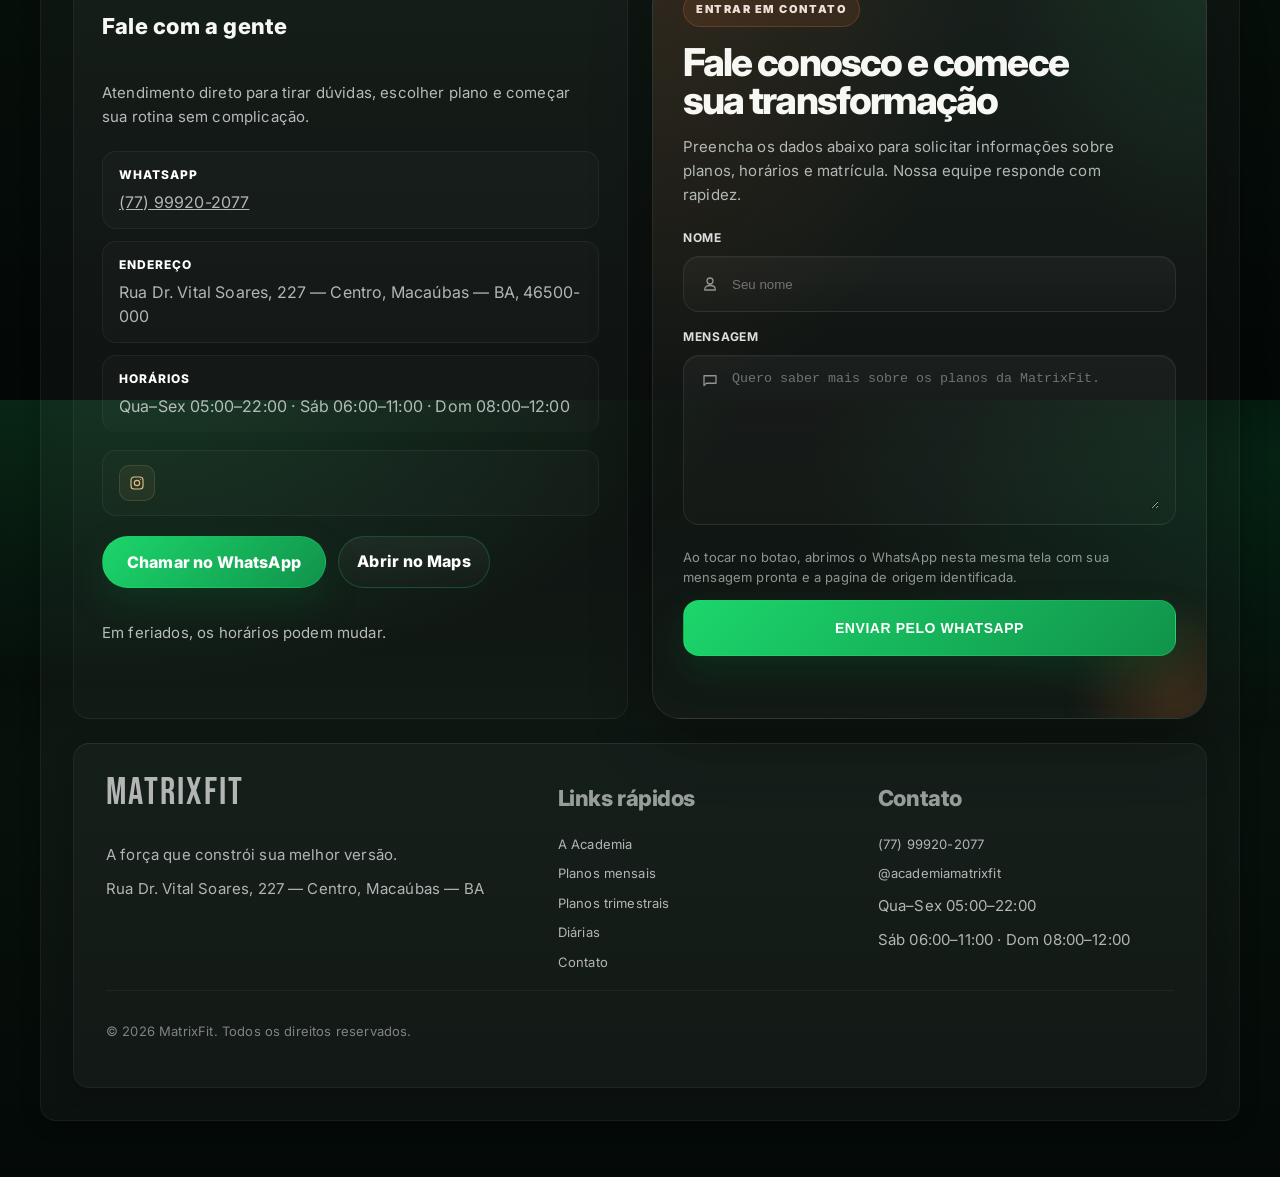
==== commit 00619730: "okkk" ====
--- a/index.html
+++ b/index.html
@@ -11,10 +11,10 @@
     />
 
     <link rel="icon" href="./assets/favicon.svg" type="image/svg+xml" />
-    <link rel="shortcut icon" href="./assets/imagens/logo-academia.png" type="image/png" />
-    <link rel="apple-touch-icon" href="./assets/imagens/logo-academia.png" />
+    <link rel="shortcut icon" href="./assets/logo.png" type="image/png" />
+    <link rel="apple-touch-icon" href="./assets/logo.png" />
     <link rel="stylesheet" href="./styles.css" />
-    <link rel="preload" href="./assets/imagens/logo-academia.png" as="image" />
+    <link rel="preload" href="./assets/logo.png" as="image" />
     <script defer src="./script.js"></script>
   </head>
   <body class="page-home">
@@ -25,11 +25,11 @@
         <div class="brand" aria-label="MatrixFit">
           <img
             class="brand__logo"
-            src="./assets/imagens/logo-academia.png"
+            src="./assets/logo.png"
             data-fallback="./assets/logo-placeholder.svg"
             alt="Logo MatrixFit"
-            width="180"
-            height="90"
+            width="220"
+            height="110"
             loading="eager"
             decoding="async"
           />
@@ -62,6 +62,7 @@
         <section class="showcase" aria-label="Apresentação da MatrixFit">
           <div class="showcase__copy">
             <p class="eyebrow">Academia premium em Macaúbas</p>
+            <p class="showcase__brand">MatrixFit</p>
             <h1 class="showcase__title">TRANSFORME SEU <span class="highlight">CORPO</span> COM TREINO, DISCIPLINA E ESTRUTURA DE ALTO PADRÃO.</h1>
             <p class="showcase__text">
               A MatrixFit combina ambiente forte, atendimento direto e planos organizados para quem quer resultado real com uma experiência mais profissional e confiável.
@@ -70,21 +71,6 @@
             <div class="showcase__actions">
               <a class="btn btn--primary" href="./planos.html">Ver planos</a>
               <a class="btn btn--ghost" href="#painel-contato">Começar agora</a>
-            </div>
-
-            <div class="showcase__stats" aria-label="Resumo rápido">
-              <div class="stat">
-                <span class="stat__value">+3</span>
-                <span class="stat__label">categorias de planos ativos</span>
-              </div>
-              <div class="stat">
-                <span class="stat__value">05h</span>
-                <span class="stat__label">abertura cedo para sua rotina</span>
-              </div>
-              <div class="stat">
-                <span class="stat__value">Macaúbas</span>
-                <span class="stat__label">localização central e atendimento rápido</span>
-              </div>
             </div>
           </div>
 
@@ -140,16 +126,10 @@
               <h3 class="card__title">Galeria</h3>
               <div class="gallery gallery--pagination" aria-label="Fotos da academia">
                 <figure class="gallery__item">
-                  <img src="./assets/imagens/unnamed.png" data-fallback="./assets/image-placeholder.svg" alt="Área de musculação" loading="lazy" decoding="async" />
+                    <img src="./assets/galeria/salão01.png" data-fallback="./assets/image-placeholder.svg" alt="Esteiras e equipamentos da academia" loading="lazy" decoding="async" />
                 </figure>
                 <figure class="gallery__item">
-                  <img src="./assets/imagens/logo-academia.png" data-fallback="./assets/image-placeholder.svg" alt="Identidade visual da MatrixFit" loading="lazy" decoding="async" />
-                </figure>
-                <figure class="gallery__item">
-                  <img src="./assets/imagens/unnamed.png" data-fallback="./assets/image-placeholder.svg" alt="Espaço interno da academia" loading="lazy" decoding="async" />
-                </figure>
-                <figure class="gallery__item">
-                  <img src="./assets/imagens/logo-academia.png" data-fallback="./assets/image-placeholder.svg" alt="Marca MatrixFit" loading="lazy" decoding="async" />
+                    <img src="./assets/galeria/unnamed.png" data-fallback="./assets/image-placeholder.svg" alt="Espaço interno da academia" loading="lazy" decoding="async" />
                 </figure>
               </div>
             </article>
--- a/styles.css
+++ b/styles.css
@@ -4168,15 +4168,15 @@
 }
 
 .pricing-cards--variants{
-  height: 640px;
+  height: 720px;
 }
 
 .pricing-cards--variants .pricing-card--clean{
   top: 18px;
-  width: min(440px, calc(100% - 64px));
-  min-height: 560px;
-  height: 560px;
-  padding: 28px 28px 24px;
+  width: min(500px, calc(100% - 96px));
+  min-height: 628px;
+  height: 628px;
+  padding: 32px 30px 28px;
   border-radius: 24px;
   border: 1px solid rgba(255,255,255,.08);
   background:
@@ -4201,20 +4201,24 @@
 }
 
 .pricing-cards--variants .pricing-card--clean.is-current{
+  transform: translateX(-50%) scale(1.04);
+  filter: saturate(1.02) blur(0);
   border-color: rgba(250,204,21,.24);
   box-shadow: 0 30px 70px rgba(0,0,0,.48);
 }
 
 .pricing-cards--variants .pricing-card--clean.is-prev{
-  transform: translateX(calc(-50% - 300px)) scale(.8);
+  transform: translateX(calc(-50% - 332px)) scale(.76);
+  filter: saturate(.72) blur(1.4px);
 }
 
 .pricing-cards--variants .pricing-card--clean.is-next{
-  transform: translateX(calc(-50% + 300px)) scale(.8);
+  transform: translateX(calc(-50% + 332px)) scale(.76);
+  filter: saturate(.72) blur(1.4px);
 }
 
 .pricing-cards--variants .pricing-card__top{
-  min-height: 90px;
+  min-height: 108px;
 }
 
 .pricing-cards--variants .pricing-card__plan{
@@ -4259,6 +4263,12 @@
 
 .pricing-card__actions{
   gap: 10px;
+  padding-top: 6px;
+}
+
+.pricing-cards--variants .btn--pricing,
+.pricing-cards--variants .btn--pricing-secondary{
+  min-height: 54px;
 }
 
 .page-pricing .btn--pricing,
@@ -4285,6 +4295,38 @@
 
 .plan-carousel__dot.is-active{
   background: linear-gradient(90deg, var(--site-red), var(--site-gold));
+}
+
+/* Cards de diarias: possuem texto adicional, então precisam de mais altura. */
+.page-dailies .pricing-cards--variants{
+  height: 780px;
+}
+
+.page-dailies .pricing-cards--variants .pricing-card--clean{
+  min-height: 688px;
+  height: 688px;
+  padding-bottom: 30px;
+}
+
+.page-dailies .pricing-cards--variants .pricing-card__top{
+  min-height: 122px;
+}
+
+.page-dailies .pricing-cards--variants .daily-card__text{
+  margin: 2px 0 0;
+  padding: 14px 14px 13px;
+  border-radius: 16px;
+  border: 1px solid rgba(255,255,255,.08);
+  background: rgba(255,255,255,.035);
+}
+
+.page-dailies .pricing-cards--variants .pricing-card__features{
+  gap: 10px;
+}
+
+.page-dailies .pricing-cards--variants .pricing-card__actions{
+  margin-top: auto;
+  padding-top: 10px;
 }
 
 /* Animações leves para dar refinamento sem exagero. */
@@ -4338,21 +4380,34 @@
   }
 
   .pricing-cards--variants{
-    height: 600px;
+    height: 668px;
   }
 
   .pricing-cards--variants .pricing-card--clean{
-    width: min(410px, calc(100% - 40px));
-    min-height: 530px;
-    height: 530px;
+    width: min(452px, calc(100% - 44px));
+    min-height: 586px;
+    height: 586px;
   }
 
   .pricing-cards--variants .pricing-card--clean.is-prev{
-    transform: translateX(calc(-50% - 220px)) scale(.77);
+    transform: translateX(calc(-50% - 246px)) scale(.77);
   }
 
   .pricing-cards--variants .pricing-card--clean.is-next{
-    transform: translateX(calc(-50% + 220px)) scale(.77);
+    transform: translateX(calc(-50% + 246px)) scale(.77);
+  }
+
+  .page-dailies .pricing-cards--variants{
+    height: 720px;
+  }
+
+  .page-dailies .pricing-cards--variants .pricing-card--clean{
+    min-height: 632px;
+    height: 632px;
+  }
+
+  .page-dailies .pricing-cards--variants .pricing-card__top{
+    min-height: 116px;
   }
 }
 
@@ -4678,6 +4733,12 @@
   transition: transform .3s ease, box-shadow .3s ease, border-color .3s ease, background .3s ease;
 }
 
+.page-pricing .pricing-cards--variants .btn--pricing.is-pressed,
+.page-dailies .pricing-cards--variants .btn--pricing.is-pressed{
+  transform: translateY(0) scale(.985);
+  box-shadow: 0 10px 22px rgba(0,0,0,.18);
+}
+
 .page-pricing .pricing-cards--variants .btn--pricing::before,
 .page-dailies .pricing-cards--variants .btn--pricing::before{
   content: "";
@@ -4739,6 +4800,8 @@
 
 .page-pricing .pricing-cards--variants .pricing-card--clean.is-current,
 .page-dailies .pricing-cards--variants .pricing-card--clean.is-current{
+  transform: translateX(-50%) scale(1.04);
+  filter: saturate(1.02) blur(0);
   border-color: rgba(var(--card-accent-rgb), .3);
   box-shadow:
     0 32px 84px rgba(0,0,0,.56),
@@ -4758,35 +4821,38 @@
 .page-dailies .pricing-cards--variants .pricing-card--clean.is-prev,
 .page-pricing .pricing-cards--variants .pricing-card--clean.is-next,
 .page-dailies .pricing-cards--variants .pricing-card--clean.is-next{
-  opacity: .82;
+  opacity: .9;
+  filter: saturate(.74) blur(1.4px);
 }
 
 @media (hover: hover) and (min-width: 781px){
   .page-pricing .pricing-cards--variants .pricing-card--clean.is-current:hover,
   .page-dailies .pricing-cards--variants .pricing-card--clean.is-current:hover{
-    transform: translateX(-50%) scale(1.05);
+    transform: translateX(-50%) scale(1.06);
   }
 
   .page-pricing .pricing-cards--variants .pricing-card--clean.is-prev:hover,
   .page-dailies .pricing-cards--variants .pricing-card--clean.is-prev:hover{
-    transform: translateX(calc(-50% - 300px)) scale(.84);
+    transform: translateX(calc(-50% - 332px)) scale(.79);
+    filter: saturate(.82) blur(.8px);
   }
 
   .page-pricing .pricing-cards--variants .pricing-card--clean.is-next:hover,
   .page-dailies .pricing-cards--variants .pricing-card--clean.is-next:hover{
-    transform: translateX(calc(-50% + 300px)) scale(.84);
+    transform: translateX(calc(-50% + 332px)) scale(.79);
+    filter: saturate(.82) blur(.8px);
   }
 }
 
 @media (max-width: 1080px) and (min-width: 781px){
   .page-pricing .pricing-cards--variants .pricing-card--clean.is-prev:hover,
   .page-dailies .pricing-cards--variants .pricing-card--clean.is-prev:hover{
-    transform: translateX(calc(-50% - 220px)) scale(.81);
+    transform: translateX(calc(-50% - 246px)) scale(.79);
   }
 
   .page-pricing .pricing-cards--variants .pricing-card--clean.is-next:hover,
   .page-dailies .pricing-cards--variants .pricing-card--clean.is-next:hover{
-    transform: translateX(calc(-50% + 220px)) scale(.81);
+    transform: translateX(calc(-50% + 246px)) scale(.79);
   }
 }
 
@@ -5669,8 +5735,14 @@
   width: 100%;
 }
 
+.academy-gallery .gallery--pagination .gallery__item{
+  aspect-ratio: 16 / 9;
+}
+
 .academy-gallery .gallery--pagination .gallery__item img{
-  height: 360px;
+  width: 100%;
+  height: 100%;
+  object-fit: cover;
 }
 
 .academy-strip::-webkit-scrollbar{
@@ -5776,8 +5848,13 @@
     padding-bottom: 6px;
   }
 
+  .academy-gallery .gallery--pagination .gallery__item{
+    aspect-ratio: 16 / 9;
+  }
+
   .academy-gallery .gallery--pagination .gallery__item img{
-    height: 220px;
+    width: 100%;
+    height: 100%;
   }
 
   .gallery--pagination .gallery__item img{
@@ -6032,143 +6109,6 @@
    Mobile Fixes
    Corrige menu e carrossel apenas no celular.
    ========================================================= */
-
-@media (max-width: 768px){
-  .topbar{
-    position: fixed;
-    left: 0;
-    right: 0;
-    z-index: 120;
-  }
-
-  body{
-    padding-top: 84px;
-  }
-
-  .topbar__inner{
-    grid-template-columns: minmax(0, 1fr) auto;
-    padding: 10px 0;
-  }
-
-  .btn--topbar{
-    display: none !important;
-  }
-
-  .tabs{
-    top: calc(100% + 8px);
-    right: 0;
-    left: 0;
-    padding: 16px;
-    border-radius: 16px;
-  }
-
-  .tabs.is-open{
-    display: grid;
-  }
-
-  .tab{
-    justify-content: center;
-    text-align: center;
-  }
-
-  .page-pricing .pricing-page__switch,
-  .page-dailies .pricing-page__switch{
-    width: 100%;
-    display: grid;
-    gap: 10px;
-    padding: 0;
-    background: transparent;
-    border: 0;
-    box-shadow: none;
-  }
-
-  .page-pricing .pricing-page__switch-link,
-  .page-dailies .pricing-page__switch-link{
-    width: 100%;
-    min-height: 50px;
-  }
-
-  .page-pricing .plan-carousel,
-  .page-dailies .plan-carousel{
-    padding: 8px 0 18px;
-    min-height: auto;
-    overflow: visible;
-  }
-
-  .page-pricing .plan-carousel__arrow,
-  .page-dailies .plan-carousel__arrow{
-    display: none;
-  }
-
-  .page-pricing .plan-carousel::before,
-  .page-pricing .plan-carousel::after,
-  .page-dailies .plan-carousel::before,
-  .page-dailies .plan-carousel::after{
-    display: none;
-  }
-
-  .page-pricing .pricing-cards--variants,
-  .page-dailies .pricing-cards--variants{
-    position: relative;
-    height: auto !important;
-    min-height: 0;
-  }
-
-  .page-pricing .pricing-cards--variants .pricing-card--clean,
-  .page-dailies .pricing-cards--variants .pricing-card--clean{
-    position: relative !important;
-    top: auto !important;
-    left: auto !important;
-    width: 100% !important;
-    min-height: auto !important;
-    height: auto !important;
-    transform: none !important;
-    filter: none !important;
-    margin: 0;
-  }
-
-  .page-pricing .pricing-cards--variants .pricing-card--clean.is-prev,
-  .page-pricing .pricing-cards--variants .pricing-card--clean.is-next,
-  .page-pricing .pricing-cards--variants .pricing-card--clean.is-hidden,
-  .page-dailies .pricing-cards--variants .pricing-card--clean.is-prev,
-  .page-dailies .pricing-cards--variants .pricing-card--clean.is-next,
-  .page-dailies .pricing-cards--variants .pricing-card--clean.is-hidden{
-    display: none !important;
-    opacity: 0 !important;
-    pointer-events: none !important;
-  }
-
-  .page-pricing .pricing-cards--variants .pricing-card--clean.is-current,
-  .page-dailies .pricing-cards--variants .pricing-card--clean.is-current{
-    display: flex !important;
-    opacity: 1 !important;
-    pointer-events: auto !important;
-    z-index: 2;
-    box-shadow: 0 18px 42px rgba(0,0,0,.32);
-  }
-
-  .page-pricing .plan-carousel__dots,
-  .page-dailies .plan-carousel__dots{
-    position: relative;
-    left: auto;
-    bottom: auto;
-    transform: none;
-    width: fit-content;
-    margin: 14px auto 0;
-    padding: 6px 10px;
-    z-index: 4;
-  }
-
-  .page-pricing .pricing-card__price,
-  .page-dailies .pricing-card__price{
-    font-size: clamp(36px, 11vw, 50px) !important;
-  }
-
-  .page-pricing .pricing-card__plan,
-  .page-dailies .pricing-card__plan{
-    font-size: clamp(26px, 8vw, 34px) !important;
-  }
-}
 
 /* =========================================================
    Mobile Final Overrides
@@ -6394,7 +6334,7 @@
   .academy-gallery .gallery--pagination .gallery__item img{
     width: 100%;
     min-height: 200px;
-    height: auto;
+    height: 100%;
     object-fit: cover;
   }
 
@@ -6466,41 +6406,357 @@
     min-height: 136px;
   }
 
-  /* Planos e diárias: uma coluna, sem esconder cards no mobile. */
+  /* Footer e áreas finais: leitura limpa e bom respiro no scroll. */
+  .footer,
+  .page-home .footer,
+  .footer--site,
+  .page-home .footer--site{
+    margin-top: 18px;
+  }
+
+  .footer__inner,
+  .footer__grid{
+    gap: 12px;
+  }
+
+  .footer__column a{
+    display: inline-flex;
+    min-height: 44px;
+    align-items: center;
+  }
+}
+
+/* =========================================================
+   Mobile Premium Rescue
+   Camada final para celular: corrige cards e refina o menu
+   sem alterar o comportamento desktop.
+   ========================================================= */
+
+@media (max-width: 768px){
+  .page-pricing,
+  .page-dailies,
+  .page-pricing *,
+  .page-dailies *{
+    box-sizing: border-box;
+  }
+
+  .page-pricing,
+  .page-dailies,
+  .page-pricing .main,
+  .page-dailies .main,
+  .page-pricing .plan-groups,
+  .page-dailies .plan-groups{
+    max-width: 100%;
+    overflow-x: hidden;
+  }
+
+  .page-pricing .topbar,
+  .page-dailies .topbar,
+  .page-pricing .topbar .container,
+  .page-dailies .topbar .container,
+  .page-pricing .topbar__inner,
+  .page-dailies .topbar__inner{
+    overflow: visible !important;
+  }
+
+  .topbar{
+    isolation: isolate;
+    position: fixed;
+    top: 0;
+    left: 0;
+    right: 0;
+    z-index: 9998 !important;
+    background: linear-gradient(180deg, rgba(10,11,13,.96), rgba(10,11,13,.88));
+    backdrop-filter: blur(18px);
+    border-bottom: 1px solid rgba(255,255,255,.06);
+    box-shadow: 0 14px 36px rgba(0,0,0,.28);
+    pointer-events: auto;
+  }
+
+  .topbar__inner{
+    position: relative;
+    z-index: 9999;
+    min-height: 72px;
+    padding: 10px 0;
+    align-items: center;
+  }
+
+  .btn--topbar,
+  .page-home .btn--topbar,
+  .page-pricing .btn--topbar,
+  .page-dailies .btn--topbar{
+    display: none !important;
+  }
+
+  .brand__logo{
+    width: 54px;
+    padding: 8px;
+    border-radius: 16px;
+  }
+
+  .brand__text{
+    display: none;
+  }
+
+  .topbar__toggle{
+    position: relative;
+    display: block;
+    width: 56px;
+    height: 56px;
+    padding: 0;
+    border: 1px solid rgba(255,255,255,.1);
+    border-radius: 18px;
+    background:
+      linear-gradient(180deg, rgba(255,255,255,.08), rgba(255,255,255,.03)),
+      rgba(14, 16, 18, .94);
+    box-shadow:
+      0 14px 30px rgba(0,0,0,.22),
+      inset 0 1px 0 rgba(255,255,255,.08);
+    z-index: 10001 !important;
+    pointer-events: auto !important;
+    touch-action: manipulation;
+    transition: transform .24s ease, border-color .24s ease, box-shadow .24s ease, background .24s ease;
+  }
+
+  .topbar__toggle:hover,
+  .topbar__toggle:active{
+    transform: translateY(-1px);
+    border-color: rgba(250,204,21,.28);
+    box-shadow:
+      0 18px 34px rgba(0,0,0,.28),
+      0 0 0 1px rgba(250,204,21,.08),
+      inset 0 1px 0 rgba(255,255,255,.08);
+  }
+
+  .topbar__toggle span{
+    position: absolute;
+    left: 50%;
+    width: 24px;
+    height: 2.5px;
+    border-radius: 999px;
+    background: linear-gradient(90deg, #ffffff, #f5f5f5);
+    box-shadow: 0 0 12px rgba(255,255,255,.08);
+    transform-origin: center;
+    transform: translateX(-50%);
+    transition: transform .26s ease, opacity .2s ease, background .26s ease, top .26s ease;
+  }
+
+  .topbar__toggle span:nth-child(1){
+    top: 18px;
+  }
+
+  .topbar__toggle span:nth-child(2){
+    top: 26.5px;
+  }
+
+  .topbar__toggle span:nth-child(3){
+    top: 35px;
+  }
+
+  .topbar__toggle[aria-expanded="true"]{
+    border-color: rgba(250,204,21,.34);
+    background:
+      linear-gradient(180deg, rgba(250,204,21,.14), rgba(255,255,255,.03)),
+      rgba(14, 16, 18, .96);
+  }
+
+  .topbar__toggle[aria-expanded="true"] span:nth-child(1){
+    top: 26.5px;
+    transform: translateX(-50%) rotate(45deg);
+  }
+
+  .topbar__toggle[aria-expanded="true"] span:nth-child(2){
+    opacity: 0;
+  }
+
+  .topbar__toggle[aria-expanded="true"] span:nth-child(3){
+    top: 26.5px;
+    transform: translateX(-50%) rotate(-45deg);
+  }
+
+  .tabs{
+    position: absolute;
+    z-index: 10000 !important;
+    display: grid !important;
+    gap: 10px;
+    padding: 18px;
+    border-radius: 24px;
+    border: 1px solid rgba(255,255,255,.08);
+    background:
+      linear-gradient(180deg, rgba(17,20,24,.98), rgba(8,10,12,.98)),
+      rgba(8,10,12,.98);
+    box-shadow:
+      0 24px 54px rgba(0,0,0,.38),
+      inset 0 1px 0 rgba(255,255,255,.05);
+    opacity: 0;
+    visibility: hidden;
+    pointer-events: none;
+    transform: translateY(-10px) scale(.985);
+    transition: opacity .22s ease, transform .22s ease, visibility .22s ease;
+  }
+
+  .tabs.is-open{
+    opacity: 1;
+    visibility: visible;
+    pointer-events: auto;
+    transform: translateY(0) scale(1);
+  }
+
+  .tab{
+    min-height: 54px;
+    padding: 0 18px;
+    border-radius: 16px;
+    border: 1px solid rgba(255,255,255,.07);
+    background: rgba(255,255,255,.025);
+    font-size: 17px;
+    font-weight: 700;
+    letter-spacing: -.01em;
+  }
+
+  .tab:hover,
+  .tab:focus-visible{
+    border-color: rgba(250,204,21,.24);
+    background: rgba(250,204,21,.08);
+  }
+
+  .page-pricing .pricing-page__switch,
+  .page-dailies .pricing-page__switch{
+    display: grid;
+    grid-template-columns: 1fr;
+    gap: 8px;
+    width: 100%;
+    padding: 8px;
+    border-radius: 22px;
+    border: 1px solid rgba(255,255,255,.07);
+    background: linear-gradient(180deg, rgba(16,18,22,.92), rgba(11,13,16,.9));
+    box-shadow: inset 0 1px 0 rgba(255,255,255,.04);
+  }
+
+  .page-pricing .pricing-page__switch-link,
+  .page-dailies .pricing-page__switch-link{
+    display: inline-flex;
+    align-items: center;
+    justify-content: center;
+    width: 100%;
+    min-height: 44px;
+    padding: 0 14px;
+    border-radius: 999px;
+    border: 1px solid rgba(255,255,255,.08);
+    background: rgba(255,255,255,.025);
+    color: rgba(255,255,255,.82);
+    font-size: 13px;
+    font-weight: 700;
+    letter-spacing: .01em;
+    text-align: center;
+    box-shadow: none;
+  }
+
+  .page-pricing .pricing-page__switch-link.is-active,
+  .page-dailies .pricing-page__switch-link.is-active,
+  .page-pricing .pricing-page__switch-link[aria-current="page"],
+  .page-dailies .pricing-page__switch-link[aria-current="page"]{
+    color: #111;
+    border-color: rgba(250,204,21,.32);
+    background: linear-gradient(135deg, #facc15, #f59e0b);
+    box-shadow: 0 10px 24px rgba(245,158,11,.18);
+  }
+
+  .page-pricing .plan-group,
+  .page-dailies .plan-group{
+    position: relative;
+    z-index: 1;
+    padding: 18px 14px 20px;
+    overflow: hidden;
+  }
+
+  .page-pricing .plan-group__head,
+  .page-dailies .plan-group__head,
   .page-pricing .pricing-page__head,
   .page-dailies .pricing-page__head{
-    margin-bottom: 18px;
-    gap: 12px;
-  }
-
-  .plan-group,
-  .pricing-banner{
-    gap: 14px;
-    padding: 18px;
-    border-radius: 22px;
+    gap: 10px;
   }
 
   .page-pricing .plan-carousel,
   .page-dailies .plan-carousel{
-    padding: 0;
-    min-height: auto;
-    overflow: visible;
+    position: relative;
+    z-index: 1;
+    padding: 2px 0 16px !important;
+    width: 100%;
+    max-width: 100%;
+    overflow: hidden !important;
+  }
+
+  .page-pricing .plan-carousel::before,
+  .page-pricing .plan-carousel::after,
+  .page-dailies .plan-carousel::before,
+  .page-dailies .plan-carousel::after,
+  .page-pricing .pricing-cards--variants::before,
+  .page-pricing .pricing-cards--variants::after,
+  .page-dailies .pricing-cards--variants::before,
+  .page-dailies .pricing-cards--variants::after{
+    pointer-events: none !important;
   }
 
   .page-pricing .plan-carousel__arrow,
-  .page-dailies .plan-carousel__arrow,
-  .page-pricing .plan-carousel__dots,
-  .page-dailies .plan-carousel__dots{
-    display: none !important;
+  .page-dailies .plan-carousel__arrow{
+    display: grid !important;
+    place-items: center;
+    width: 36px;
+    height: 36px;
+    top: 46%;
+    transform: translateY(-50%);
+    border-radius: 999px;
+    border: 1px solid rgba(255,255,255,.1);
+    background:
+      linear-gradient(180deg, rgba(255,255,255,.08), rgba(255,255,255,.02)),
+      rgba(11, 13, 16, .94);
+    box-shadow: 0 14px 28px rgba(0,0,0,.28);
+    font-size: 22px;
+    line-height: 1;
+    z-index: 5;
+  }
+
+  .page-pricing .plan-carousel__arrow--prev,
+  .page-dailies .plan-carousel__arrow--prev{
+    left: 4px;
+  }
+
+  .page-pricing .plan-carousel__arrow--next,
+  .page-dailies .plan-carousel__arrow--next{
+    right: 4px;
+  }
+
+  .page-pricing .plan-carousel__arrow[disabled],
+  .page-dailies .plan-carousel__arrow[disabled]{
+    opacity: .34;
+    pointer-events: none;
+    box-shadow: none;
   }
 
   .page-pricing .pricing-cards--variants,
   .page-dailies .pricing-cards--variants{
-    display: grid !important;
-    grid-template-columns: 1fr;
-    gap: 16px;
+    display: flex !important;
+    flex-wrap: nowrap;
+    gap: 10px;
+    width: 100%;
+    max-width: 100%;
     height: auto !important;
-    min-height: 0;
+    min-height: 0 !important;
+    overflow-x: auto !important;
+    overflow-y: hidden !important;
+    margin: 0 auto;
+    padding: 2px 0 8px !important;
+    scroll-snap-type: x mandatory !important;
+    scroll-padding-inline: 0;
+    scroll-behavior: smooth;
+    -webkit-overflow-scrolling: touch;
+    scrollbar-width: none;
+    contain: layout paint;
+  }
+
+  .page-pricing .pricing-cards--variants::-webkit-scrollbar,
+  .page-dailies .pricing-cards--variants::-webkit-scrollbar{
+    display: none;
   }
 
   .page-pricing .pricing-cards--variants .pricing-card--clean,
@@ -6514,14 +6770,17 @@
   .page-dailies .pricing-cards--variants .pricing-card--clean.is-next,
   .page-dailies .pricing-cards--variants .pricing-card--clean.is-hidden{
     display: flex !important;
+    flex: 0 0 100%;
+    width: 100% !important;
+    max-width: 100% !important;
+    min-width: 0 !important;
+    min-height: auto !important;
+    height: auto !important;
+    margin: 0 !important;
+    padding: 14px 13px 12px !important;
     position: relative !important;
     top: auto !important;
     left: auto !important;
-    width: 100% !important;
-    min-height: auto !important;
-    height: auto !important;
-    margin: 0 !important;
-    padding: 22px 20px 20px !important;
     transform: none !important;
     opacity: 1 !important;
     filter: none !important;
@@ -6529,49 +6788,581 @@
     z-index: auto !important;
     border-radius: 24px;
     box-shadow: 0 18px 42px rgba(0,0,0,.26);
+    box-sizing: border-box;
+    scroll-snap-align: start !important;
+    scroll-snap-stop: always;
+    contain: layout paint style;
+  }
+
+  .page-pricing .pricing-cards--variants .pricing-card--clean.is-current,
+  .page-dailies .pricing-cards--variants .pricing-card--clean.is-current{
+    border-color: rgba(var(--card-accent-rgb), .32);
+    box-shadow:
+      0 22px 46px rgba(0,0,0,.3),
+      0 0 0 1px rgba(var(--card-accent-rgb), .16);
+  }
+
+  .page-pricing .pricing-cards--variants .pricing-card--clean,
+  .page-dailies .pricing-cards--variants .pricing-card--clean{
+    gap: 12px;
+  }
+
+  .page-pricing .pricing-cards--variants .pricing-card__badge-row,
+  .page-dailies .pricing-cards--variants .pricing-card__badge-row{
+    display: flex !important;
+    flex-wrap: wrap;
+    justify-content: flex-start;
+    gap: 7px;
+    margin-bottom: 2px;
+  }
+
+  .page-pricing .pricing-cards--variants .pricing-card__badge,
+  .page-pricing .pricing-cards--variants .pricing-card__meta-chip,
+  .page-dailies .pricing-cards--variants .pricing-card__badge,
+  .page-dailies .pricing-cards--variants .pricing-card__meta-chip{
+    min-height: 24px;
+    padding: 4px 9px;
+    font-size: 8px;
+    letter-spacing: .12em;
+  }
+
+  .page-pricing .pricing-cards--variants .pricing-card__hero,
+  .page-dailies .pricing-cards--variants .pricing-card__hero{
+    display: grid;
+    grid-template-columns: 1fr;
+    gap: 8px;
+  }
+
+  .page-pricing .pricing-cards--variants .pricing-card__icon,
+  .page-dailies .pricing-cards--variants .pricing-card__icon{
+    width: 38px;
+    height: 38px;
+  }
+
+  .page-pricing .pricing-cards--variants .pricing-card__plan,
+  .page-dailies .pricing-cards--variants .pricing-card__plan{
+    font-size: clamp(17px, 5.1vw, 22px) !important;
+    line-height: .98;
+    letter-spacing: -.03em;
+    overflow-wrap: anywhere;
+  }
+
+  .page-pricing .pricing-cards--variants .pricing-card__subtitle,
+  .page-dailies .pricing-cards--variants .pricing-card__subtitle,
+  .page-dailies .pricing-cards--variants .daily-card__text{
+    margin-top: 4px;
+    font-size: 11px !important;
+    line-height: 1.38;
+    overflow-wrap: anywhere;
+  }
+
+  .page-dailies .pricing-cards--variants .daily-card__text{
+    margin: 2px 0 0;
+    padding: 10px;
+    border-radius: 12px;
+  }
+
+  .page-pricing .pricing-cards--variants .pricing-card__price-block,
+  .page-dailies .pricing-cards--variants .pricing-card__price-block{
+    padding: 12px 11px 10px;
+    border-radius: 14px;
+  }
+
+  .page-pricing .pricing-cards--variants .pricing-card__price-label,
+  .page-dailies .pricing-cards--variants .pricing-card__price-label{
+    font-size: 9px;
+    letter-spacing: .12em;
   }
 
   .page-pricing .pricing-cards--variants .pricing-card__price,
   .page-dailies .pricing-cards--variants .pricing-card__price{
-    font-size: clamp(34px, 10vw, 46px) !important;
-  }
-
-  .page-pricing .pricing-cards--variants .pricing-card__subtitle,
-  .page-dailies .pricing-cards--variants .pricing-card__subtitle,
+    margin-top: 6px;
+    font-size: clamp(27px, 8.6vw, 36px) !important;
+    line-height: .94;
+  }
+
+  .page-pricing .pricing-cards--variants .pricing-card__price-suffix,
+  .page-dailies .pricing-cards--variants .pricing-card__price-suffix,
   .page-pricing .pricing-cards--variants .pricing-card__features li,
   .page-dailies .pricing-cards--variants .pricing-card__features li{
-    font-size: 13px;
-    line-height: 1.6;
+    font-size: 12px;
+    line-height: 1.42;
+  }
+
+  .page-pricing .pricing-cards--variants .pricing-card__price-suffix,
+  .page-dailies .pricing-cards--variants .pricing-card__price-suffix{
+    margin-top: 4px;
+    font-size: 11px;
+  }
+
+  .page-pricing .pricing-cards--variants .pricing-card__features,
+  .page-dailies .pricing-cards--variants .pricing-card__features{
+    gap: 8px;
+  }
+
+  .page-pricing .pricing-cards--variants .pricing-card__features li,
+  .page-dailies .pricing-cards--variants .pricing-card__features li{
+    padding-left: 18px;
+  }
+
+  .page-pricing .pricing-cards--variants .pricing-card__features li::before,
+  .page-dailies .pricing-cards--variants .pricing-card__features li::before{
+    top: 4px;
+    width: 8px;
+    height: 8px;
   }
 
   .page-pricing .pricing-cards--variants .pricing-card__actions,
   .page-dailies .pricing-cards--variants .pricing-card__actions{
     display: grid;
     grid-template-columns: 1fr;
-    gap: 10px;
-  }
-
-  .page-pricing .pricing-banner .btn,
-  .page-dailies .pricing-banner .btn{
+    gap: 8px;
+    margin-top: auto;
+    padding-top: 2px;
+  }
+
+  .page-pricing .pricing-cards--variants .btn--pricing,
+  .page-dailies .pricing-cards--variants .btn--pricing,
+  .page-pricing .pricing-cards--variants .btn--pricing-secondary,
+  .page-dailies .pricing-cards--variants .btn--pricing-secondary{
     width: 100%;
-  }
-
-  /* Footer e áreas finais: leitura limpa e bom respiro no scroll. */
-  .footer,
-  .page-home .footer,
-  .footer--site,
-  .page-home .footer--site{
-    margin-top: 18px;
-  }
-
-  .footer__inner,
-  .footer__grid{
+    min-height: 44px;
+    padding: 0 12px;
+    border-radius: 14px;
+    font-size: 12px;
+    letter-spacing: .04em;
+    text-align: center;
+    white-space: normal;
+  }
+
+  .page-pricing .pricing-cards--variants .btn--pricing-secondary,
+  .page-dailies .pricing-cards--variants .btn--pricing-secondary{
+    color: rgba(255,255,255,.9);
+  }
+
+  .page-pricing .plan-carousel__dots,
+  .page-dailies .plan-carousel__dots{
+    position: relative;
+    left: auto;
+    bottom: auto;
+    transform: none;
+    display: flex !important;
+    justify-content: center;
+    width: fit-content;
+    margin: 6px auto 0;
+    padding: 5px 9px;
+    border-radius: 999px;
+    background: rgba(255,255,255,.03);
+    border: 1px solid rgba(255,255,255,.05);
+  }
+
+  .topbar,
+  .tabs,
+  .topbar__toggle,
+  .page-pricing .pricing-cards--variants .pricing-card--clean,
+  .page-dailies .pricing-cards--variants .pricing-card--clean{
+    backface-visibility: hidden;
+    transform: translateZ(0);
+  }
+}
+
+@media (max-width: 380px){
+  .page-pricing .plan-carousel__arrow,
+  .page-dailies .plan-carousel__arrow{
+    display: none !important;
+  }
+
+  .page-pricing .plan-carousel,
+  .page-dailies .plan-carousel{
+    padding-bottom: 12px !important;
+  }
+
+  .page-pricing .plan-group,
+  .page-dailies .plan-group{
+    padding: 14px 10px 16px;
+  }
+
+  .page-pricing .pricing-cards--variants,
+  .page-dailies .pricing-cards--variants{
+    gap: 8px;
+  }
+
+  .page-pricing .pricing-cards--variants .pricing-card--clean,
+  .page-pricing .pricing-cards--variants .pricing-card--clean.is-current,
+  .page-pricing .pricing-cards--variants .pricing-card--clean.is-prev,
+  .page-pricing .pricing-cards--variants .pricing-card--clean.is-next,
+  .page-pricing .pricing-cards--variants .pricing-card--clean.is-hidden,
+  .page-dailies .pricing-cards--variants .pricing-card--clean,
+  .page-dailies .pricing-cards--variants .pricing-card--clean.is-current,
+  .page-dailies .pricing-cards--variants .pricing-card--clean.is-prev,
+  .page-dailies .pricing-cards--variants .pricing-card--clean.is-next,
+  .page-dailies .pricing-cards--variants .pricing-card--clean.is-hidden{
+    padding: 12px 11px 10px !important;
+    border-radius: 20px;
+  }
+
+  .page-pricing .pricing-cards--variants .pricing-card__plan,
+  .page-dailies .pricing-cards--variants .pricing-card__plan{
+    font-size: clamp(16px, 4.9vw, 20px) !important;
+  }
+
+  .page-pricing .pricing-cards--variants .pricing-card__subtitle,
+  .page-dailies .pricing-cards--variants .pricing-card__subtitle,
+  .page-dailies .pricing-cards--variants .daily-card__text,
+  .page-pricing .pricing-cards--variants .pricing-card__features li,
+  .page-dailies .pricing-cards--variants .pricing-card__features li{
+    font-size: 11px !important;
+    line-height: 1.36;
+  }
+
+  .page-pricing .pricing-cards--variants .pricing-card__price-block,
+  .page-dailies .pricing-cards--variants .pricing-card__price-block{
+    padding: 10px 10px 9px;
+  }
+
+  .page-pricing .pricing-cards--variants .pricing-card__price,
+  .page-dailies .pricing-cards--variants .pricing-card__price{
+    font-size: clamp(24px, 8.2vw, 32px) !important;
+  }
+
+  .page-pricing .pricing-cards--variants .btn--pricing,
+  .page-dailies .pricing-cards--variants .btn--pricing,
+  .page-pricing .pricing-cards--variants .btn--pricing-secondary,
+  .page-dailies .pricing-cards--variants .btn--pricing-secondary{
+    min-height: 42px;
+    font-size: 11px;
+  }
+}
+
+@media (prefers-reduced-motion: reduce){
+  .topbar,
+  .tabs,
+  .topbar__toggle,
+  .topbar__toggle span,
+  .page-pricing .pricing-cards--variants,
+  .page-dailies .pricing-cards--variants,
+  .page-pricing .pricing-cards--variants .pricing-card--clean,
+  .page-dailies .pricing-cards--variants .pricing-card--clean,
+  .page-pricing .plan-carousel__arrow,
+  .page-dailies .plan-carousel__arrow{
+    transition: none !important;
+    animation: none !important;
+  }
+
+  .page-pricing .pricing-cards--variants,
+  .page-dailies .pricing-cards--variants{
+    scroll-behavior: auto;
+  }
+}
+
+.page-home .showcase{
+  grid-template-columns: 1fr;
+  gap: 22px;
+  padding: clamp(26px, 4vw, 46px);
+}
+
+.page-home .showcase__copy{
+  max-width: 760px;
+}
+
+.page-home .showcase__title{
+  max-width: 12.5ch;
+  margin-top: 14px;
+  font-size: clamp(42px, 6.2vw, 84px);
+  line-height: .96;
+}
+
+.page-home .showcase__text{
+  max-width: 56ch;
+}
+
+.page-home .showcase__stats,
+.page-home .showcase__panel,
+.page-home .showcase__visual,
+.page-home .showcase__card{
+  display: none !important;
+}
+
+@media (max-width: 780px){
+  .page-home .showcase{
+    padding: 22px 18px;
+  }
+
+  .page-home .showcase__copy{
+    max-width: 100%;
+  }
+
+  .page-home .showcase__title{
+    max-width: 100%;
+    font-size: clamp(34px, 11vw, 56px);
+    line-height: .98;
+  }
+
+  .page-home .showcase__text{
+    font-size: 15px;
+  }
+}
+
+.page-home{
+  background:
+    radial-gradient(1200px 700px at 8% -12%, rgba(37,223,118,.22), transparent 56%),
+    radial-gradient(900px 520px at 100% 6%, rgba(9,88,48,.34), transparent 52%),
+    linear-gradient(180deg, #020503 0%, #07110c 40%, #030705 100%);
+}
+
+.page-home::before{
+  background:
+    radial-gradient(980px 520px at 12% -10%, rgba(37,223,118,.24), transparent 56%),
+    radial-gradient(720px 480px at 88% 12%, rgba(22,163,74,.18), transparent 60%),
+    radial-gradient(860px 420px at 50% 108%, rgba(37,223,118,.12), transparent 60%),
+    linear-gradient(180deg, rgba(255,255,255,.02), rgba(255,255,255,0) 20%, rgba(255,255,255,.01) 100%);
+}
+
+.page-home::after{
+  opacity: .1;
+  background-image:
+    linear-gradient(rgba(37,223,118,.045) 1px, transparent 1px),
+    linear-gradient(90deg, rgba(255,255,255,.018) 1px, transparent 1px);
+}
+
+.page-home .topbar{
+  background:
+    linear-gradient(180deg, rgba(4,10,7,.92), rgba(5,11,8,.78)),
+    rgba(4,10,7,.86);
+  border-bottom: 1px solid rgba(37,223,118,.16);
+  box-shadow: 0 16px 40px rgba(0,0,0,.26);
+}
+
+.page-home .topbar__inner{
+  gap: 26px;
+  padding: 18px 0;
+}
+
+.page-home .brand{
+  gap: 18px;
+  align-items: center;
+}
+
+.page-home .brand__logo{
+  width: clamp(112px, 10vw, 150px);
+  padding: 12px;
+  border-radius: 22px;
+  border: 1px solid rgba(37,223,118,.16);
+  background:
+    radial-gradient(140% 140% at 24% 18%, rgba(37,223,118,.16), rgba(255,255,255,.03) 42%),
+    linear-gradient(180deg, rgba(255,255,255,.08), rgba(255,255,255,.03));
+  box-shadow:
+    0 18px 44px rgba(0,0,0,.34),
+    0 0 32px rgba(37,223,118,.14);
+}
+
+.page-home .brand__text{
+  gap: 6px;
+  align-items: flex-start;
+}
+
+.page-home .brand__name{
+  font-size: clamp(26px, 4vw, 48px);
+  line-height: .9;
+  letter-spacing: .14em;
+  color: #f5fff9;
+  text-shadow: 0 0 18px rgba(37,223,118,.12);
+}
+
+.page-home .brand__tagline{
+  font-size: clamp(11px, 1.1vw, 14px);
+  letter-spacing: .08em;
+  text-transform: uppercase;
+  color: rgba(226,232,229,.78);
+}
+
+.page-home .showcase{
+  position: relative;
+  padding: 34px 0 18px;
+}
+
+.page-home .showcase::before{
+  content: "";
+  position: absolute;
+  inset: -36px -28px auto;
+  height: 220px;
+  border-radius: 40px;
+  background:
+    radial-gradient(60% 90% at 12% 30%, rgba(37,223,118,.16), transparent 70%),
+    linear-gradient(135deg, rgba(255,255,255,.04), rgba(255,255,255,.01));
+  filter: blur(0px);
+  pointer-events: none;
+  opacity: .95;
+}
+
+.page-home .showcase__copy,
+.page-home .showcase__panel{
+  position: relative;
+  z-index: 1;
+}
+
+.page-home .showcase__brand{
+  margin: 6px 0 10px;
+  font-family: "Bebas Neue", "Arial Narrow", sans-serif;
+  font-size: clamp(34px, 5vw, 72px);
+  line-height: .88;
+  letter-spacing: .08em;
+  color: #f7fff9;
+  text-shadow: 0 0 24px rgba(37,223,118,.14);
+}
+
+.page-home .showcase__title{
+  max-width: 12ch;
+  font-size: clamp(42px, 6vw, 82px);
+  letter-spacing: -.04em;
+}
+
+.page-home .showcase__text{
+  max-width: 60ch;
+  margin-top: 18px;
+  font-size: 17px;
+}
+
+.page-home .showcase__actions{
+  gap: 14px;
+  margin-top: 24px;
+}
+
+.page-home .btn--topbar,
+.page-home .btn--primary,
+.page-home .contact-form__submit,
+.page-home .contact__cta{
+  background: linear-gradient(135deg, #1cd66b, #11934b);
+  border-color: rgba(37,223,118,.28);
+  box-shadow: 0 16px 34px rgba(10,88,44,.30);
+}
+
+.page-home .btn--topbar:hover,
+.page-home .btn--primary:hover,
+.page-home .contact-form__submit:hover,
+.page-home .contact__cta:hover{
+  transform: translateY(-2px);
+  box-shadow: 0 22px 42px rgba(10,88,44,.38), 0 0 18px rgba(37,223,118,.16);
+}
+
+.page-home .btn--ghost{
+  border-color: rgba(37,223,118,.22);
+  background: linear-gradient(180deg, rgba(255,255,255,.05), rgba(255,255,255,.02));
+}
+
+.page-home .btn--ghost:hover,
+.page-home .tab:hover,
+.page-home .tab:focus-visible{
+  background: rgba(255,255,255,.06);
+  border-color: rgba(37,223,118,.30);
+  box-shadow: 0 14px 28px rgba(0,0,0,.16);
+}
+
+.page-home .panel{
+  margin-top: 48px;
+  padding-top: 38px;
+}
+
+.page-home .card,
+.page-home .offer,
+.page-home .note{
+  padding-top: 14px;
+}
+
+@media (max-width: 768px){
+  .page-home .topbar__inner{
+    gap: 14px;
+    padding: 14px 0;
+  }
+
+  .page-home .brand{
     gap: 12px;
-  }
-
-  .footer__column a{
-    display: inline-flex;
-    min-height: 44px;
-    align-items: center;
-  }
-}
+    min-width: 0;
+  }
+
+  .page-home .brand__logo{
+    width: 82px;
+    padding: 8px;
+    border-radius: 18px;
+  }
+
+  .page-home .brand__text{
+    display: flex !important;
+    gap: 2px;
+  }
+
+  .page-home .brand__name{
+    font-size: 22px;
+    letter-spacing: .1em;
+  }
+
+  .page-home .brand__tagline{
+    font-size: 10px;
+    letter-spacing: .05em;
+  }
+
+  .page-home .showcase{
+    padding: 22px 0 12px;
+  }
+
+  .page-home .showcase::before{
+    inset: -18px -12px auto;
+    height: 170px;
+    border-radius: 28px;
+  }
+
+  .page-home .showcase__brand{
+    margin: 8px 0 8px;
+    font-size: clamp(28px, 10vw, 46px);
+  }
+
+  .page-home .showcase__title{
+    font-size: clamp(38px, 12vw, 58px);
+    max-width: 100%;
+  }
+
+  .page-home .showcase__text{
+    font-size: 15px;
+  }
+}
+
+.page-home .main{
+  padding: 104px 0 56px;
+}
+
+.page-home .main > .container{
+  gap: 30px;
+}
+
+.page-home .showcase{
+  margin-top: 32px;
+  padding: clamp(30px, 4.5vw, 54px);
+}
+
+.page-home .showcase__copy{
+  max-width: 960px;
+}
+
+.page-home .showcase__title{
+  max-width: 15ch;
+  font-size: clamp(36px, 4.8vw, 72px);
+  line-height: 1.02;
+  letter-spacing: -.03em;
+}
+
+@media (max-width: 780px){
+  .page-home .main{
+    padding: 56px 0 48px;
+  }
+
+  .page-home .showcase{
+    margin-top: 22px;
+    padding: 24px 18px;
+  }
+
+  .page-home .showcase__title{
+    max-width: 100%;
+    font-size: clamp(32px, 9.5vw, 50px);
+    line-height: 1;
+  }
+}
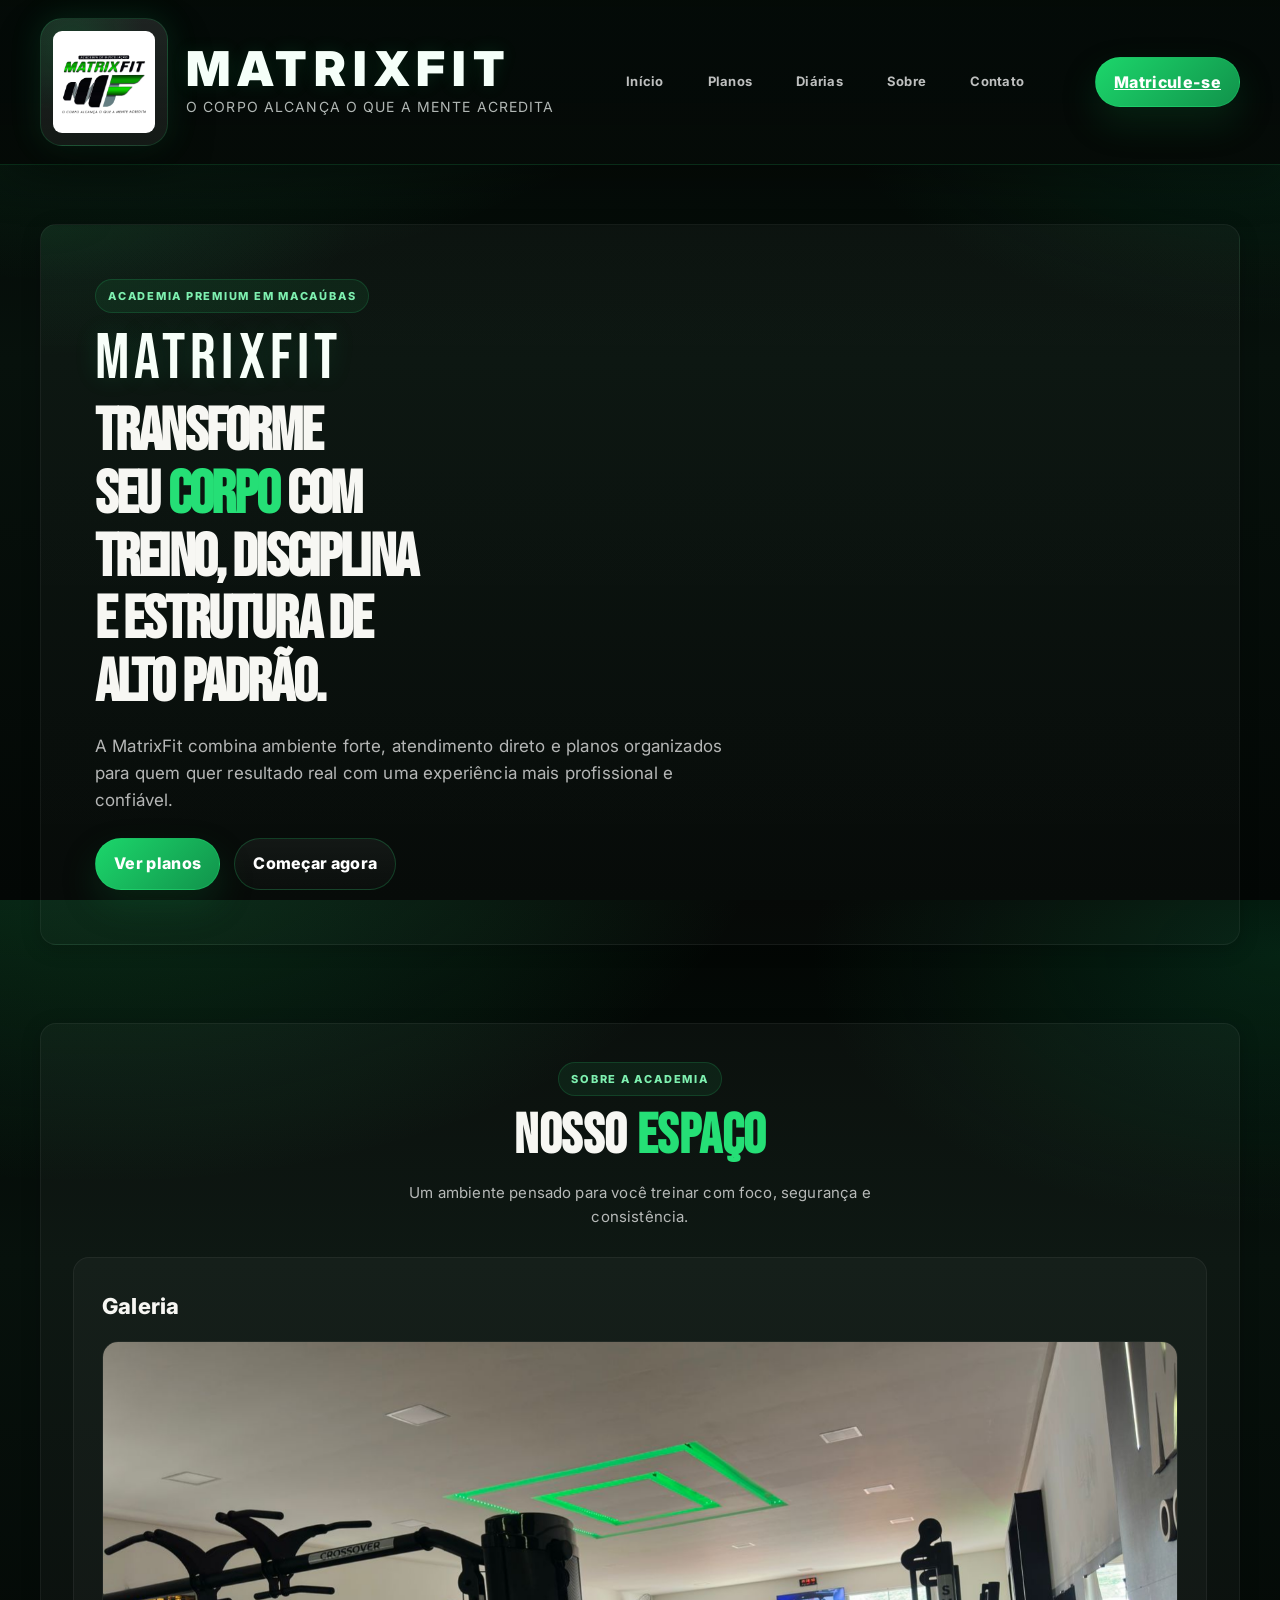
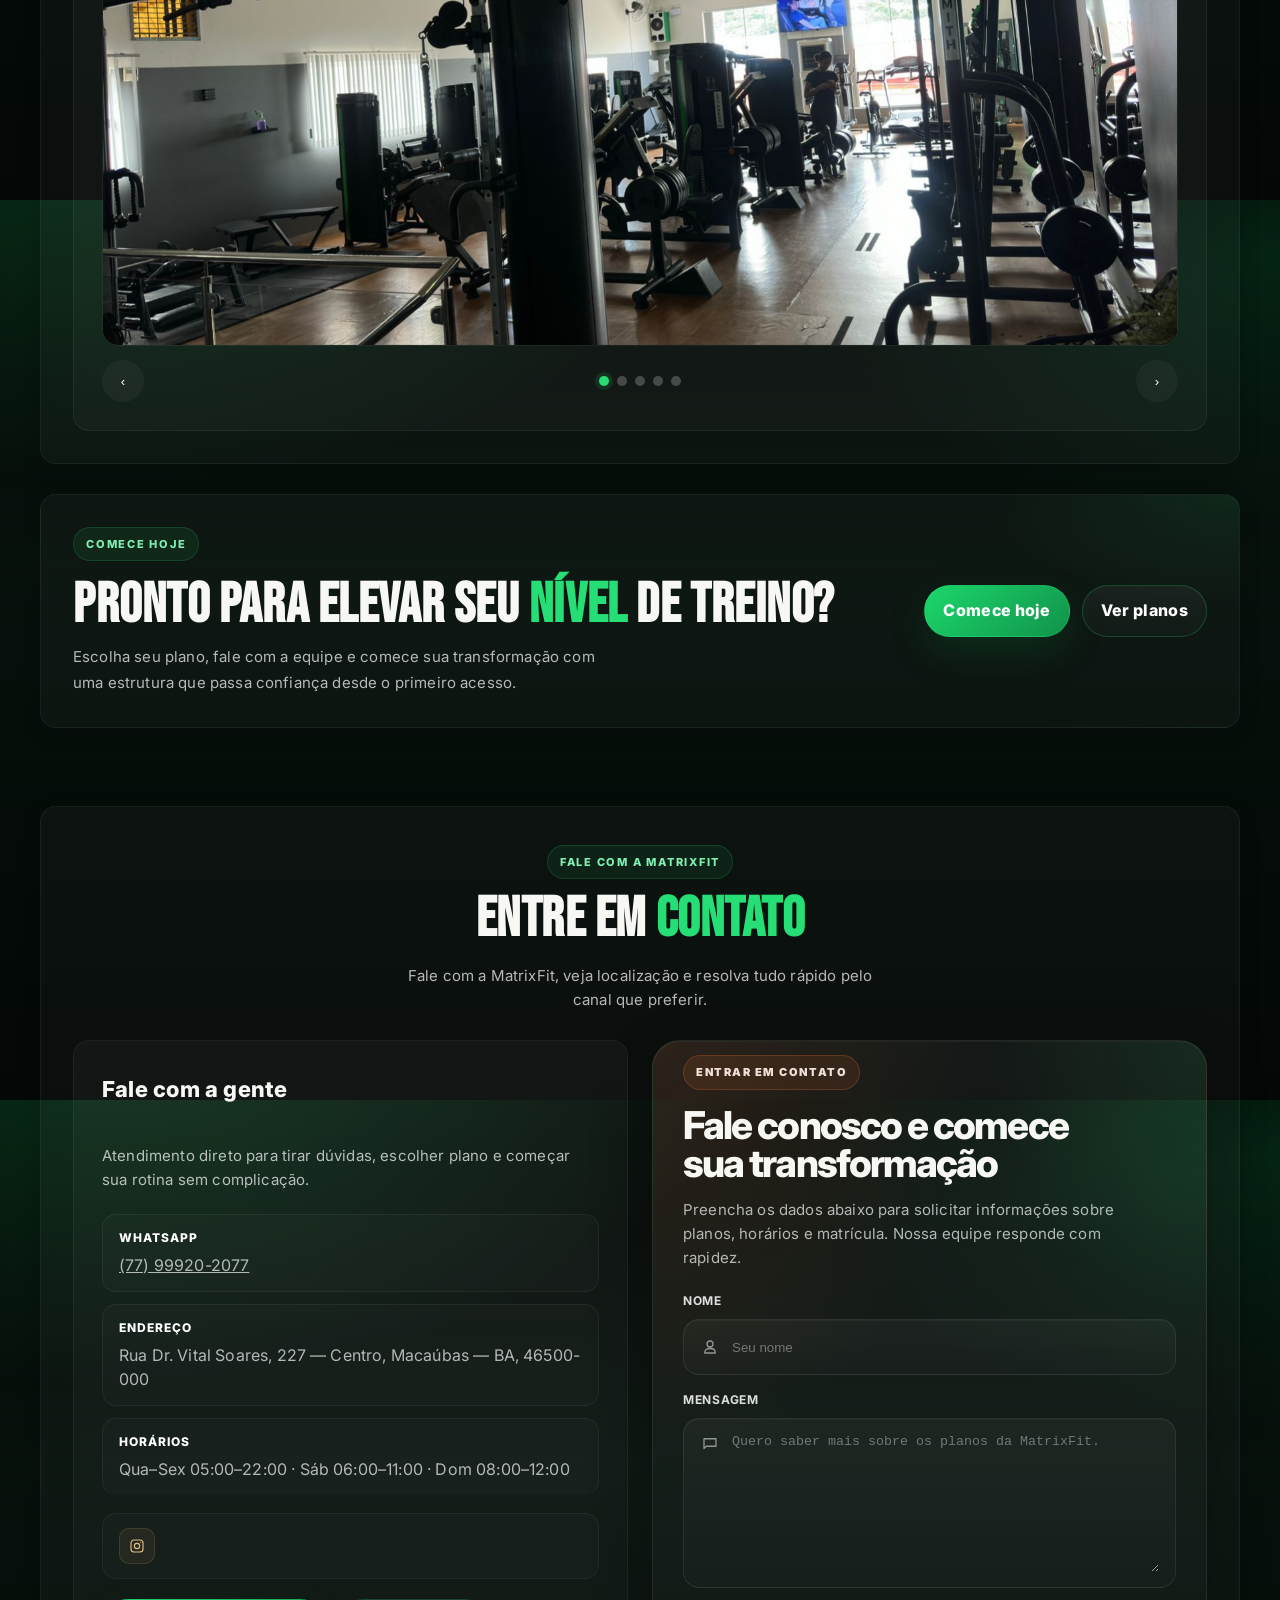
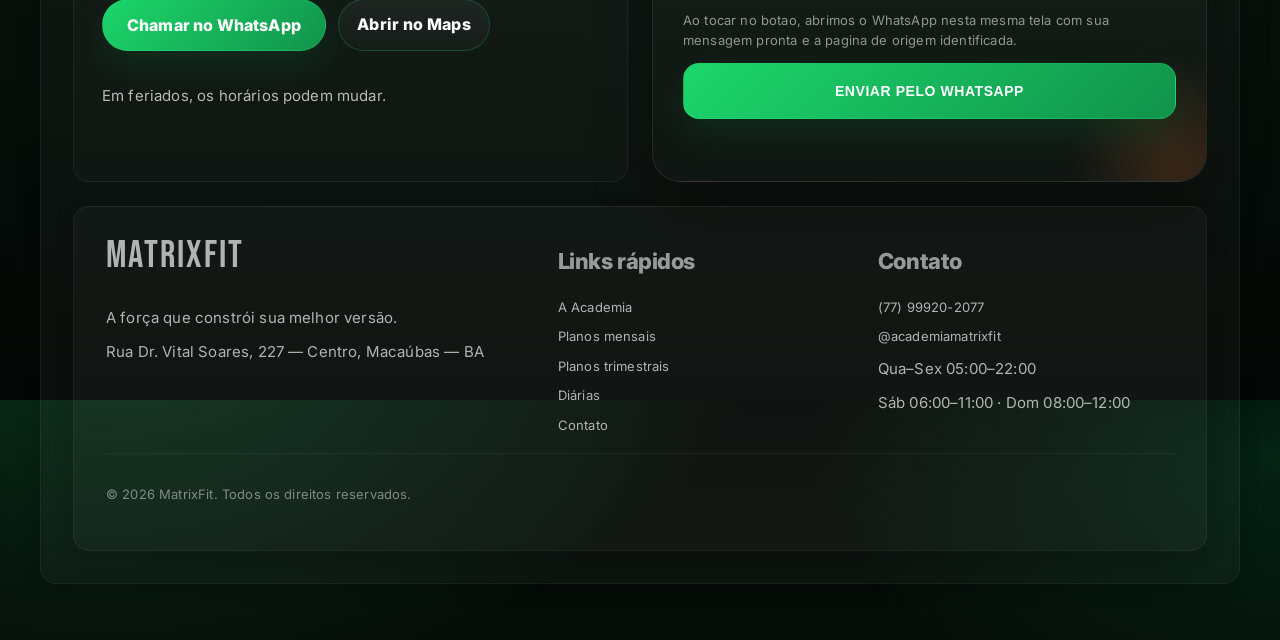
==== commit 2322c25b: "okkk galeria" ====
--- a/index.html
+++ b/index.html
@@ -76,34 +76,6 @@
 
         </section>
 
-        <!-- Benefícios principais com leitura rápida e foco em valor percebido -->
-        <section class="benefits" aria-label="Benefícios MatrixFit">
-          <div class="benefits__head">
-            <p class="section-kicker">Por que escolher a MatrixFit</p>
-            <h2 class="panel__title">UMA ACADEMIA FEITA PARA <span class="highlight">RESULTADO</span>, CONSTÂNCIA E EVOLUÇÃO.</h2>
-          </div>
-
-          <div class="benefits__grid">
-            <article class="benefit-card">
-              <span class="benefit-card__icon" aria-hidden="true">MF</span>
-              <h3 class="benefit-card__title">Treinos personalizados</h3>
-              <p class="benefit-card__text">Cada aluno encontra um plano mais compatível com frequência, horário e objetivo.</p>
-            </article>
-
-            <article class="benefit-card">
-              <span class="benefit-card__icon" aria-hidden="true">AC</span>
-              <h3 class="benefit-card__title">Acompanhamento direto</h3>
-              <p class="benefit-card__text">Atendimento rápido para tirar dúvidas, escolher plano e entrar em ação sem enrolação.</p>
-            </article>
-
-            <article class="benefit-card">
-              <span class="benefit-card__icon" aria-hidden="true">RX</span>
-              <h3 class="benefit-card__title">Resultados mais rápidos</h3>
-              <p class="benefit-card__text">Estrutura organizada, ambiente forte e consistência para acelerar sua evolução física.</p>
-            </article>
-          </div>
-        </section>
-
         <!-- ACADEMIA -->
         <section
           class="panel"
@@ -129,7 +101,16 @@
                     <img src="./assets/galeria/salão01.png" data-fallback="./assets/image-placeholder.svg" alt="Esteiras e equipamentos da academia" loading="lazy" decoding="async" />
                 </figure>
                 <figure class="gallery__item">
-                    <img src="./assets/galeria/unnamed.png" data-fallback="./assets/image-placeholder.svg" alt="Espaço interno da academia" loading="lazy" decoding="async" />
+                    <img src="./assets/galeria/salão02.png" data-fallback="./assets/image-placeholder.svg" alt="Espaço interno da academia" loading="lazy" decoding="async" />
+                </figure>
+                <figure class="gallery__item">
+                    <img src="./assets/galeria/salão03.png" data-fallback="./assets/image-placeholder.svg" alt="Área de musculação da academia" loading="lazy" decoding="async" />
+                </figure>
+                <figure class="gallery__item">
+                    <img src="./assets/galeria/salão04.png" data-fallback="./assets/image-placeholder.svg" alt="Vista ampla do espaço de treino da MatrixFit" loading="lazy" decoding="async" />
+                </figure>
+                <figure class="gallery__item">
+                    <img src="./assets/galeria/salão05.png" data-fallback="./assets/image-placeholder.svg" alt="Equipamentos e ambiente premium da MatrixFit" loading="lazy" decoding="async" />
                 </figure>
               </div>
             </article>
--- a/styles.css
+++ b/styles.css
@@ -3991,6 +3991,197 @@
 .gallery__dot.is-active{
   background: var(--accent-orange);
   box-shadow: 0 0 0 4px rgba(37,223,118,.12);
+}
+
+.gallery__item{
+  cursor: zoom-in;
+}
+
+.gallery__item:focus-visible{
+  outline: none;
+  box-shadow: var(--focus);
+}
+
+.gallery-lightbox{
+  position: fixed;
+  inset: 0;
+  z-index: 1200;
+  display: grid;
+  place-items: center;
+  padding: clamp(16px, 3vw, 28px);
+  opacity: 0;
+  visibility: hidden;
+  pointer-events: none;
+  transition: opacity .22s ease, visibility .22s ease;
+}
+
+.gallery-lightbox.is-open{
+  opacity: 1;
+  visibility: visible;
+  pointer-events: auto;
+}
+
+.gallery-lightbox__backdrop{
+  position: absolute;
+  inset: 0;
+  background: rgba(4, 8, 7, .82);
+  backdrop-filter: blur(14px);
+}
+
+.gallery-lightbox__dialog{
+  position: relative;
+  z-index: 1;
+  display: grid;
+  grid-template-columns: auto minmax(0, 1fr) auto;
+  align-items: center;
+  gap: clamp(12px, 2vw, 20px);
+  width: min(100%, 1320px);
+}
+
+.gallery-lightbox__figure{
+  margin: 0;
+  display: grid;
+  gap: 12px;
+  justify-items: center;
+}
+
+.gallery-lightbox__image{
+  display: block;
+  width: auto;
+  max-width: min(100%, 1100px);
+  max-height: min(78vh, 920px);
+  border-radius: 22px;
+  object-fit: contain;
+  background: rgba(9, 14, 12, .9);
+  box-shadow:
+    0 30px 70px rgba(0,0,0,.48),
+    0 0 0 1px rgba(255,255,255,.08),
+    0 0 28px rgba(37,223,118,.10);
+  transform: translate3d(0, 16px, 0) scale(.98);
+  opacity: 0;
+  transition: transform .26s cubic-bezier(.22,1,.36,1), opacity .26s ease;
+  will-change: transform, opacity;
+}
+
+.gallery-lightbox__image.is-visible,
+.gallery-lightbox.is-open .gallery-lightbox__image{
+  transform: translate3d(0, 0, 0) scale(1);
+  opacity: 1;
+}
+
+.gallery-lightbox__caption{
+  max-width: min(100%, 820px);
+  text-align: center;
+  color: rgba(244,248,245,.88);
+  font-size: 14px;
+  line-height: 1.5;
+}
+
+.gallery-lightbox__close,
+.gallery-lightbox__nav{
+  appearance: none;
+  display: inline-flex;
+  align-items: center;
+  justify-content: center;
+  width: 52px;
+  height: 52px;
+  padding: 0;
+  border: 1px solid rgba(255,255,255,.12);
+  border-radius: 999px;
+  background: rgba(14, 18, 17, .78);
+  color: #fff;
+  backdrop-filter: blur(10px);
+  box-shadow: 0 14px 34px rgba(0,0,0,.24);
+  transition: transform .2s ease, border-color .2s ease, background .2s ease;
+}
+
+.gallery-lightbox__close:hover,
+.gallery-lightbox__nav:hover{
+  transform: translateY(-1px);
+  border-color: rgba(37,223,118,.28);
+  background: rgba(18, 26, 22, .9);
+}
+
+.gallery-lightbox__close{
+  position: absolute;
+  top: -8px;
+  right: -4px;
+  z-index: 2;
+  font-size: 28px;
+}
+
+.gallery-lightbox__nav{
+  font-size: 34px;
+}
+
+.gallery-lightbox__nav[hidden]{
+  display: none;
+}
+
+.has-gallery-lightbox{
+  overflow: hidden;
+}
+
+@media (max-width: 768px){
+  .gallery-lightbox{
+    padding: 12px;
+  }
+
+  .gallery-lightbox__dialog{
+    grid-template-columns: 1fr;
+    gap: 10px;
+  }
+
+  .gallery-lightbox__image{
+    width: 100%;
+    max-width: 100%;
+    max-height: 72vh;
+    border-radius: 18px;
+  }
+
+  .gallery-lightbox__close{
+    top: 10px;
+    right: 10px;
+    width: 46px;
+    height: 46px;
+  }
+
+  .gallery-lightbox__nav{
+    position: absolute;
+    top: 50%;
+    transform: translateY(-50%);
+    width: 44px;
+    height: 44px;
+    font-size: 30px;
+    z-index: 2;
+  }
+
+  .gallery-lightbox__nav:hover{
+    transform: translateY(-50%);
+  }
+
+  .gallery-lightbox__nav--prev{
+    left: 8px;
+  }
+
+  .gallery-lightbox__nav--next{
+    right: 8px;
+  }
+
+  .gallery-lightbox__caption{
+    font-size: 13px;
+    padding-inline: 10px;
+  }
+}
+
+@media (prefers-reduced-motion: reduce){
+  .gallery-lightbox,
+  .gallery-lightbox__image,
+  .gallery-lightbox__close,
+  .gallery-lightbox__nav{
+    transition: none !important;
+    animation: none !important;
+  }
 }
 
 .contact__cta{
@@ -7366,3 +7557,89 @@
     line-height: 1;
   }
 }
+
+@media (max-width: 768px){
+  .page-pricing .plan-carousel,
+  .page-dailies .plan-carousel{
+    contain: layout paint;
+    transform: translateZ(0);
+    -webkit-transform: translateZ(0);
+    backface-visibility: hidden;
+  }
+
+  .page-pricing .pricing-cards--variants,
+  .page-dailies .pricing-cards--variants{
+    overscroll-behavior-x: contain;
+    will-change: transform;
+    transform: translate3d(0, 0, 0);
+    -webkit-transform: translate3d(0, 0, 0);
+    backface-visibility: hidden;
+  }
+
+  .page-pricing .pricing-cards--variants .pricing-card--clean,
+  .page-pricing .pricing-cards--variants .pricing-card--clean.is-current,
+  .page-pricing .pricing-cards--variants .pricing-card--clean.is-prev,
+  .page-pricing .pricing-cards--variants .pricing-card--clean.is-next,
+  .page-pricing .pricing-cards--variants .pricing-card--clean.is-hidden,
+  .page-dailies .pricing-cards--variants .pricing-card--clean,
+  .page-dailies .pricing-cards--variants .pricing-card--clean.is-current,
+  .page-dailies .pricing-cards--variants .pricing-card--clean.is-prev,
+  .page-dailies .pricing-cards--variants .pricing-card--clean.is-next,
+  .page-dailies .pricing-cards--variants .pricing-card--clean.is-hidden{
+    will-change: transform;
+    transform: translateZ(0) !important;
+    -webkit-transform: translateZ(0) !important;
+    backface-visibility: hidden;
+  }
+}
+
+/* Performance-only overrides: reduzem repaints e ajudam composição sem alterar o visual. */
+.topbar,
+.gallery--pagination,
+.academy-strip,
+.page-pricing .pricing-cards--variants,
+.page-dailies .pricing-cards--variants{
+  transform: translate3d(0, 0, 0);
+  backface-visibility: hidden;
+}
+
+.tabs,
+.topbar__toggle span,
+.gallery--pagination .gallery__item,
+.gallery--pagination .gallery__item img,
+.page-pricing .pricing-cards--variants .pricing-card--clean,
+.page-dailies .pricing-cards--variants .pricing-card--clean{
+  backface-visibility: hidden;
+}
+
+.gallery--pagination,
+.academy-strip,
+.page-pricing .pricing-cards--variants,
+.page-dailies .pricing-cards--variants{
+  will-change: scroll-position;
+}
+
+.gallery--pagination .gallery__item,
+.gallery--pagination .gallery__item img,
+.page-pricing .pricing-cards--variants .pricing-card--clean,
+.page-dailies .pricing-cards--variants .pricing-card--clean,
+.topbar__toggle span,
+.tabs{
+  will-change: transform, opacity;
+}
+
+.gallery--pagination .gallery__item{
+  contain: layout paint;
+}
+
+@media (hover: none){
+  .gallery__item:hover img,
+  .page-pricing .btn--pricing:hover,
+  .page-dailies .btn--pricing:hover,
+  .page-pricing .btn--pricing-secondary:hover,
+  .page-dailies .btn--pricing-secondary:hover,
+  .btn:hover,
+  .tab:hover{
+    transform: none;
+  }
+}
